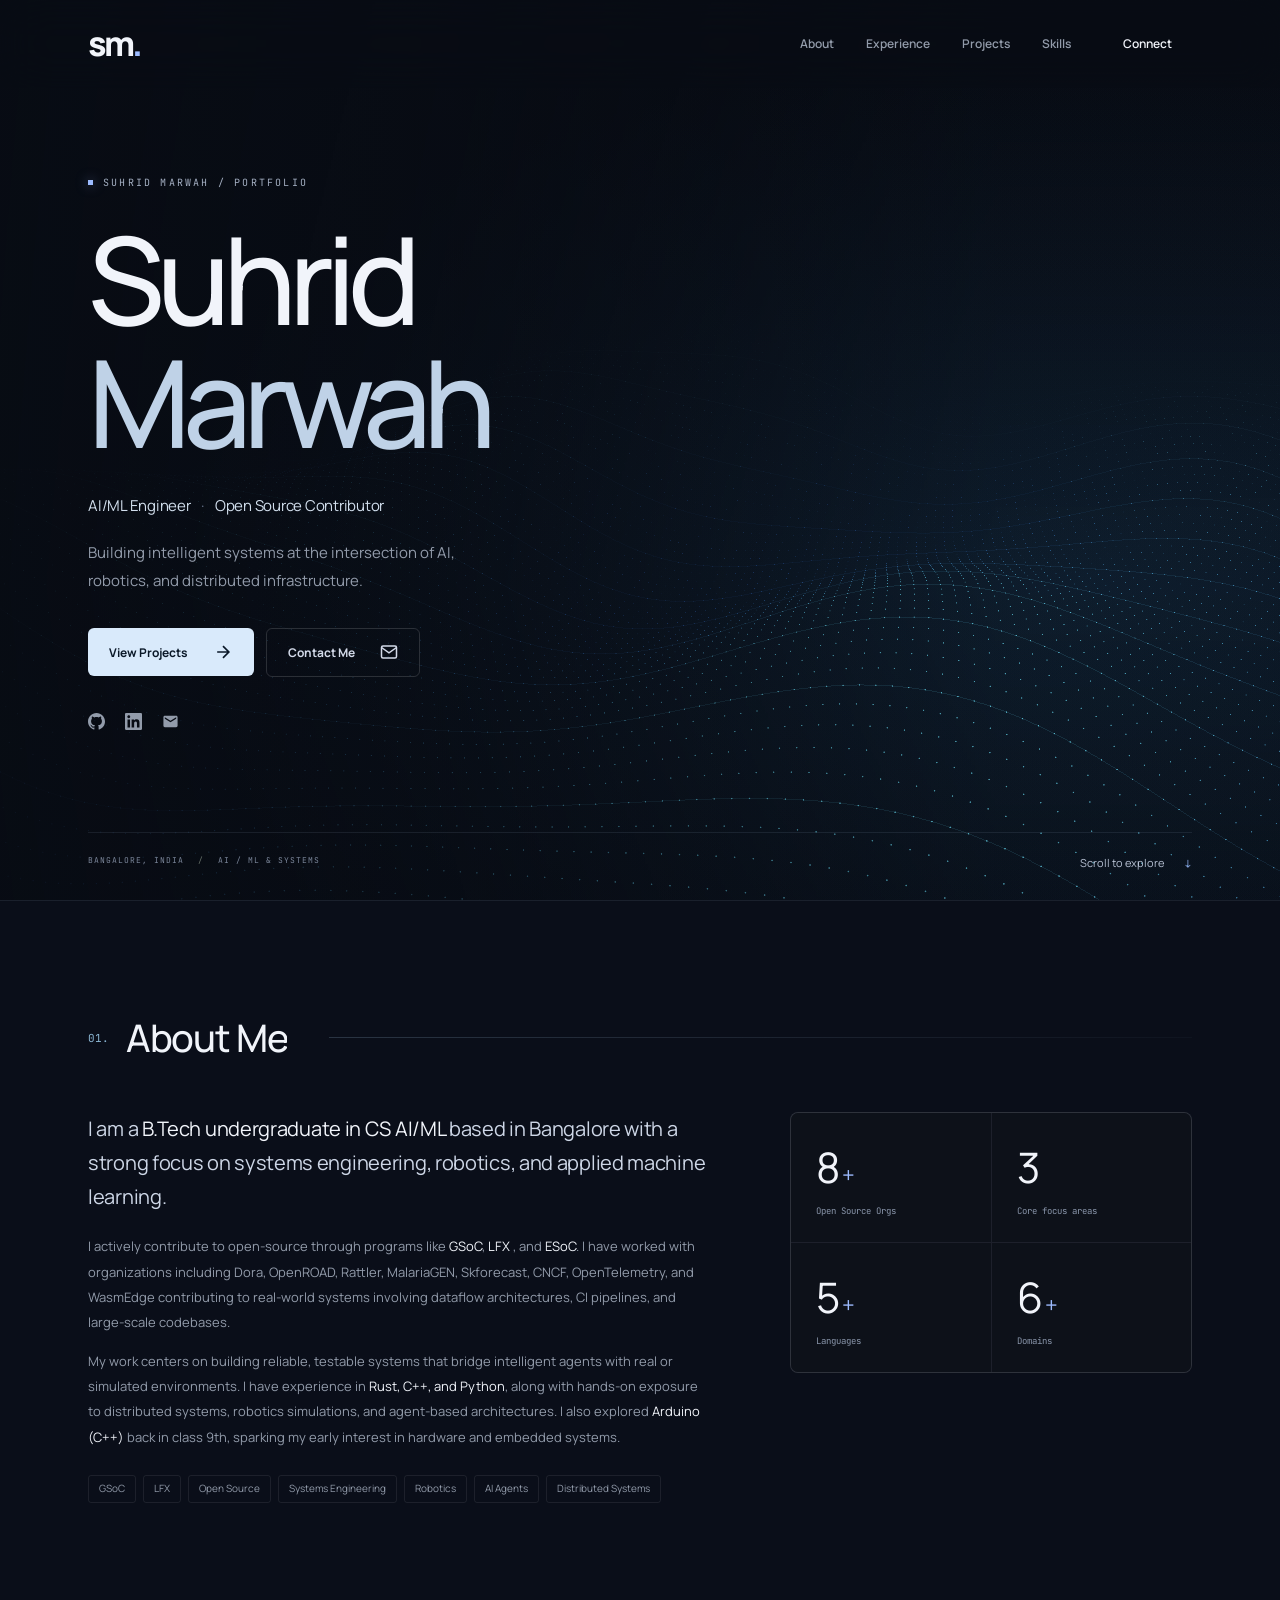
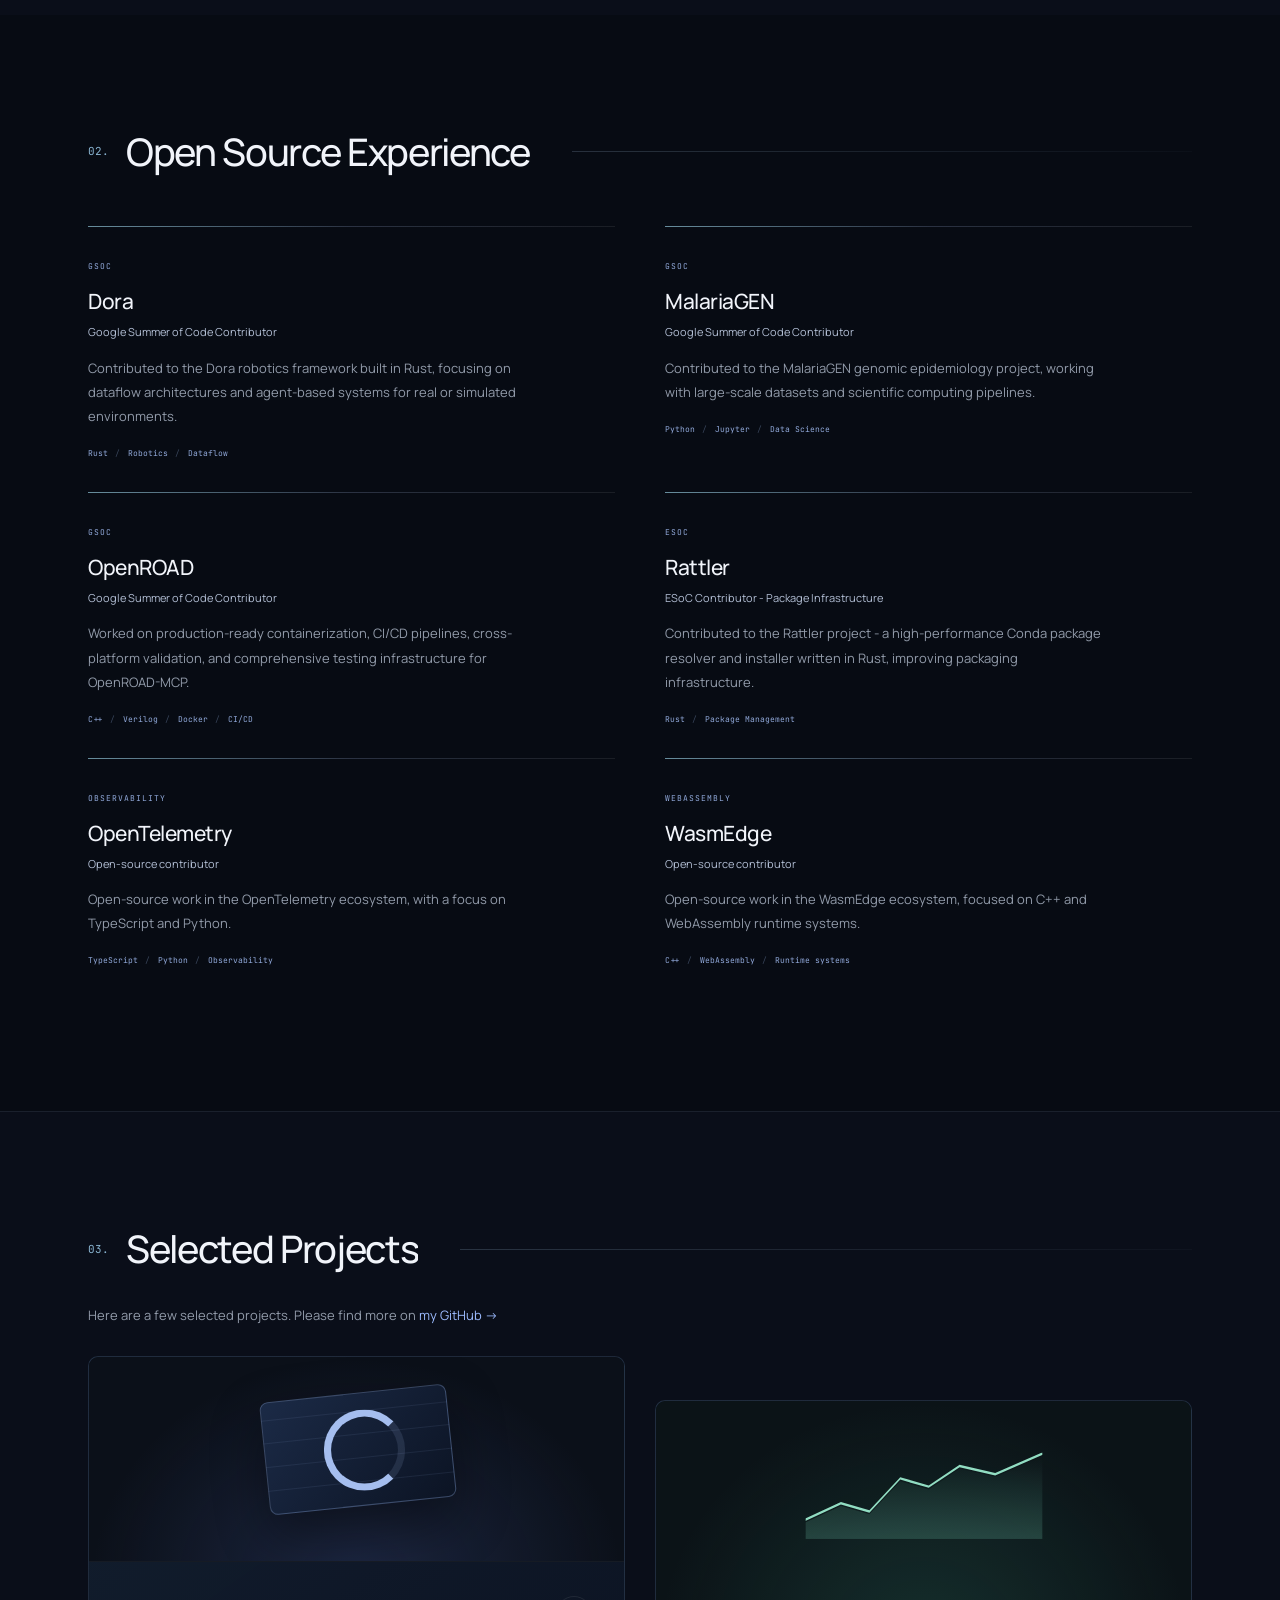
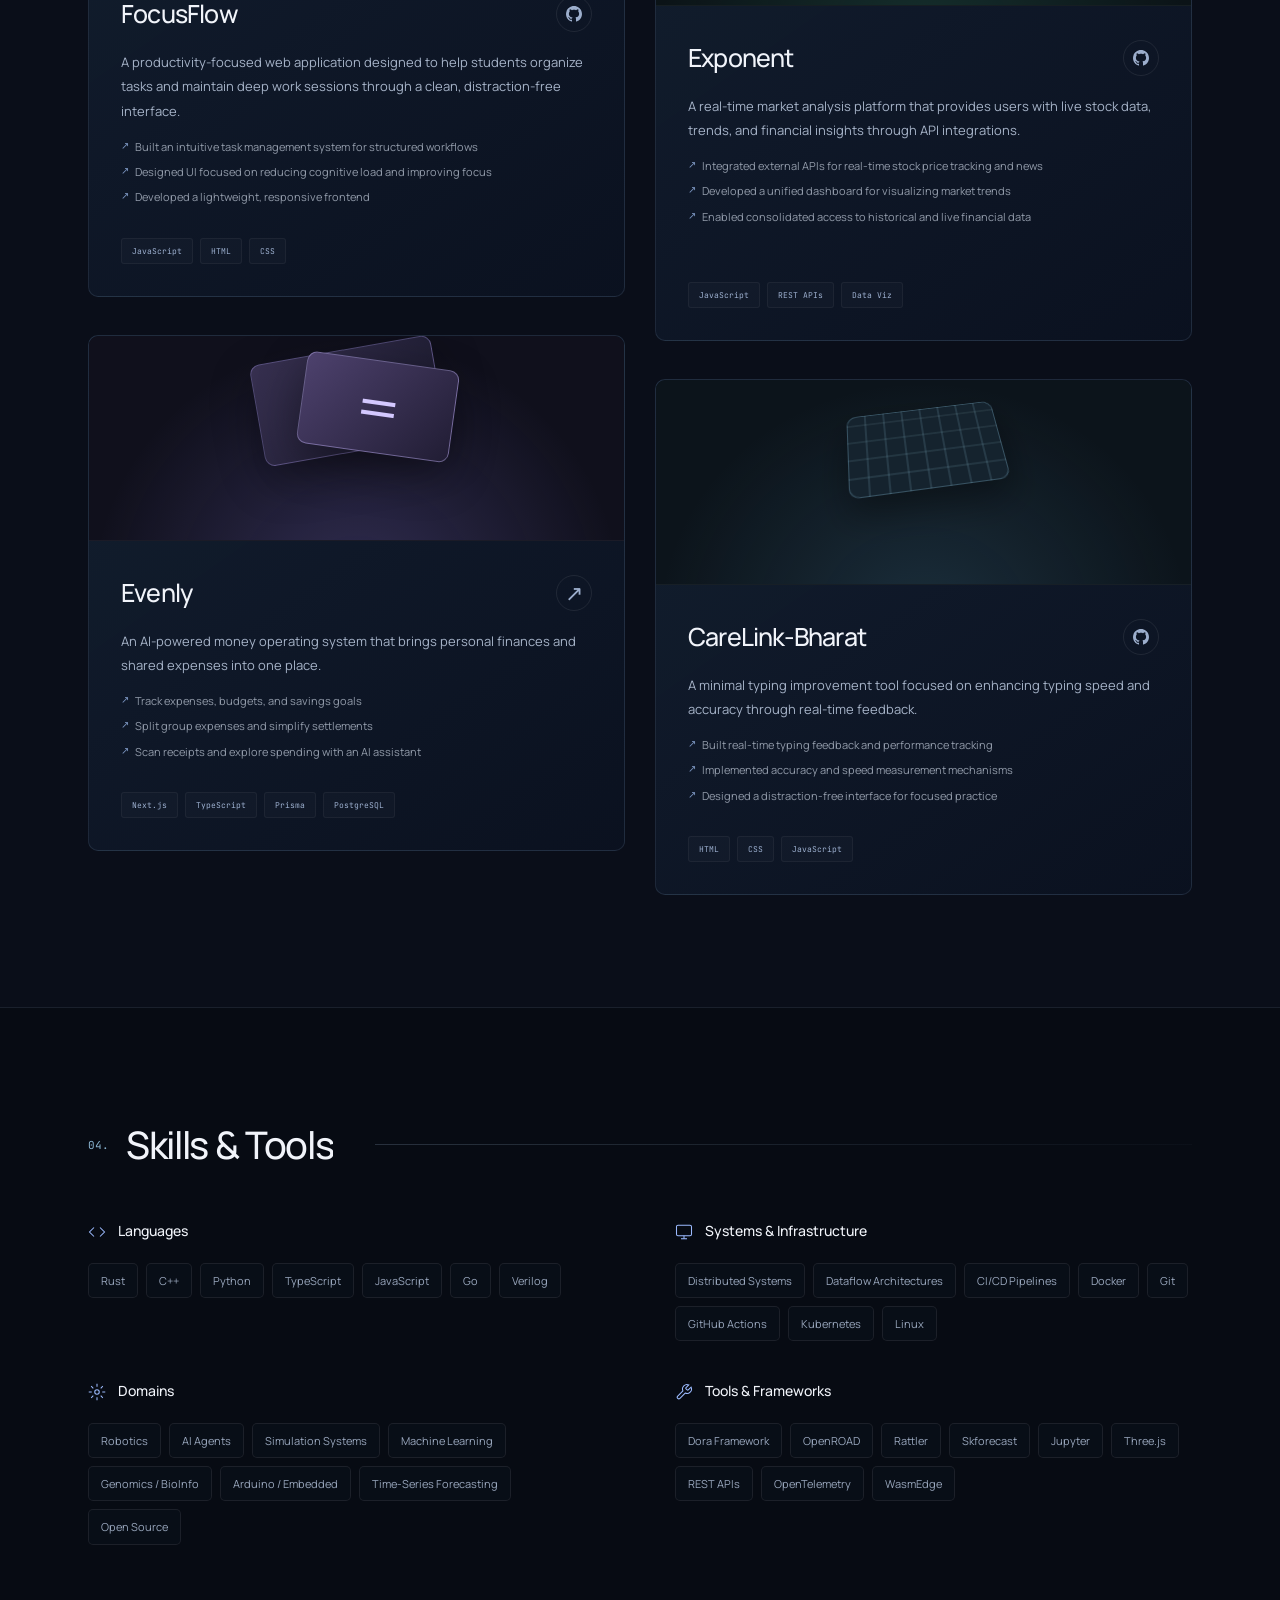
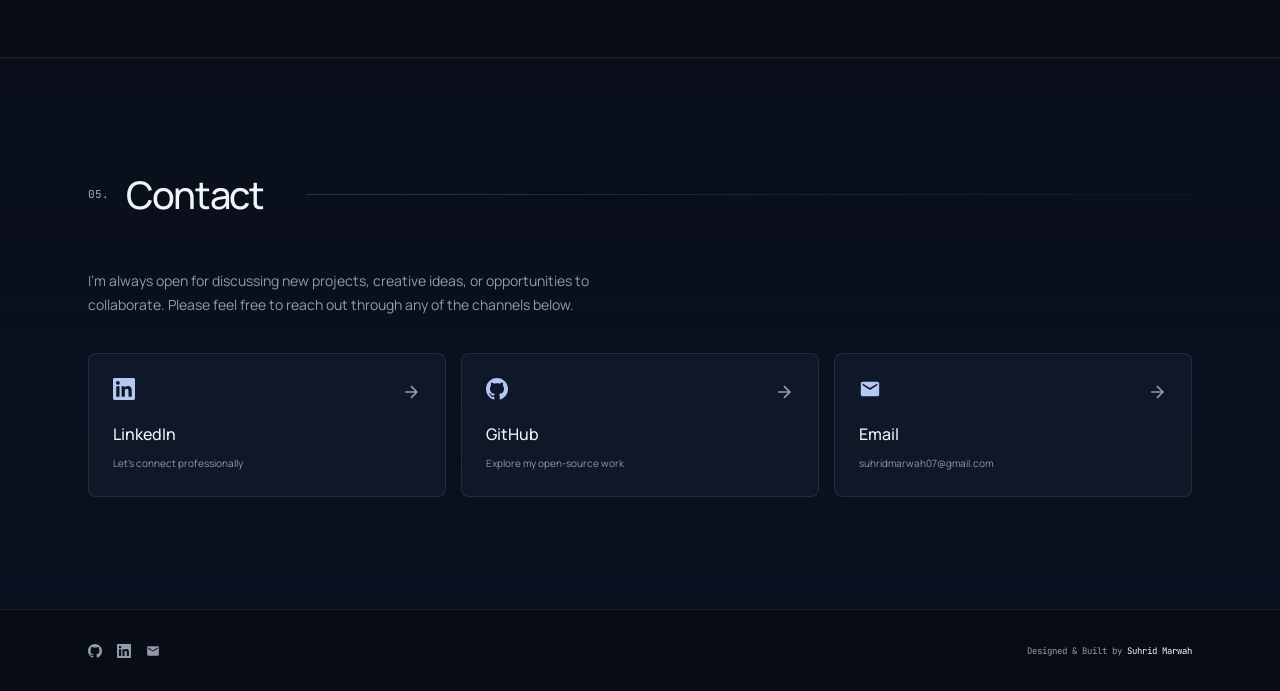
==== index.html @ 32dcccbc "Add portfolio" ====
<!DOCTYPE html>
<html lang="en">

<head>
  <meta charset="UTF-8" />
  <meta name="viewport" content="width=device-width, initial-scale=1.0" />
  <title>Suhrid Marwah - AI/ML Engineer & Systems Builder</title>
  <meta name="description"
    content="Portfolio of Suhrid Marwah - B.Tech AI/ML undergrad building intelligent systems at the intersection of AI, robotics, and distributed infrastructure." />
  <meta name="theme-color" content="#090c12" />
  <meta name="keywords" content="Suhrid Marwah, AI, ML, Robotics, Rust, C++, Portfolio, Open Source, GSoC, LFX, ESoC" />

  <!-- Fonts -->
  <link rel="preconnect" href="https://fonts.googleapis.com" />
  <link rel="preconnect" href="https://fonts.gstatic.com" crossorigin />
  <link
    href="https://fonts.googleapis.com/css2?family=Manrope:wght@400;500;600;700;800&family=JetBrains+Mono:wght@400;500;600&display=swap"
    rel="stylesheet" />

  <link rel="stylesheet" href="style.css" />
</head>

<body>
  <div class="scene-backdrop" aria-hidden="true"><canvas id="three-background"></canvas><div class="scene-shade"></div></div>
  <a class="skip-link" href="#about">Skip to content</a>
  <div class="reading-progress" aria-hidden="true"></div>
  <!-- Navigation -->
  <nav id="navbar" aria-label="Main navigation">
    <a href="#hero" class="nav-logo" aria-label="Home">sm<span class="logo-dot">.</span></a>
    <div class="nav-links">
      <span class="nav-indicator" aria-hidden="true"></span>
      <a href="#about" class="nav-link" data-section="about">About</a>
      <a href="#experience" class="nav-link" data-section="experience">Experience</a>
      <a href="#projects" class="nav-link" data-section="projects">Projects</a>
      <a href="#skills" class="nav-link" data-section="skills">Skills</a>
      <a href="#connect" class="nav-link" data-section="connect">Connect</a>
    </div>
    <button id="nav-toggle" class="nav-toggle" aria-label="Open navigation menu" aria-expanded="false" aria-controls="mobile-menu">
      <span></span><span></span><span></span>
    </button>
  </nav>

  <!-- Mobile Menu -->
  <div id="mobile-menu" class="mobile-menu" inert>
    <a href="#about" class="mobile-link">About</a>
    <a href="#experience" class="mobile-link">Experience</a>
    <a href="#projects" class="mobile-link">Projects</a>
    <a href="#skills" class="mobile-link">Skills</a>
    <a href="#connect" class="mobile-link">Connect</a>
  </div>

  <!-- ═══════════ HERO ═══════════ -->
  <main>
  <section id="hero" class="section hero-section">
    <div class="hero-content">
      <div class="hero-greeting">
        <span class="status-dot"></span><span class="greeting-text">SUHRID MARWAH / PORTFOLIO</span>
      </div>
      <h1 class="hero-name">Suhrid<br /><span class="name-accent">Marwah</span></h1>
      <p class="hero-role">AI/ML Engineer <span>&middot;</span> Open Source Contributor</p>
      <p class="hero-tagline">Building intelligent systems at the intersection of AI, robotics, and distributed infrastructure.</p>
      <div class="hero-cta">
        <a href="#projects" class="btn btn-primary" id="cta-work">
          <span>View Projects</span>
          <svg width="20" height="20" viewBox="0 0 24 24" fill="none" stroke="currentColor" stroke-width="2">
            <path d="M5 12h14M12 5l7 7-7 7" />
          </svg>
        </a>
        <a href="mailto:suhridmarwah07@gmail.com" target="_blank"
          rel="noopener noreferrer" class="btn btn-outline" id="cta-connect">
          <span>Contact Me</span>
          <svg width="18" height="18" viewBox="0 0 24 24" fill="none" stroke="currentColor" stroke-width="2">
            <path d="M4 4h16c1.1 0 2 .9 2 2v12c0 1.1-.9 2-2 2H4c-1.1 0-2-.9-2-2V6c0-1.1.9-2 2-2z" />
            <path d="M22 6l-10 7L2 6" />
          </svg>
        </a>
      </div>
      <div class="hero-socials">
        <a href="https://github.com/suhr25" target="_blank" rel="noopener noreferrer" class="social-icon"
          aria-label="GitHub">
          <svg viewBox="0 0 24 24" fill="currentColor">
            <path
              d="M12 0c-6.626 0-12 5.373-12 12 0 5.302 3.438 9.8 8.207 11.387.599.111.793-.261.793-.577v-2.234c-3.338.726-4.033-1.416-4.033-1.416-.546-1.387-1.333-1.756-1.333-1.756-1.089-.745.083-.729.083-.729 1.205.084 1.839 1.237 1.839 1.237 1.07 1.834 2.807 1.304 3.492.997.107-.775.418-1.305.762-1.604-2.665-.305-5.467-1.334-5.467-5.931 0-1.311.469-2.381 1.236-3.221-.124-.303-.535-1.524.117-3.176 0 0 1.008-.322 3.301 1.23.957-.266 1.983-.399 3.003-.404 1.02.005 2.047.138 3.006.404 2.291-1.552 3.297-1.23 3.297-1.23.653 1.653.242 2.874.118 3.176.77.84 1.235 1.911 1.235 3.221 0 4.609-2.807 5.624-5.479 5.921.43.372.823 1.102.823 2.222v3.293c0 .319.192.694.801.576 4.765-1.589 8.199-6.086 8.199-11.386 0-6.627-5.373-12-12-12z" />
          </svg>
        </a>
        <a href="https://www.linkedin.com/in/suhrid-marwah-25261109-cs/" target="_blank" rel="noopener noreferrer"
          class="social-icon" aria-label="LinkedIn">
          <svg viewBox="0 0 24 24" fill="currentColor">
            <path
              d="M20.447 20.452h-3.554v-5.569c0-1.328-.027-3.037-1.852-3.037-1.853 0-2.136 1.445-2.136 2.939v5.667H9.351V9h3.414v1.561h.046c.477-.9 1.637-1.85 3.37-1.85 3.601 0 4.267 2.37 4.267 5.455v6.286zM5.337 7.433c-1.144 0-2.063-.926-2.063-2.065 0-1.138.92-2.063 2.063-2.063 1.14 0 2.064.925 2.064 2.063 0 1.139-.925 2.065-2.064 2.065zm1.782 13.019H3.555V9h3.564v11.452zM22.225 0H1.771C.792 0 0 .774 0 1.729v20.542C0 23.227.792 24 1.771 24h20.451C23.2 24 24 23.227 24 22.271V1.729C24 .774 23.2 0 22.222 0h.003z" />
          </svg>
        </a>
        <a href="mailto:suhridmarwah07@gmail.com" target="_blank"
          rel="noopener noreferrer" class="social-icon" aria-label="Email">
          <svg viewBox="0 0 24 24" fill="currentColor">
            <path
              d="M20 4H4c-1.1 0-1.99.9-1.99 2L2 18c0 1.1.9 2 2 2h16c1.1 0 2-.9 2-2V6c0-1.1-.9-2-2-2zm0 4l-8 5-8-5V6l8 5 8-5v2z" />
          </svg>
        </a>
      </div>
    </div>
    <div class="hero-bottom"><span>BANGALORE, INDIA <span class="muted">/</span> AI / ML &amp; SYSTEMS</span><a href="#about">Scroll to explore <span>↓</span></a></div>
    <div class="scroll-indicator" aria-hidden="true">
      <span>Scroll</span>
      <div class="scroll-line"></div>
    </div>
  </section>

  <!-- ═══════════ ABOUT ═══════════ -->
  <section id="about" class="section about-section">
    <div class="container">
      <div class="section-header">
        <span class="section-number">01.</span>
        <h2 class="section-title"><span>About Me</span></h2>
        <div class="section-line"></div>
      </div>
      <div class="about-grid">
        <div class="about-text reveal-group">
          <p class="about-intro reveal-item">
            I am a <span class="highlight">B.Tech undergraduate in CS AI/ML</span> based in Bangalore with a strong
            focus
            on systems engineering, robotics, and applied machine learning.
          </p>
          <p class="reveal-item">
            I actively contribute to open-source through programs like <span class="highlight">GSoC</span>, <span
              class="highlight">LFX </span>, and <span class="highlight">ESoC</span>. I have worked with
            organizations including Dora, OpenROAD, Rattler, MalariaGEN, Skforecast, CNCF, OpenTelemetry, and WasmEdge contributing to real-world
            systems involving dataflow architectures, CI pipelines, and large-scale codebases.
          </p>
          <p class="reveal-item">
            My work centers on building reliable, testable systems that bridge intelligent agents with real or simulated
            environments. I have experience in <span class="highlight">Rust, C++, and Python</span>, along with hands-on
            exposure to distributed systems, robotics simulations, and agent-based architectures. I also explored <span
              class="highlight">Arduino (C++)</span> back in class 9th, sparking my early interest in hardware and
            embedded systems.
          </p>
          <div class="about-tags reveal-item">
            <span class="tag">GSoC</span>
            <span class="tag">LFX</span>
            <span class="tag">Open Source</span>
            <span class="tag">Systems Engineering</span>
            <span class="tag">Robotics</span>
            <span class="tag">AI Agents</span>
            <span class="tag">Distributed Systems</span>
          </div>
        </div>
        <div class="about-stats reveal-group">
          <div class="stat-card reveal-item">
            <span class="stat-number">8</span><span class="stat-plus">+</span>
            <span class="stat-label">Open Source Orgs</span>
          </div>
          <div class="stat-card reveal-item">
            <span class="stat-number">3</span><span class="stat-label">Core focus areas</span>
          </div>
          <div class="stat-card reveal-item">
            <span class="stat-number">5</span><span class="stat-plus">+</span>
            <span class="stat-label">Languages</span>
          </div>
          <div class="stat-card reveal-item">
            <span class="stat-number">6</span><span class="stat-plus">+</span>
            <span class="stat-label">Domains</span>
          </div>
        </div>
      </div>
    </div>
  </section>

  <!-- ═══════════ EXPERIENCE / OPEN SOURCE ═══════════ -->
  <section id="experience" class="section experience-section">
    <div class="container">
      <div class="section-header">
        <span class="section-number">02.</span>
        <h2 class="section-title"><span>Open Source Experience</span></h2>
        <div class="section-line"></div>
      </div>

      <div class="timeline">
        <!-- GSoC: Dora -->
        <div class="timeline-item reveal-item" data-side="left">
          <div class="timeline-dot"></div>
          <div class="timeline-card">
            <div class="timeline-badge gsoc">GSoC</div>
            <h3 class="timeline-org">Dora</h3>
            <p class="timeline-role">Google Summer of Code Contributor</p>
            <p class="timeline-desc">Contributed to the Dora robotics framework built in Rust, focusing on dataflow
              architectures and agent-based systems for real or simulated environments.</p>
            <div class="timeline-tech">
              <span>Rust</span>
              <span>Robotics</span>
              <span>Dataflow</span>
            </div>
          </div>
        </div>

        <!-- GSoC: MalariaGEN -->
        <div class="timeline-item reveal-item" data-side="right">
          <div class="timeline-dot"></div>
          <div class="timeline-card">
            <div class="timeline-badge gsoc">GSoC</div>
            <h3 class="timeline-org">MalariaGEN</h3>
            <p class="timeline-role">Google Summer of Code Contributor</p>
            <p class="timeline-desc">Contributed to the MalariaGEN genomic epidemiology project, working with
              large-scale datasets and scientific computing pipelines.</p>
            <div class="timeline-tech">
              <span>Python</span>
              <span>Jupyter</span>
              <span>Data Science</span>
            </div>
          </div>
        </div>

        <!-- GSoC: OpenROAD -->
        <div class="timeline-item reveal-item" data-side="left">
          <div class="timeline-dot"></div>
          <div class="timeline-card">
            <div class="timeline-badge gsoc">GSoC</div>
            <h3 class="timeline-org">OpenROAD</h3>
            <p class="timeline-role">Google Summer of Code Contributor</p>
            <p class="timeline-desc">Worked on production-ready containerization, CI/CD pipelines, cross-platform
              validation, and comprehensive testing infrastructure for OpenROAD-MCP.</p>
            <div class="timeline-tech">
              <span>C++</span>
              <span>Verilog</span>
              <span>Docker</span>
              <span>CI/CD</span>
            </div>
          </div>
        </div>

        <!-- ESoC: Rattler -->
        <div class="timeline-item reveal-item" data-side="left">
          <div class="timeline-dot"></div>
          <div class="timeline-card">
            <div class="timeline-badge esoc">ESoC</div>
            <h3 class="timeline-org">Rattler</h3>
            <p class="timeline-role">ESoC Contributor - Package Infrastructure</p>
            <p class="timeline-desc">Contributed to the Rattler project - a high-performance Conda package resolver and
              installer written in Rust, improving packaging infrastructure.</p>
            <div class="timeline-tech">
              <span>Rust</span>
              <span>Package Management</span>
            </div>
          </div>
        </div>

<div class="timeline-item reveal-item"><div class="timeline-dot"></div><div class="timeline-card"><div class="timeline-badge">Observability</div><h3 class="timeline-org">OpenTelemetry</h3><p class="timeline-role">Open-source contributor</p><p class="timeline-desc">Open-source work in the OpenTelemetry ecosystem, with a focus on TypeScript and Python.</p><div class="timeline-tech"><span>TypeScript</span><span>Python</span><span>Observability</span></div></div></div>
<div class="timeline-item reveal-item"><div class="timeline-dot"></div><div class="timeline-card"><div class="timeline-badge">WebAssembly</div><h3 class="timeline-org">WasmEdge</h3><p class="timeline-role">Open-source contributor</p><p class="timeline-desc">Open-source work in the WasmEdge ecosystem, focused on C++ and WebAssembly runtime systems.</p><div class="timeline-tech"><span>C++</span><span>WebAssembly</span><span>Runtime systems</span></div></div></div>
        <div class="timeline-line"></div>
      </div>
    </div>
  </section>

  <!-- ═══════════ PROJECTS ═══════════ -->
  <section id="projects" class="section projects-section">
    <div class="container">
      <div class="section-header">
        <span class="section-number">03.</span>
        <h2 class="section-title"><span>Selected Projects</span></h2>
        <div class="section-line"></div>
      </div>
      <p class="projects-note reveal-item">Here are a few selected projects. Please find more on <a
          href="https://github.com/suhr25" target="_blank" rel="noopener noreferrer">my GitHub →</a></p>

      <div class="projects-grid">
        <!-- FocusFlow -->
        <article class="project-card reveal-item" data-tilt>
          <div class="project-card-inner">
            <div class="project-icon" aria-hidden="true"></div>
            <div class="project-header">
              <h3 class="project-name">FocusFlow</h3>
              <div class="project-links">
                <a href="https://github.com/suhr25/Focusflow" target="_blank" rel="noopener noreferrer"
                  aria-label="View FocusFlow source on GitHub" class="project-link-icon">
                  <svg viewBox="0 0 24 24" fill="currentColor" width="20" height="20">
                    <path
                      d="M12 0c-6.626 0-12 5.373-12 12 0 5.302 3.438 9.8 8.207 11.387.599.111.793-.261.793-.577v-2.234c-3.338.726-4.033-1.416-4.033-1.416-.546-1.387-1.333-1.756-1.333-1.756-1.089-.745.083-.729.083-.729 1.205.084 1.839 1.237 1.839 1.237 1.07 1.834 2.807 1.304 3.492.997.107-.775.418-1.305.762-1.604-2.665-.305-5.467-1.334-5.467-5.931 0-1.311.469-2.381 1.236-3.221-.124-.303-.535-1.524.117-3.176 0 0 1.008-.322 3.301 1.23.957-.266 1.983-.399 3.003-.404 1.02.005 2.047.138 3.006.404 2.291-1.552 3.297-1.23 3.297-1.23.653 1.653.242 2.874.118 3.176.77.84 1.235 1.911 1.235 3.221 0 4.609-2.807 5.624-5.479 5.921.43.372.823 1.102.823 2.222v3.293c0 .319.192.694.801.576 4.765-1.589 8.199-6.086 8.199-11.386 0-6.627-5.373-12-12-12z" />
                  </svg>
                </a>
              </div>
            </div>
            <p class="project-desc">A productivity-focused web application designed to help students organize tasks and
              maintain deep work sessions through a clean, distraction-free interface.</p>
            <ul class="project-highlights">
              <li>Built an intuitive task management system for structured workflows</li>
              <li>Designed UI focused on reducing cognitive load and improving focus</li>
              <li>Developed a lightweight, responsive frontend</li>
            </ul>
            <div class="project-tech">
              <span>JavaScript</span>
              <span>HTML</span>
              <span>CSS</span>
            </div>
          </div>
        </article>

        <!-- Exponent -->
        <article class="project-card reveal-item" data-tilt>
          <div class="project-card-inner">
            <div class="project-icon" aria-hidden="true"></div>
            <div class="project-header">
              <h3 class="project-name">Exponent</h3>
              <div class="project-links">
                <a href="https://github.com/suhr25/Exponent" target="_blank" rel="noopener noreferrer"
                  aria-label="View Exponent source on GitHub" class="project-link-icon">
                  <svg viewBox="0 0 24 24" fill="currentColor" width="20" height="20">
                    <path
                      d="M12 0c-6.626 0-12 5.373-12 12 0 5.302 3.438 9.8 8.207 11.387.599.111.793-.261.793-.577v-2.234c-3.338.726-4.033-1.416-4.033-1.416-.546-1.387-1.333-1.756-1.333-1.756-1.089-.745.083-.729.083-.729 1.205.084 1.839 1.237 1.839 1.237 1.07 1.834 2.807 1.304 3.492.997.107-.775.418-1.305.762-1.604-2.665-.305-5.467-1.334-5.467-5.931 0-1.311.469-2.381 1.236-3.221-.124-.303-.535-1.524.117-3.176 0 0 1.008-.322 3.301 1.23.957-.266 1.983-.399 3.003-.404 1.02.005 2.047.138 3.006.404 2.291-1.552 3.297-1.23 3.297-1.23.653 1.653.242 2.874.118 3.176.77.84 1.235 1.911 1.235 3.221 0 4.609-2.807 5.624-5.479 5.921.43.372.823 1.102.823 2.222v3.293c0 .319.192.694.801.576 4.765-1.589 8.199-6.086 8.199-11.386 0-6.627-5.373-12-12-12z" />
                  </svg>
                </a>
              </div>
            </div>
            <p class="project-desc">A real-time market analysis platform that provides users with live stock data,
              trends, and financial insights through API integrations.</p>
            <ul class="project-highlights">
              <li>Integrated external APIs for real-time stock price tracking and news</li>
              <li>Developed a unified dashboard for visualizing market trends</li>
              <li>Enabled consolidated access to historical and live financial data</li>
            </ul>
            <div class="project-tech">
              <span>JavaScript</span>
              <span>REST APIs</span>
              <span>Data Viz</span>
            </div>
          </div>
        </article>

        <!-- Evenly: portfolio entry only; external repository is unchanged. -->
        <article class="project-card reveal-item project-evenly">
          <div class="project-card-inner"><div class="project-icon" aria-hidden="true"></div><div class="project-header"><h3 class="project-name">Evenly</h3><div class="project-links"><a href="https://github.com/suhr25/Evenly" target="_blank" rel="noopener noreferrer" aria-label="View Evenly source on GitHub" class="project-link-icon">↗</a></div></div>
          <p class="project-desc">An AI-powered money operating system that brings personal finances and shared expenses into one place.</p>
          <ul class="project-highlights"><li>Track expenses, budgets, and savings goals</li><li>Split group expenses and simplify settlements</li><li>Scan receipts and explore spending with an AI assistant</li></ul>
          <div class="project-tech"><span>Next.js</span><span>TypeScript</span><span>Prisma</span><span>PostgreSQL</span></div></div>
        </article>

        <!-- CareLink-Bharat -->
        <article class="project-card reveal-item" data-tilt>
          <div class="project-card-inner">
            <div class="project-icon" aria-hidden="true"></div>
            <div class="project-header">
              <h3 class="project-name">CareLink-Bharat</h3>
              <div class="project-links">
                <a href="https://github.com/suhr25/CareLink-Bharat" target="_blank" rel="noopener noreferrer"
                  aria-label="View CareLink source on GitHub" class="project-link-icon">
                  <svg viewBox="0 0 24 24" fill="currentColor" width="20" height="20">
                    <path
                      d="M12 0c-6.626 0-12 5.373-12 12 0 5.302 3.438 9.8 8.207 11.387.599.111.793-.261.793-.577v-2.234c-3.338.726-4.033-1.416-4.033-1.416-.546-1.387-1.333-1.756-1.333-1.756-1.089-.745.083-.729.083-.729 1.205.084 1.839 1.237 1.839 1.237 1.07 1.834 2.807 1.304 3.492.997.107-.775.418-1.305.762-1.604-2.665-.305-5.467-1.334-5.467-5.931 0-1.311.469-2.381 1.236-3.221-.124-.303-.535-1.524.117-3.176 0 0 1.008-.322 3.301 1.23.957-.266 1.983-.399 3.003-.404 1.02.005 2.047.138 3.006.404 2.291-1.552 3.297-1.23 3.297-1.23.653 1.653.242 2.874.118 3.176.77.84 1.235 1.911 1.235 3.221 0 4.609-2.807 5.624-5.479 5.921.43.372.823 1.102.823 2.222v3.293c0 .319.192.694.801.576 4.765-1.589 8.199-6.086 8.199-11.386 0-6.627-5.373-12-12-12z" />
                  </svg>
                </a>
              </div>
            </div>
            <p class="project-desc">A minimal typing improvement tool focused on enhancing typing speed and accuracy
              through real-time feedback.</p>
            <ul class="project-highlights">
              <li>Built real-time typing feedback and performance tracking</li>
              <li>Implemented accuracy and speed measurement mechanisms</li>
              <li>Designed a distraction-free interface for focused practice</li>
            </ul>
            <div class="project-tech">
              <span>HTML</span>
              <span>CSS</span>
              <span>JavaScript</span>
            </div>
          </div>
        </article>
      </div>
    </div>
  </section>

  <!-- ═══════════ SKILLS ═══════════ -->
  <section id="skills" class="section skills-section">
    <div class="container">
      <div class="section-header">
        <span class="section-number">04.</span>
        <h2 class="section-title"><span>Skills &amp; Tools</span></h2>
        <div class="section-line"></div>
      </div>

      <div class="skills-grid">
        <div class="skill-category reveal-item">
          <h3 class="skill-cat-title">
            <svg viewBox="0 0 24 24" fill="none" stroke="currentColor" stroke-width="2" width="22" height="22">
              <polyline points="16 18 22 12 16 6" />
              <polyline points="8 6 2 12 8 18" />
            </svg>
            Languages
          </h3>
          <div class="skill-tags-grid">
            <span class="skill-tag">Rust</span>
            <span class="skill-tag">C++</span>
            <span class="skill-tag">Python</span>
            <span class="skill-tag">TypeScript</span><span class="skill-tag">JavaScript</span>
            <span class="skill-tag">Go</span>
            <span class="skill-tag">Verilog</span>
          </div>
        </div>

        <div class="skill-category reveal-item">
          <h3 class="skill-cat-title">
            <svg viewBox="0 0 24 24" fill="none" stroke="currentColor" stroke-width="2" width="22" height="22">
              <rect x="2" y="3" width="20" height="14" rx="2" />
              <line x1="8" y1="21" x2="16" y2="21" />
              <line x1="12" y1="17" x2="12" y2="21" />
            </svg>
            Systems & Infrastructure
          </h3>
          <div class="skill-tags-grid">
            <span class="skill-tag">Distributed Systems</span>
            <span class="skill-tag">Dataflow Architectures</span>
            <span class="skill-tag">CI/CD Pipelines</span>
            <span class="skill-tag">Docker</span>
            <span class="skill-tag">Git</span>
            <span class="skill-tag">GitHub Actions</span>
            <span class="skill-tag">Kubernetes</span>
            <span class="skill-tag">Linux</span>
          </div>
        </div>

        <div class="skill-category reveal-item">
          <h3 class="skill-cat-title">
            <svg viewBox="0 0 24 24" fill="none" stroke="currentColor" stroke-width="2" width="22" height="22">
              <circle cx="12" cy="12" r="3" />
              <path
                d="M12 1v4M12 19v4M4.22 4.22l2.83 2.83M16.95 16.95l2.83 2.83M1 12h4M19 12h4M4.22 19.78l2.83-2.83M16.95 7.05l2.83-2.83" />
            </svg>
            Domains
          </h3>
          <div class="skill-tags-grid">
            <span class="skill-tag">Robotics</span>
            <span class="skill-tag">AI Agents</span>
            <span class="skill-tag">Simulation Systems</span>
            <span class="skill-tag">Machine Learning</span>
            <span class="skill-tag">Genomics / BioInfo</span>
            <span class="skill-tag">Arduino / Embedded</span>
            <span class="skill-tag">Time-Series Forecasting</span>
            <span class="skill-tag">Open Source</span>
          </div>
        </div>

        <div class="skill-category reveal-item">
          <h3 class="skill-cat-title">
            <svg viewBox="0 0 24 24" fill="none" stroke="currentColor" stroke-width="2" width="22" height="22">
              <path
                d="M14.7 6.3a1 1 0 000 1.4l1.6 1.6a1 1 0 001.4 0l3.77-3.77a6 6 0 01-7.94 7.94l-6.91 6.91a2.12 2.12 0 01-3-3l6.91-6.91a6 6 0 017.94-7.94l-3.76 3.76z" />
            </svg>
            Tools & Frameworks
          </h3>
          <div class="skill-tags-grid">
            <span class="skill-tag">Dora Framework</span>
            <span class="skill-tag">OpenROAD</span>
            <span class="skill-tag">Rattler</span>
            <span class="skill-tag">Skforecast</span>
            <span class="skill-tag">Jupyter</span>
            <span class="skill-tag">Three.js</span>
            <span class="skill-tag">REST APIs</span><span class="skill-tag">OpenTelemetry</span><span class="skill-tag">WasmEdge</span>
          </div>
        </div>
      </div>
    </div>
  </section>

  <!-- ═══════════ CONNECT ═══════════ -->
  <section id="connect" class="section connect-section">
    <div class="container">
      <div class="section-header">
        <span class="section-number">05.</span>
        <h2 class="section-title"><span>Contact</span></h2>
        <div class="section-line"></div>
      </div>

      <div class="connect-content">
        <p class="connect-intro reveal-item">I'm always open for discussing new projects, creative ideas, or
          opportunities to collaborate. Please feel free to reach out through any of the channels below.</p>

        <div class="connect-cards">
          <a href="https://www.linkedin.com/in/suhrid-marwah-25261109-cs/" target="_blank" rel="noopener noreferrer"
            class="connect-card reveal-item" id="connect-linkedin" aria-label="Connect on LinkedIn">
            <div class="connect-card-glow"></div>
            <div class="connect-card-content">
              <div class="connect-icon linkedin-icon">
                <svg viewBox="0 0 24 24" fill="currentColor">
                  <path
                    d="M20.447 20.452h-3.554v-5.569c0-1.328-.027-3.037-1.852-3.037-1.853 0-2.136 1.445-2.136 2.939v5.667H9.351V9h3.414v1.561h.046c.477-.9 1.637-1.85 3.37-1.85 3.601 0 4.267 2.37 4.267 5.455v6.286zM5.337 7.433c-1.144 0-2.063-.926-2.063-2.065 0-1.138.92-2.063 2.063-2.063 1.14 0 2.064.925 2.064 2.063 0 1.139-.925 2.065-2.064 2.065zm1.782 13.019H3.555V9h3.564v11.452zM22.225 0H1.771C.792 0 0 .774 0 1.729v20.542C0 23.227.792 24 1.771 24h20.451C23.2 24 24 23.227 24 22.271V1.729C24 .774 23.2 0 22.222 0h.003z" />
                </svg>
              </div>
              <h3>LinkedIn</h3>
              <p>Let's connect professionally</p>
              <span class="connect-arrow">
                <svg width="20" height="20" viewBox="0 0 24 24" fill="none" stroke="currentColor" stroke-width="2">
                  <path d="M5 12h14M12 5l7 7-7 7" />
                </svg>
              </span>
            </div>
          </a>

          <a href="https://github.com/suhr25" target="_blank" rel="noopener noreferrer" class="connect-card reveal-item"
            id="connect-github" aria-label="View GitHub profile">
            <div class="connect-card-glow"></div>
            <div class="connect-card-content">
              <div class="connect-icon github-icon">
                <svg viewBox="0 0 24 24" fill="currentColor">
                  <path
                    d="M12 0c-6.626 0-12 5.373-12 12 0 5.302 3.438 9.8 8.207 11.387.599.111.793-.261.793-.577v-2.234c-3.338.726-4.033-1.416-4.033-1.416-.546-1.387-1.333-1.756-1.333-1.756-1.089-.745.083-.729.083-.729 1.205.084 1.839 1.237 1.839 1.237 1.07 1.834 2.807 1.304 3.492.997.107-.775.418-1.305.762-1.604-2.665-.305-5.467-1.334-5.467-5.931 0-1.311.469-2.381 1.236-3.221-.124-.303-.535-1.524.117-3.176 0 0 1.008-.322 3.301 1.23.957-.266 1.983-.399 3.003-.404 1.02.005 2.047.138 3.006.404 2.291-1.552 3.297-1.23 3.297-1.23.653 1.653.242 2.874.118 3.176.77.84 1.235 1.911 1.235 3.221 0 4.609-2.807 5.624-5.479 5.921.43.372.823 1.102.823 2.222v3.293c0 .319.192.694.801.576 4.765-1.589 8.199-6.086 8.199-11.386 0-6.627-5.373-12-12-12z" />
                </svg>
              </div>
              <h3>GitHub</h3>
              <p>Explore my open-source work</p>
              <span class="connect-arrow">
                <svg width="20" height="20" viewBox="0 0 24 24" fill="none" stroke="currentColor" stroke-width="2">
                  <path d="M5 12h14M12 5l7 7-7 7" />
                </svg>
              </span>
            </div>
          </a>

          <a href="mailto:suhridmarwah07@gmail.com" target="_blank"
            rel="noopener noreferrer" class="connect-card reveal-item" id="connect-email" aria-label="Send an email">
            <div class="connect-card-glow"></div>
            <div class="connect-card-content">
              <div class="connect-icon email-icon">
                <svg viewBox="0 0 24 24" fill="currentColor">
                  <path
                    d="M20 4H4c-1.1 0-1.99.9-1.99 2L2 18c0 1.1.9 2 2 2h16c1.1 0 2-.9 2-2V6c0-1.1-.9-2-2-2zm0 4l-8 5-8-5V6l8 5 8-5v2z" />
                </svg>
              </div>
              <h3>Email</h3>
              <p>suhridmarwah07@gmail.com</p>
              <span class="connect-arrow">
                <svg width="20" height="20" viewBox="0 0 24 24" fill="none" stroke="currentColor" stroke-width="2">
                  <path d="M5 12h14M12 5l7 7-7 7" />
                </svg>
              </span>
            </div>
          </a>
        </div>


      </div>
    </div>
  </section>

  <!-- ═══════════ FOOTER ═══════════ -->
  </main>
  <footer id="footer" class="footer">
    <div class="container footer-inner">
      <div class="footer-socials">
        <a href="https://github.com/suhr25" target="_blank" rel="noopener noreferrer" aria-label="GitHub"
          class="footer-social-icon">
          <svg viewBox="0 0 24 24" fill="currentColor">
            <path
              d="M12 0c-6.626 0-12 5.373-12 12 0 5.302 3.438 9.8 8.207 11.387.599.111.793-.261.793-.577v-2.234c-3.338.726-4.033-1.416-4.033-1.416-.546-1.387-1.333-1.756-1.333-1.756-1.089-.745.083-.729.083-.729 1.205.084 1.839 1.237 1.839 1.237 1.07 1.834 2.807 1.304 3.492.997.107-.775.418-1.305.762-1.604-2.665-.305-5.467-1.334-5.467-5.931 0-1.311.469-2.381 1.236-3.221-.124-.303-.535-1.524.117-3.176 0 0 1.008-.322 3.301 1.23.957-.266 1.983-.399 3.003-.404 1.02.005 2.047.138 3.006.404 2.291-1.552 3.297-1.23 3.297-1.23.653 1.653.242 2.874.118 3.176.77.84 1.235 1.911 1.235 3.221 0 4.609-2.807 5.624-5.479 5.921.43.372.823 1.102.823 2.222v3.293c0 .319.192.694.801.576 4.765-1.589 8.199-6.086 8.199-11.386 0-6.627-5.373-12-12-12z" />
          </svg>
        </a>
        <a href="https://www.linkedin.com/in/suhrid-marwah-25261109-cs/" target="_blank" rel="noopener noreferrer"
          aria-label="LinkedIn" class="footer-social-icon">
          <svg viewBox="0 0 24 24" fill="currentColor">
            <path
              d="M20.447 20.452h-3.554v-5.569c0-1.328-.027-3.037-1.852-3.037-1.853 0-2.136 1.445-2.136 2.939v5.667H9.351V9h3.414v1.561h.046c.477-.9 1.637-1.85 3.37-1.85 3.601 0 4.267 2.37 4.267 5.455v6.286zM5.337 7.433c-1.144 0-2.063-.926-2.063-2.065 0-1.138.92-2.063 2.063-2.063 1.14 0 2.064.925 2.064 2.063 0 1.139-.925 2.065-2.064 2.065zm1.782 13.019H3.555V9h3.564v11.452zM22.225 0H1.771C.792 0 0 .774 0 1.729v20.542C0 23.227.792 24 1.771 24h20.451C23.2 24 24 23.227 24 22.271V1.729C24 .774 23.2 0 22.222 0h.003z" />
          </svg>
        </a>
        <a href="mailto:suhridmarwah07@gmail.com" target="_blank"
          rel="noopener noreferrer" aria-label="Email" class="footer-social-icon">
          <svg viewBox="0 0 24 24" fill="currentColor">
            <path
              d="M20 4H4c-1.1 0-1.99.9-1.99 2L2 18c0 1.1.9 2 2 2h16c1.1 0 2-.9 2-2V6c0-1.1-.9-2-2-2zm0 4l-8 5-8-5V6l8 5 8-5v2z" />
          </svg>
        </a>
      </div>
      <p class="footer-text">Designed &amp; Built by <span class="highlight">Suhrid Marwah</span></p>
    </div>
    <button id="back-to-top" class="back-to-top" aria-label="Back to top">
      <svg viewBox="0 0 24 24" fill="none" stroke="currentColor" stroke-width="2">
        <path d="M18 15l-6-6-6 6" />
      </svg>
    </button>
  </footer>

  <script src="vendor/three.min.js" defer></script>
  <script src="script.js" defer></script>
  <script src="background.js" defer></script>
  <script src="scroll-motion.js" defer></script>
</body>

</html>
---- style.css ----
:root {
  color-scheme: dark;
  --bg:#090c12;
  --surface:#10151f;
  --line:#ffffff14;
  --text:#f1f4fa;
  --muted:#929baa;
  --accent:#9cbbff;
  --warm:#aab8d0;
  --mono:'JetBrains Mono',monospace;
  --font:'Manrope','Inter',sans-serif
}
* {
  box-sizing:border-box
}
html {
  scroll-behavior:smooth;
  scroll-padding-top:105px
}
body {
  margin:0;
  background:var(--bg);
  color:var(--text);
  font:15px/1.75 var(--font);
  -webkit-font-smoothing:antialiased
}
::selection {
  background:var(--accent);
  color:var(--bg)
}
a {
  color:inherit;
  text-decoration:none
}
button {
  font:inherit
}
a,button {
  -webkit-tap-highlight-color:transparent
}
a:focus-visible,button:focus-visible {
  outline:2px solid var(--accent);
  outline-offset:6px
}
svg {
  vertical-align:middle
}
button {
  cursor:pointer
}
p,h1,h2,h3 {
  margin-top:0
}
p {
  color:var(--muted)
}
.container {
  max-width:1180px;
  margin:auto;
  padding:0 40px
}
.section {
  padding:110px 0;
  scroll-margin-top:25px
}
.skip-link {
  position:fixed;
  top:10px;
  left:20px;
  transform:translateY(-150%);
  z-index:200;
  background:var(--accent);
  color:var(--bg);
  padding:10px 20px
}
.skip-link:focus {
  transform:none
}
.reading-progress {
  position:fixed;
  top:0;
  left:0;
  height:2px;
  background:var(--accent);
  width:0;
  z-index:110
}
.muted {
  color:#69736b
}
.highlight {
  color:var(--text)
}
#navbar {
  height:88px;
  position:fixed;
  top:0;
  width:100%;
  z-index:100;
  padding:0 max(40px,calc((100% - 1100px)/2));
  display:flex;
  align-items:center;
  justify-content:space-between;
  background:#141615e8;
  border-bottom:1px solid transparent;
  backdrop-filter:blur(18px);
  transition:border-color .25s,height .25s
}
#navbar.scrolled {
  height:72px;
  border-color:var(--line)
}
.nav-logo {
  font-size:34px;
  letter-spacing:-3px;
  font-weight:800
}
.logo-dot {
  color:var(--accent)
}
.nav-links {
  display:flex;
  gap:32px;
  align-items:center
}
.nav-link {
  font-size:12px;
  font-weight:600;
  color:var(--muted);
  position:relative;
  padding:9px 0;
  transition:color .2s
}
.nav-link:hover,.nav-link.active {
  color:var(--text)
}
.nav-link.active:after {
  content:'';
  position:absolute;
  bottom:0;
  left:0;
  width:16px;
  height:2px;
  background:var(--accent)
}
.nav-links .nav-link:last-child {
  border:1px solid #5b6655;
  padding:8px 19px;
  border-radius:5px;
  color:var(--accent)
}
.nav-links .nav-link:last-child:after {
  display:none
}
.nav-toggle {
  display:none;
  background:transparent;
  border:0;
  padding:12px;
  color:var(--text)
}
.nav-toggle span {
  display:block;
  width:23px;
  height:2px;
  margin:5px;
  background:currentColor;
  transition:transform .2s
}
.mobile-menu {
  display:none
}
.hero-section {
  min-height:790px;
  max-width:1180px;
  margin:auto;
  position:relative;
  padding:175px 40px 120px;
  display:grid;
  grid-template-columns:1.08fr 1fr;
  gap:35px;
  align-items:center
}
.hero-greeting {
  display:flex;
  align-items:center;
  gap:10px;
  font:10px var(--mono);
  letter-spacing:1.5px;
  color:var(--muted);
  margin-bottom:27px
}
.hero-name {
  font-size:clamp(64px,7.2vw,98px);
  line-height:1.03;
  letter-spacing:-6px;
  font-weight:500;
  margin-bottom:24px
}
.name-accent {
  color:var(--warm)
}
.hero-role {
  font-size:19px;
  font-weight:500;
  letter-spacing:-.4px;
  margin-bottom:16px
}
.hero-tagline {
  max-width:420px;
  font-size:14px;
  line-height:1.9;
  margin-bottom:29px
}
.hero-cta {
  display:flex;
  gap:12px;
  align-items:center
}
.btn {
  min-height:46px;
  display:inline-flex;
  gap:22px;
  align-items:center;
  justify-content:center;
  padding:12px 20px;
  border-radius:4px;
  font-size:12px;
  font-weight:700;
  transition:transform .2s,background .2s,border-color .2s
}
.btn:hover {
  transform:translateY(-3px)
}
.btn-primary {
  background:var(--accent);
  color:#1b2517
}
.btn-primary:hover {
  background:#edffd0
}
.btn-outline {
  border:1px solid var(--line)
}
.btn-outline:hover {
  border-color:var(--muted);
  background:var(--surface)
}
.hero-socials {
  display:flex;
  gap:20px;
  margin-top:29px
}
.social-icon {
  color:var(--muted);
  transition:color .2s,transform .2s
}
.social-icon:hover {
  color:var(--accent);
  transform:translateY(-2px)
}
.social-icon svg {
  width:17px;
  height:17px
}
.hero-bottom {
  position:absolute;
  bottom:25px;
  left:40px;
  right:40px;
  border-top:1px solid var(--line);
  padding-top:20px;
  display:flex;
  justify-content:space-between;
  color:var(--muted);
  font:9px var(--mono);
  letter-spacing:1px
}
.hero-bottom a {
  font:11px var(--font);
  letter-spacing:0
}
.hero-bottom a span {
  margin-left:18px;
  color:var(--accent)
}
.scroll-indicator {
  display:none
}
.section-header {
  display:flex;
  align-items:center;
  gap:17px;
  margin-bottom:45px
}
.section-number {
  font:11px var(--mono);
  color:var(--accent)
}
.section-title {
  font-size:clamp(26px,3vw,36px);
  font-weight:500;
  letter-spacing:-1.3px;
  line-height:1.3;
  margin:0
}
.section-line {
  flex:1;
  height:1px;
  background:var(--line);
  margin-left:25px
}
.about-section {
  border-top:1px solid var(--line);
  background:#181b18
}
.about-grid {
  display:grid;
  grid-template-columns:1.5fr 1fr;
  gap:80px
}
.about-text p {
  font-size:13px;
  line-height:1.95
}
.about-text .about-intro {
  color:var(--text);
  font-size:19px;
  line-height:1.7;
  letter-spacing:-.3px
}
.about-tags {
  display:flex;
  gap:7px;
  flex-wrap:wrap;
  margin-top:25px
}
.tag {
  font-size:10px;
  color:var(--muted);
  border:1px solid var(--line);
  padding:4px 10px;
  border-radius:3px
}
.about-stats {
  display:grid;
  grid-template-columns:1fr 1fr;
  align-self:start;
  border-top:1px solid var(--line);
  border-left:1px solid var(--line)
}
.stat-card {
  padding:28px 20px;
  border-bottom:1px solid var(--line);
  border-right:1px solid var(--line)
}
.stat-number,.stat-plus {
  font-size:39px;
  letter-spacing:-2px;
  line-height:1.4
}
.stat-plus {
  font-size:22px;
  color:var(--accent);
  margin-left:4px
}
.stat-label {
  display:block;
  color:var(--muted);
  font:9px var(--mono);
  margin-top:8px
}
.timeline {
  display:grid;
  grid-template-columns:repeat(2,minmax(0,1fr));
  border-top:1px solid var(--line)
}
.timeline-item {
  border-bottom:1px solid var(--line);
  padding:30px 30px 30px 0
}
.timeline-item:nth-child(even) {
  padding-left:30px;
  border-left:1px solid var(--line)
}
.timeline-card {
  position:relative;
  height:100%;
  padding-top:26px;
  transition:transform .25s
}
.timeline-item:hover .timeline-card {
  transform:translateY(-3px)
}
.timeline-badge {
  position:absolute;
  top:0;
  left:0;
  font:8px var(--mono);
  letter-spacing:1px;
  color:var(--accent);
  text-transform:uppercase
}
.timeline-org {
  font-size:19px;
  font-weight:500;
  letter-spacing:-.5px;
  line-height:1.4;
  margin-bottom:6px
}
.timeline-role {
  font-size:11px;
  color:var(--warm);
  margin-bottom:14px
}
.timeline-desc {
  font-size:12px;
  line-height:1.85;
  max-width:440px;
  margin-bottom:20px
}
.timeline-tech,.project-tech {
  display:flex;
  gap:7px;
  flex-wrap:wrap;
  font:8px var(--mono);
  color:var(--muted)
}
.timeline-tech span {
  padding-right:8px;
  border-right:1px solid var(--line)
}
.timeline-tech span:last-child {
  border:0
}
.timeline-dot,.timeline-line {
  display:none
}
.projects-section {
  background:#181b18;
  border-block:1px solid var(--line)
}
.projects-note {
  font-size:12px;
  margin-top:-20px;
  margin-bottom:30px
}
.projects-note a {
  color:var(--accent)
}
.projects-grid {
  display:grid;
  grid-template-columns:1fr 1fr;
  gap:20px
}
.project-card {
  position:relative;
  border:1px solid var(--line);
  border-radius:7px;
  overflow:hidden;
  background:var(--surface);
  transition:border-color .25s,transform .25s,box-shadow .25s
}
.project-card:hover {
  border-color:#778765;
  transform:translateY(-5px);
  box-shadow:0 15px 30px #0002
}
.project-card-inner {
  padding:28px;
  height:100%;
  display:flex;
  flex-direction:column
}
.project-header {
  display:flex;
  justify-content:space-between;
  align-items:center;
  gap:20px;
  margin-bottom:14px
}
.project-name {
  font-size:24px;
  letter-spacing:-.8px;
  font-weight:500;
  margin:0
}
.project-link-icon {
  display:flex;
  align-items:center;
  justify-content:center;
  width:36px;
  height:36px;
  border:1px solid var(--line);
  border-radius:50%;
  font-size:22px;
  color:var(--muted);
  transition:background .2s,color .2s
}
.project-link-icon svg {
  width:16px;
  height:16px
}
.project-link-icon:hover {
  background:var(--accent);
  color:var(--bg)
}
.project-desc {
  font-size:12px;
  line-height:1.9
}
.project-highlights {
  list-style:none;
  padding:0;
  margin:0 0 25px;
  font-size:11px;
  color:var(--muted)
}
.project-highlights li {
  position:relative;
  padding-left:14px;
  margin-bottom:6px
}
.project-highlights li:before {
  content:'↗';
  position:absolute;
  left:0;
  color:#889a78;
  font-size:10px
}
.project-tech {
  margin-top:auto
}
.project-tech span {
  padding:5px 9px;
  background:#252c24;
  border-radius:3px;
  color:#c1ceba
}
.project-icon {
  height:125px;
  margin:-28px -28px 25px;
  position:relative;
  overflow:hidden;
  border-bottom:1px solid var(--line);
  background:radial-gradient(ellipse at 70% 80%,#52634a50,transparent 60%),repeating-linear-gradient(0deg,transparent,transparent 23px,#82937212 24px),repeating-linear-gradient(90deg,transparent,transparent 23px,#82937212 24px)
}
.project-icon:before {
  position:absolute;
  font:55px var(--mono);
  color:#a4b999;
  left:30px;
  top:20px;
  letter-spacing:-5px
}
.project-card:nth-child(1) .project-icon:before {
  content:'[ focus ]';
  font-size:36px;
  top:32px;
  letter-spacing:-2px
}
.project-card:nth-child(2) .project-icon:before {
  content:'↗';
  left:45px;
  font-size:95px;
  top:-26px
}
.project-card:nth-child(2) .project-icon {
  background-color:#222522
}
.project-evenly .project-icon:before {
  content:'evenly';
  color:#dbd9be;
  letter-spacing:-4px;
  top:10px
}
.project-evenly .project-icon {
  background-color:#2c2c24
}
.project-card:nth-child(4) .project-icon:before {
  content:'+';
  left:35px;
  top:-14px;
  font-size:95px;
  font-weight:400
}
.project-card:nth-child(4) .project-icon {
  background-color:#202b2b
}
.skills-grid {
  display:grid;
  grid-template-columns:1fr 1fr;
  gap:38px 70px
}
.skill-cat-title {
  display:flex;
  align-items:center;
  gap:12px;
  font-size:14px;
  font-weight:500;
  margin-bottom:19px
}
.skill-cat-title svg {
  color:var(--accent);
  width:18px;
  stroke-width:1.4
}
.skill-tags-grid {
  display:flex;
  flex-wrap:wrap;
  gap:8px
}
.skill-tag {
  border:1px solid var(--line);
  border-radius:4px;
  color:var(--muted);
  padding:7px 12px;
  font-size:10px;
  transition:color .2s,border-color .2s
}
.skill-tag:hover {
  color:var(--accent);
  border-color:#778765
}
.connect-section {
  border-top:1px solid var(--line);
  background:radial-gradient(ellipse at 50% 100%,#2b37244a,transparent 70%)
}
.connect-intro {
  max-width:570px;
  font-size:14px;
  margin-bottom:35px
}
.connect-cards {
  display:grid;
  grid-template-columns:repeat(3,1fr);
  gap:15px
}
.connect-card {
  display:block;
  padding:24px;
  border:1px solid var(--line);
  border-radius:6px;
  background:#1b1e1c;
  transition:transform .2s,border-color .2s
}
.connect-card:hover {
  border-color:#7b8d6a;
  transform:translateY(-4px)
}
.connect-card-content {
  position:relative
}
.connect-icon svg {
  width:22px;
  height:22px;
  color:var(--accent);
  margin-bottom:20px
}
.connect-card h3 {
  font-size:16px;
  margin-bottom:7px;
  font-weight:500
}
.connect-card p {
  font-size:10px;
  margin:0;
  overflow-wrap:anywhere
}
.connect-arrow {
  position:absolute;
  right:0;
  top:0;
  color:var(--muted)
}
.footer {
  border-top:1px solid var(--line);
  padding:27px 0;
  position:relative
}
.footer-inner {
  display:flex;
  align-items:center;
  justify-content:space-between;
  gap:15px
}
.footer-socials {
  display:flex;
  gap:15px
}
.footer-social-icon svg {
  width:14px;
  height:14px;
  color:var(--muted)
}
.footer-text,.footer-year {
  font:9px var(--mono);
  color:var(--muted);
  margin:0
}
.back-to-top {
  position:fixed;
  bottom:22px;
  right:22px;
  width:36px;
  height:36px;
  display:grid;
  place-items:center;
  color:var(--accent);
  background:#242c22;
  border:1px solid #5a6c4d;
  border-radius:5px;
  opacity:0;
  visibility:hidden;
  transform:translateY(10px);
  transition:.2s;
  z-index:50
}
.back-to-top.visible {
  opacity:1;
  visibility:visible;
  transform:none
}
.back-to-top svg {
  width:18px;
  height:18px
}
.reveal-item {
  transition:opacity .65s,transform .65s
}
.reveal-item.pending-reveal {
  opacity:0;
  transform:translateY(18px)
}
@media(min-width:1100px) {
  .project-card-inner {
    padding:32px
  }
  .project-icon {
    margin:-32px -32px 27px
  }
  
}
@media(max-width:900px) {
  .hero-section {
    gap:20px;
    padding-top:150px;
    min-height:740px
  }
  .hero-name {
    font-size:76px
  }
  .about-grid {
    gap:35px
  }
  .nav-links {
    gap:22px
  }
  .hero-greeting {
    font-size:8px;
    letter-spacing:1px
  }
  .hero-bottom {
    font-size:8px
  }
  .connect-card {
    padding:20px
  }
  .footer-year {
    font-size:8px
  }
  
}
@media(max-width:680px) {
  .container {
    padding:0 24px
  }
  .section {
    padding:70px 0
  }
  #navbar {
    padding:0 24px;
    height:72px
  }
  .nav-links {
    display:none
  }
  .nav-toggle {
    display:block
  }
  .nav-toggle.open span:first-child {
    transform:translateY(7px) rotate(45deg)
  }
  .nav-toggle.open span:nth-child(2) {
    opacity:0
  }
  .nav-toggle.open span:last-child {
    transform:translateY(-7px) rotate(-45deg)
  }
  .mobile-menu {
    display:flex;
    position:fixed;
    top:72px;
    left:0;
    right:0;
    z-index:99;
    background:#1b1e1cfb;
    backdrop-filter:blur(16px);
    padding:18px 24px 25px;
    flex-direction:column;
    gap:8px;
    border-bottom:1px solid var(--line);
    opacity:0;
    visibility:hidden;
    transform:translateY(-10px);
    transition:.2s
  }
  .mobile-menu.open {
    opacity:1;
    visibility:visible;
    transform:none
  }
  .mobile-link {
    padding:9px 4px;
    font-size:14px;
    color:var(--muted)
  }
  .hero-section {
    display:block;
    min-height:0;
    padding:130px 24px 100px
  }
  .hero-name {
    font-size:80px;
    letter-spacing:-5px
  }
  .hero-greeting {
    font-size:8px;
    margin-bottom:26px
  }
  .hero-tagline {
    max-width:440px
  }
  .hero-role {
    font-size:18px
  }
  .hero-cta {
    gap:10px
  }
  .btn {
    padding:11px 16px;
    gap:16px;
    font-size:11px
  }
  .hero-bottom {
    bottom:25px;
    left:24px;
    right:24px;
    font-size:7px;
    letter-spacing:.1px
  }
  .hero-bottom a {
    font-size:9px
  }
  .hero-bottom a span {
    margin-left:6px
  }
  .section-header {
    gap:12px;
    margin-bottom:30px
  }
  .section-line {
    margin-left:5px
  }
  .section-title {
    font-size:27px
  }
  .about-grid {
    grid-template-columns:1fr;
    gap:30px
  }
  .about-text .about-intro {
    font-size:18px
  }
  .about-stats {
    grid-template-columns:repeat(4,1fr)
  }
  .stat-card {
    padding:18px 12px
  }
  .stat-number {
    font-size:31px
  }
  .stat-plus {
    font-size:17px
  }
  .stat-label {
    font-size:7px;
    line-height:1.6
  }
  .timeline {
    grid-template-columns:1fr
  }
  .timeline-item,.timeline-item:nth-child(even) {
    padding:25px 0;
    border-left:0
  }
  .timeline-desc {
    max-width:none
  }
  .projects-grid {
    grid-template-columns:1fr
  }
  .project-card-inner {
    padding:24px
  }
  .project-icon {
    margin:-24px -24px 23px
  }
  .projects-note {
    margin-top:-8px
  }
  .skills-grid {
    grid-template-columns:1fr;
    gap:30px
  }
  .connect-cards {
    grid-template-columns:1fr
  }
  .connect-card {
    padding:20px
  }
  .connect-card-content {
    padding-left:44px
  }
  .connect-icon {
    position:absolute;
    left:0;
    top:3px
  }
  .connect-icon svg {
    width:22px;
    margin:0
  }
  .connect-card h3 {
    font-size:15px
  }
  .connect-arrow {
    top:10px
  }
  .connect-card p {
    font-size:11px
  }
  .footer-inner {
    flex-wrap:wrap;
    justify-content:center;
    gap:17px
  }
  .footer-year {
    width:100%;
    text-align:center
  }
  .footer-text {
    font-size:8px
  }
  .back-to-top {
    bottom:14px;
    right:14px
  }
  
}
@media(max-width:370px) {
  .hero-name {
    font-size:68px
  }
  .hero-bottom>span {
    max-width:170px;
    line-height:1.7
  }
  .about-stats {
    grid-template-columns:1fr 1fr
  }
  
}
@media(prefers-reduced-motion:reduce) {
  html {
    scroll-behavior:auto
  }
  *,*:before,*:after {
    animation:none!important;
    transition:none!important
  }
  .reveal-item.pending-reveal {
    opacity:1;
    transform:none
  }
  
}


/* Refined portfolio composition */
.hero-section { overflow: clip; }
body { font-size: 15px; }
.container { max-width: 1200px; padding-inline: 48px; }
.section { padding-block: 112px; }
#navbar { background: #090c12d9; padding-inline: max(48px,calc((100% - 1104px)/2)); }
.nav-links .nav-link:last-child { border-color: #ffffff30; color: var(--text); }
.hero-section { max-width: 1200px; min-height: min(900px,100svh); padding: 180px 48px 130px; grid-template-columns: 1.14fr 1fr; gap: 0; isolation: isolate; }
.hero-content { position: relative; z-index: 2; }
.hero-name { font-size: clamp(75px,8.5vw,118px); font-weight: 500; letter-spacing: -7px; line-height: 1.03; margin-bottom: 27px; }
.hero-greeting { font-size: 9px; letter-spacing: 2px; color: #a4afc2; }
.status-dot { width: 5px; height: 5px; background: var(--accent); box-shadow: 0 0 12px #9cbbff80; }
.hero-role { color: var(--text); font-size: 14px; font-weight: 400; letter-spacing: -.25px; margin-bottom: 20px; }
.hero-role span { color: #5f6c83; margin-inline: 8px; }
.hero-tagline { max-width: 400px; font-size: 15px; line-height: 1.9; margin-bottom: 32px; }
.btn { min-height: 48px; padding: 13px 21px; border-radius: 6px; gap: 25px; }
.btn-primary { background: #e5ecff; color: #121a2e; }
.btn-primary:hover { background: #fff; box-shadow: 0 5px 30px #9cbbff25; }
.btn-outline { border-color: #ffffff25; color: #d4dbea; }
.btn-outline:hover { background: #ffffff08; border-color: #ffffff50; }
.hero-socials { margin-top: 31px; }
.hero-bottom { left: 48px; right: 48px; bottom: 30px; padding-top: 22px; color: #7c879b; font-size: 8px; }
.hero-bottom .muted { margin-inline: 8px; }
.hero-bottom a { color: #b8c2d4; }
.hero-bottom a span { display: inline-block; animation: scroll-cue 3s ease-in-out infinite; }
.section-title { font-size: 32px; letter-spacing: -1px; }
.section-number { color: #8299c6; }
.about-section,.projects-section { background: #0d1119; }
.about-text .about-intro { color: #cdd6e6; font-size: 20px; }
.about-grid { grid-template-columns: 1.55fr 1fr; }
.about-stats { background: var(--line); border: 1px solid var(--line); border-radius: 8px; overflow: hidden; gap: 1px; }
.stat-card { background: #0d1119; border: 0; padding: 25px; }
.stat-number { font-size: 42px; }
.stat-label { color: #8995aa; }
.timeline { border: 0; gap: 0 50px; }
.timeline-item,.timeline-item:nth-child(even) { position: relative; border: 0; border-top: 1px solid var(--line); padding: 30px 0; }
.timeline-item::before { content: ''; position: absolute; left: 0; top: -1px; width: 0; height: 1px; background: linear-gradient(90deg,#9cbbff,transparent); transition: width .5s; }
.timeline-item:hover::before { width: 100%; }
.timeline-item:hover .timeline-card { transform: none; }
.timeline-role { color: #b3bfd5; }
.timeline-tech span { border: 0; padding: 0; }
.timeline-tech span+span::before { content: '/'; margin-right: 8px; color: #3a465c; }
.timeline-badge,.timeline-tech { color: #91a9da; }
.projects-note { font-size: 13px; }
.projects-grid { gap: 24px; }
.project-card { background: linear-gradient(145deg,#121925,#0e141e); border: 1px solid #ffffff12; border-radius: 10px; }
.project-card:hover { border-color: #9cbbff50; box-shadow: 0 20px 55px #0004; transform: translateY(-6px); }
.project-card-inner { padding: 30px; }
.project-desc { font-size: 13px; }
.project-link-icon { color: #9caecc; }
.project-link-icon:hover { background: #dae5ff; color: #101827; }
.project-tech span { background: #ffffff05; border: 1px solid #ffffff0c; color: #9cafcf; }
.project-highlights li::before { color: #7b95c0; }
/* Abstract project covers, rather than decorative placeholder text. */
.project-icon { height: 178px; margin: -30px -30px 28px; border-color: #ffffff0c; background: radial-gradient(ellipse at 50% 110%,#485fa847,transparent 70%),#0b1019; }
.project-icon::before,.project-icon::after { content: ''; position: absolute; transition: transform .8s cubic-bezier(.2,.65,.3,1); }
.project-card:nth-child(1) .project-icon::before { content: ''; width: 180px; height: 108px; left: calc(50% - 90px); top: 44px; border: 1px solid #91a9da50; border-radius: 8px; background: repeating-linear-gradient(0deg,transparent 0 22px,#91a9da1a 22px 23px),linear-gradient(135deg,#1b2a46,#0c1424); box-shadow: 0 20px 50px #0006; transform: rotate(-6deg); }
.project-card:nth-child(1) .project-icon::after { width: 65px; height: 65px; border: 7px solid #a5beef; border-right-color: #a5beef20; border-radius: 50%; top: 60px; left: calc(50% - 32px); }
.project-card:nth-child(2) .project-icon { background: radial-gradient(ellipse at 50% 120%,#3c997f35,transparent 70%),#0b1317; }
.project-card:nth-child(2) .project-icon::before { content: ''; width: 230px; height: 80px; left: calc(50% - 115px); top: 60px; background: linear-gradient(0deg,#78d6ba35,transparent); clip-path: polygon(0 80%,15% 60%,27% 70%,40% 30%,52% 40%,65% 15%,80% 25%,100% 0,100% 100%,0 100%); }
.project-card:nth-child(2) .project-icon::after { width: 230px; height: 80px; left: calc(50% - 115px); top: 56px; background: #91ddc2; clip-path: polygon(0 80%,15% 60%,27% 70%,40% 30%,52% 40%,65% 15%,80% 25%,100% 0,100% 3%,80% 28%,65% 18%,52% 43%,40% 33%,27% 73%,15% 63%,0 83%); }
.project-evenly .project-icon { background: radial-gradient(ellipse at 50% 130%,#8174d64a,transparent 70%),#10101c; }
.project-evenly .project-icon::before { content: ''; width: 180px; height: 100px; left: calc(50% - 100px); top: 43px; border-radius: 10px; border: 1px solid #b9aaff50; background: linear-gradient(135deg,#373050,#171729); transform: rotate(-10deg); box-shadow: 0 15px 45px #0005; }
.project-evenly .project-icon::after { content: '='; display: grid; place-items: center; font: 64px var(--font); color: #d4c8ff; width: 150px; height: 90px; left: calc(50% - 55px); top: 54px; border: 1px solid #cbbdff60; border-radius: 10px; background: linear-gradient(130deg,#4d416d,#211d34); transform: rotate(8deg); box-shadow: 0 15px 45px #0005; }
.project-card:nth-child(4) .project-icon { background: radial-gradient(ellipse at 50% 120%,#528fb535,transparent 70%),#0c141b; }
.project-card:nth-child(4) .project-icon::before { content: ''; width: 150px; height: 85px; left: calc(50% - 75px); top: 49px; border: 1px solid #8ec8e34a; border-radius: 10px; background: repeating-linear-gradient(90deg,transparent 0 17px,#89bcd526 17px 19px),repeating-linear-gradient(0deg,#15232e 0 17px,#8ec8e326 17px 19px); transform: perspective(300px) rotateX(25deg) rotateZ(-8deg); box-shadow: 0 15px 35px #0006; }
.project-card:hover .project-icon::before { transform: translateY(-6px) rotate(-3deg); }
.project-card:hover .project-icon::after { transform: translateY(5px) rotate(3deg); }
.skill-tag { color: #99a7bd; border-color: #ffffff14; border-radius: 5px; font-size: 11px; }
.skill-tag:hover { color: #d8e5ff; border-color: #9cbbff50; background: #9cbbff07; }
.connect-section { background: radial-gradient(ellipse at 50% 150%,#4b66902b,transparent 65%); }
.connect-card { background: #11172280; border-color: #ffffff16; border-radius: 8px; }
.connect-card:hover { background: #151e2e; border-color: #9cbbff50; }
.connect-icon svg { color: #b4c9f2; }
.back-to-top { background: #152035e6; border-color: #7896d04a; }
.hero-greeting { animation: enter 1s both; }
.hero-name { animation: enter 1s .1s both; }
.hero-role { animation: enter 1s .2s both; }
.hero-tagline { animation: enter 1s .3s both; }
.hero-cta { animation: enter 1s .4s both; }
.hero-socials { animation: enter 1s .5s both; }
.reveal-item { transition: opacity .75s,transform .75s,border-color .3s,box-shadow .3s; transition-delay: var(--reveal-delay,0ms),var(--reveal-delay,0ms),0ms,0ms; }
@keyframes enter { from { opacity: 0; transform: translateY(24px); } to { opacity: 1; transform: none; } }
@keyframes scroll-cue { 50% { transform: translateY(5px); } }
@media (max-width: 960px) {
  .hero-section { min-height: 780px; padding-top: 165px; }
  .hero-name { font-size: 89px; letter-spacing: -6px; }
  .hero-role { font-size: 12px; }
  .about-grid { gap: 40px; }
}
@media (max-width: 680px) {
  .container { padding-inline: 24px; }
  .section { padding-block: 75px; }
  #navbar { height: 74px; padding-inline: 24px; }
  .mobile-menu { top: 74px; background: #0d131ff5; }
  .hero-section { display: block; min-height: 0; padding: 132px 24px 100px; overflow: hidden; }
  .hero-name { font-size: clamp(77px,17vw,112px); letter-spacing: -5px; margin-bottom: 24px; }
  .hero-greeting { font-size: 8px; letter-spacing: 1.5px; }
  .hero-role { font-size: 12px; }
  .hero-role span { margin-inline: 5px; }
  .hero-tagline { font-size: 14px; max-width: 380px; }
  .btn { padding: 12px 17px; gap: 20px; font-size: 11px; }
  .hero-bottom { left: 24px; right: 24px; bottom: 25px; font-size: 7px; letter-spacing: .2px; }
  .hero-bottom .muted { margin-inline: 3px; }
  .hero-bottom a { font-size: 9px; }
  .hero-bottom a span { margin-left: 9px; }
  .section-title { font-size: 27px; }
  .about-grid { grid-template-columns: 1fr; gap: 32px; }
  .about-text .about-intro { font-size: 19px; }
  .stat-card { padding: 18px 12px; }
  .stat-number { font-size: 31px; }
  .timeline { gap: 0; }
  .timeline-item,.timeline-item:nth-child(even) { padding: 27px 0; }
  .project-card-inner { padding: 25px; }
  .project-icon { margin: -25px -25px 25px; height: 170px; }
}
@media (max-width: 370px) { .hero-role { font-size: 10px; } }
@media (prefers-reduced-motion: reduce) {
  *,*::before,*::after { animation: none !important; transition: none !important; }
  .reveal-item.pending-reveal { opacity: 1; transform: none; }
}

/* Atmospheric backdrop: slow light movement and scroll-responsive depth. */
body { isolation: isolate; }
.about-section,.projects-section { background: #0d1119bd; }
.skills-section,.experience-section { background: #090c121c; }
.section-header { transition: opacity .8s,transform .8s; transition-delay: var(--reveal-delay,0ms); }
.section-header.pending-reveal { opacity: 0; transform: translateY(20px); }
.section-line { transform-origin: left; transition: transform 1.1s cubic-bezier(.2,.65,.3,1); }
.pending-reveal .section-line { transform: scaleX(.15); }
.reveal-item { transition-timing-function: cubic-bezier(.2,.65,.3,1); }
.project-card,.connect-card { transition-duration: .4s; }
.project-card:focus-within { border-color: #9cbbff50; box-shadow: 0 14px 40px #0003; }
.btn svg,.project-link-icon { transition: transform .3s cubic-bezier(.2,.65,.3,1); }
.btn:hover svg { transform: translateX(3px); }
/* One shared indicator glides between navigation items. */
.nav-links { position: relative; isolation: isolate; }
.nav-link { z-index: 1; transition: color .25s; }
.nav-link.active::after { display: none; }
.nav-links .nav-link:last-child { border-color: transparent; }
.nav-indicator { position: absolute; top: 0; left: 0; height: 100%; width: 0; border: 1px solid #a9c6ff25; border-radius: 7px; background: linear-gradient(135deg,#9cbbff14,#9cbbff06); box-shadow: inset 0 1px 0 #ffffff08; opacity: 0; pointer-events: none; transition: transform .45s cubic-bezier(.22,1,.36,1),width .45s cubic-bezier(.22,1,.36,1),opacity .25s; }
.nav-indicator.shown { opacity: 1; }
#navbar { transition: height .35s,background .35s,border-color .35s,box-shadow .35s; }
#navbar.scrolled { background: #090c12e8; box-shadow: 0 8px 35px #0002; }
.mobile-link { border-radius: 5px; transition: background .25s,color .25s,padding-left .25s; }
.mobile-link:hover,.mobile-link:focus-visible { background: #9cbbff0c; color: #d4e1ff; padding-left: 12px; }
@media(max-width:680px) {
}
@media(prefers-reduced-motion:reduce) {
  .section-header.pending-reveal { opacity: 1; transform: none; }
  .pending-reveal .section-line { transform: none; }
  .nav-indicator { transition: none; }
}

/* Three.js scene and content composition */
body { background: #080c14; isolation: isolate; }
.scene-backdrop { position: fixed; inset: 0; z-index: -1; pointer-events: none; overflow: hidden; background: radial-gradient(ellipse at 85% 65%,#15314980,transparent 65%),#080c14; }
#three-background { width: 100%; height: 100%; display: block; }
.scene-shade { position: absolute; inset: 0; background: linear-gradient(90deg,#080c14e8 0%,#080c14a6 32%,#080c140a 78%),linear-gradient(0deg,#080c1430,transparent 35%,#080c1440); }
.hero-section { display: flex; align-items: center; min-height: 100svh; padding-top: 155px; padding-bottom: 145px; }
.hero-content { max-width: 660px; width: 65%; }
.hero-name { font-size: clamp(82px,9.5vw,132px); line-height: 1.01; letter-spacing: -.065em; margin-bottom: 30px; }
.name-accent { color: #bfd2e7; }
.hero-greeting { font-size: 10px; letter-spacing: 2.2px; margin-bottom: 28px; }
.hero-role { font-size: 15px; margin-bottom: 20px; color: #d2dfed; }
.hero-tagline { max-width: 430px; font-size: 15px; line-height: 1.9; }
.hero-bottom { border-top-color: #abc9e51a; }
.about-section,.projects-section { background: #0b101bdb; border-color: #b6cfe517; }
.experience-section,.skills-section { background: #080c147d; }
.connect-section { background: linear-gradient(0deg,#0b1221dc,#0b122180); }
.section-header { margin-bottom: 50px; }
.section-title { font-size: clamp(28px,3vw,38px); font-weight: 500; letter-spacing: -.035em; }
.section-number { color: #8cb7d4; font-size: 11px; }
.section-line { background: linear-gradient(90deg,#abc9e533,#abc9e508); }
.timeline-item { padding-block: 34px !important; }
.timeline-desc { font-size: 13px; }
.timeline-org { font-size: 21px; }
.project-card { background: linear-gradient(145deg,#142032eb,#0b1220f2); border-color: #b9d5fa1c; }
.project-card-inner { padding: 32px; }
.project-icon { height: 205px; margin: -32px -32px 30px; }
.project-icon::before,.project-icon::after { translate: 0 var(--cover-shift,0px); transition: transform .7s,translate .15s linear; }
.project-card:hover { border-color: #a0c3ff70; box-shadow: 0 20px 55px #0004,0 0 25px #78b4ff08; }
.project-name { font-size: 25px; }
.project-desc { color: #a6b3c8; }
.project-tech span { padding: 7px 10px; }
.btn-primary { background: #d9eafb; color: #0a1828; }
.btn-primary:hover { background: #eef7ff; box-shadow: 0 8px 28px #84c5ff26; }
.skill-tag { background: #0d15215c; }
.connect-card { background: #111c2bd1; }
.reveal-item.pending-reveal { transform: translateY(36px); }
.reveal-item { transition-duration: .85s,.85s,.3s,.3s; transition-timing-function: cubic-bezier(.16,1,.3,1); }
.section-header.pending-reveal { transform: translateY(25px); }
#navbar { background: #080c1480; backdrop-filter: blur(22px); }
#navbar.scrolled { background: #080c14e6; border-color: #b6cfe51f; }
.nav-indicator { background: linear-gradient(135deg,#85c8ed17,#9cbbff08); border-color: #8cb7d430; }
@media(min-width:1000px) {
  .projects-grid { column-gap: 30px; row-gap: 38px; }
  .project-card:nth-child(even) { top: 44px; }
  .projects-grid { padding-bottom: 44px; }
}
@media(max-width:680px) {
  .hero-section { min-height: 92svh; padding: 135px 24px 120px; }
  .hero-content { width: 100%; }
  .hero-name { font-size: clamp(76px,18vw,108px); }
  .hero-role { font-size: 12px; }
  .hero-greeting { font-size: 8px; }
  .hero-tagline { font-size: 14px; max-width: 340px; }
  .scene-shade { background: linear-gradient(90deg,#080c14c9,#080c1460),linear-gradient(0deg,transparent,#080c1480); }
  .section-header { margin-bottom: 32px; }
  .project-card-inner { padding: 25px; }
  .project-icon { height: 180px; margin: -25px -25px 25px; }
  .timeline-item { padding-block: 27px !important; }
}
@media(prefers-reduced-motion:reduce) {
  .reveal-item.pending-reveal,.section-header.pending-reveal { opacity: 1; transform: none; }
  .project-icon::before,.project-icon::after { translate: none; }
}

/* Coordinated scroll sequence: hero exit, masked titles and layered project reveals. */
.hero-content {
  translate: 0 var(--hero-travel,0px);
  scale: var(--hero-scale,1);
  opacity: var(--hero-opacity,1);
  transform-origin: left center;
}
.hero-content:focus-within { opacity: 1; }
.motion-reveal {
  opacity: 0;
  transform: translate3d(0,44px,0);
  transition: opacity .9s cubic-bezier(.16,1,.3,1),transform 1.1s cubic-bezier(.16,1,.3,1),border-color .3s,box-shadow .3s;
  transition-delay: var(--motion-delay,0ms),var(--motion-delay,0ms),0ms,0ms;
}
.motion-reveal.motion-entered,.motion-reveal:focus-within {
  opacity: 1;
  transform: translate3d(0,0,0);
}
.section-title { overflow: hidden; padding-bottom: .08em; margin-bottom: -.08em; }
.section-title > span { display: block; }
.section-header.motion-reveal { opacity: 1; transform: none; }
.section-header.motion-reveal .section-title > span {
  transform: translateY(115%);
  transition: transform 1.05s cubic-bezier(.16,1,.3,1);
}
.section-header.motion-entered .section-title > span { transform: none; }
.section-header.motion-reveal .section-number { opacity: 0; transition: opacity .6s .15s; }
.section-header.motion-entered .section-number { opacity: 1; }
.section-header.motion-reveal .section-line { transform: scaleX(0); transition: transform 1.25s cubic-bezier(.16,1,.3,1) .12s; }
.section-header.motion-entered .section-line { transform: scaleX(1); }
.project-card.motion-reveal {
  transform: perspective(1400px) translateY(64px) rotateX(4deg) scale(.975);
  transform-origin: center bottom;
}
.project-card.motion-entered,.project-card.motion-reveal:focus-within {
  transform: perspective(1400px) translateY(0) rotateX(0) scale(1);
}
.project-card.motion-entered:hover { transform: translateY(-6px); }
.project-icon::before,.project-icon::after {
  scale: var(--cover-scale,1);
  translate: 0 var(--cover-shift,0px);
  transition: transform .7s cubic-bezier(.16,1,.3,1),translate .12s linear,scale .12s linear;
}
.timeline-item::before {
  width: 100%;
  transform: scaleX(var(--entry-progress,0));
  transform-origin: left;
  background: linear-gradient(90deg,#9bd7ec99,#99b8ff22,transparent);
  transition: transform .16s linear;
}
.timeline-item:hover::before { transform: scaleX(1); }
.stat-card.motion-reveal { transform: translateY(25px) scale(.97); }
.stat-card.motion-entered { transform: none; }
.connect-card.motion-reveal { transform: translateY(35px); }
.connect-card.motion-entered { transform: none; }
.connect-card.motion-entered:hover { transform: translateY(-4px); }
@media(max-width:680px) {
  .motion-reveal { transform: translateY(26px); }
  .project-card.motion-reveal { transform: translateY(35px); }
  .project-card.motion-entered { transform: none; }
}
@media(prefers-reduced-motion:reduce) {
  .hero-content { translate: none; scale: 1; opacity: 1; }
  .motion-reveal,.project-card.motion-reveal,.stat-card.motion-reveal,.connect-card.motion-reveal { opacity: 1; transform: none; }
  .section-header.motion-reveal .section-title > span { transform: none; }
  .section-header.motion-reveal .section-number { opacity: 1; }
  .section-header.motion-reveal .section-line,.timeline-item::before { transform: none; }
  .project-icon::before,.project-icon::after { translate: none; scale: 1; }
}
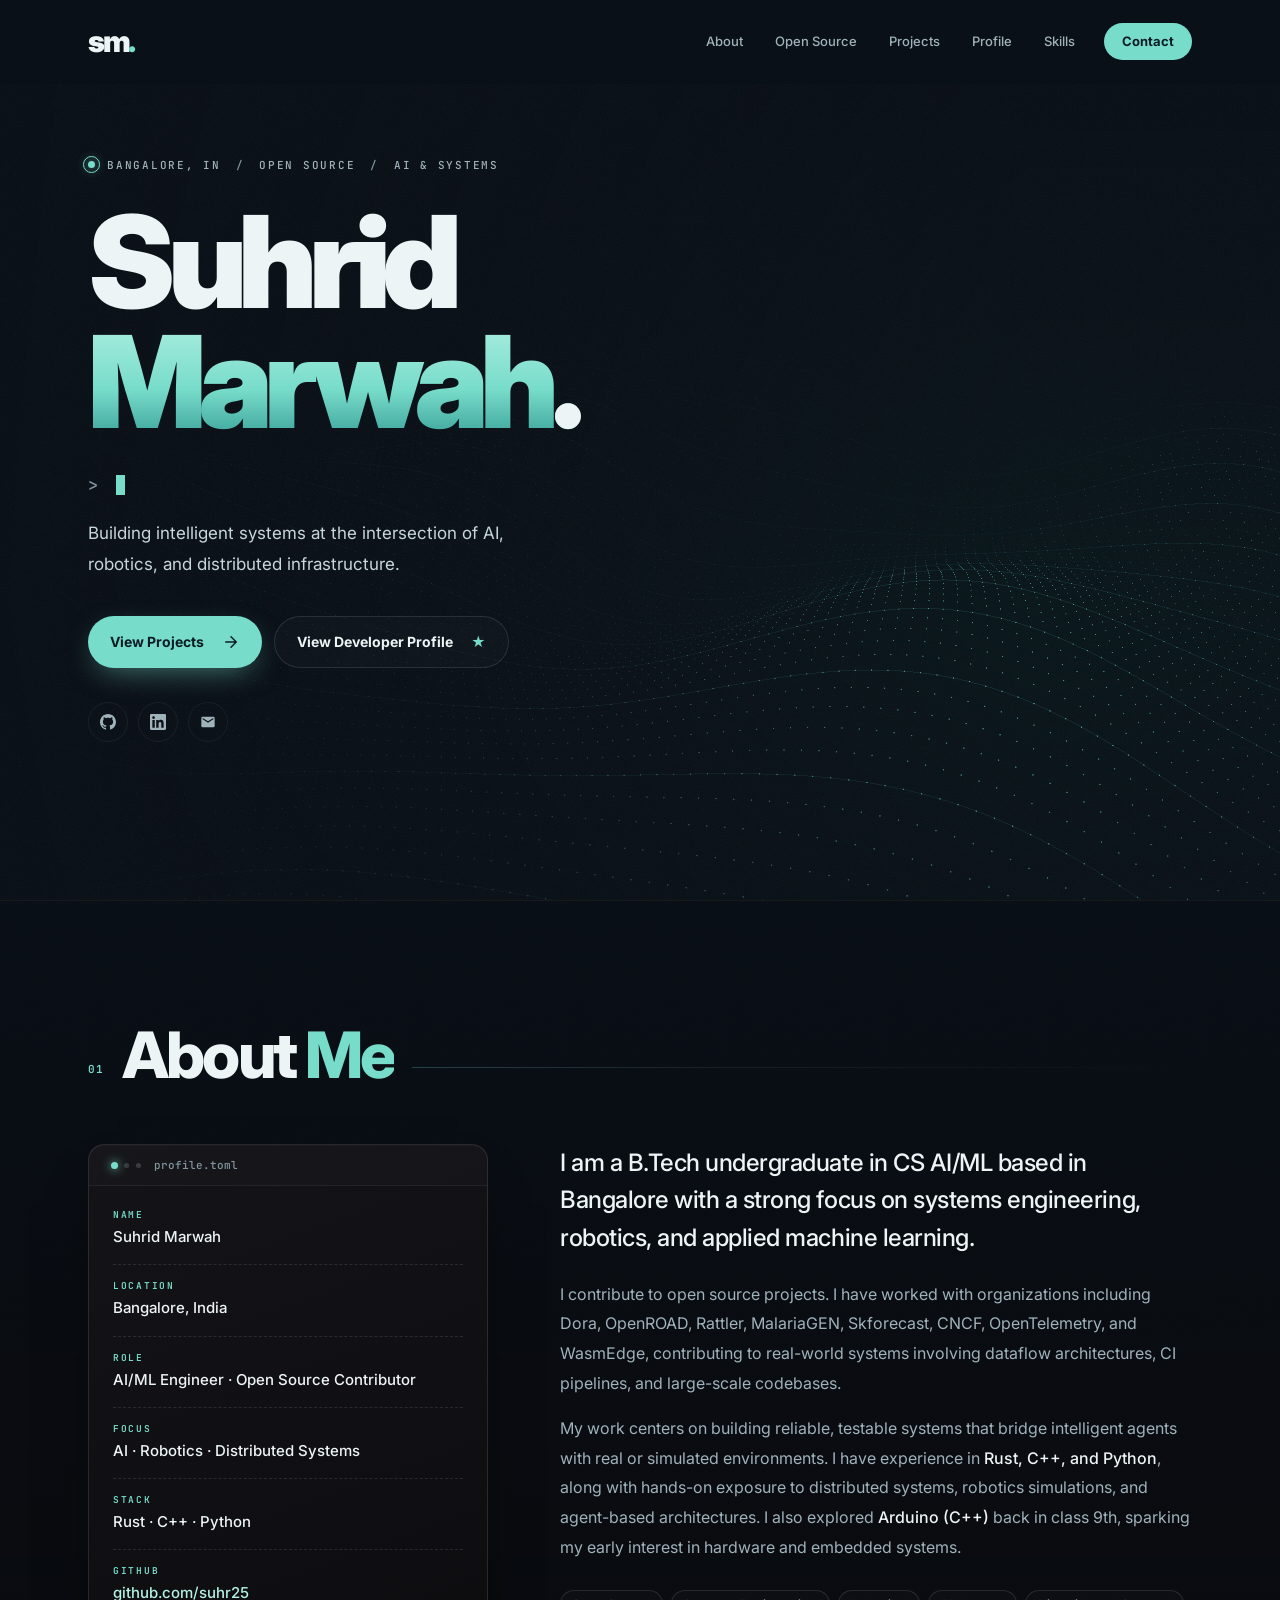
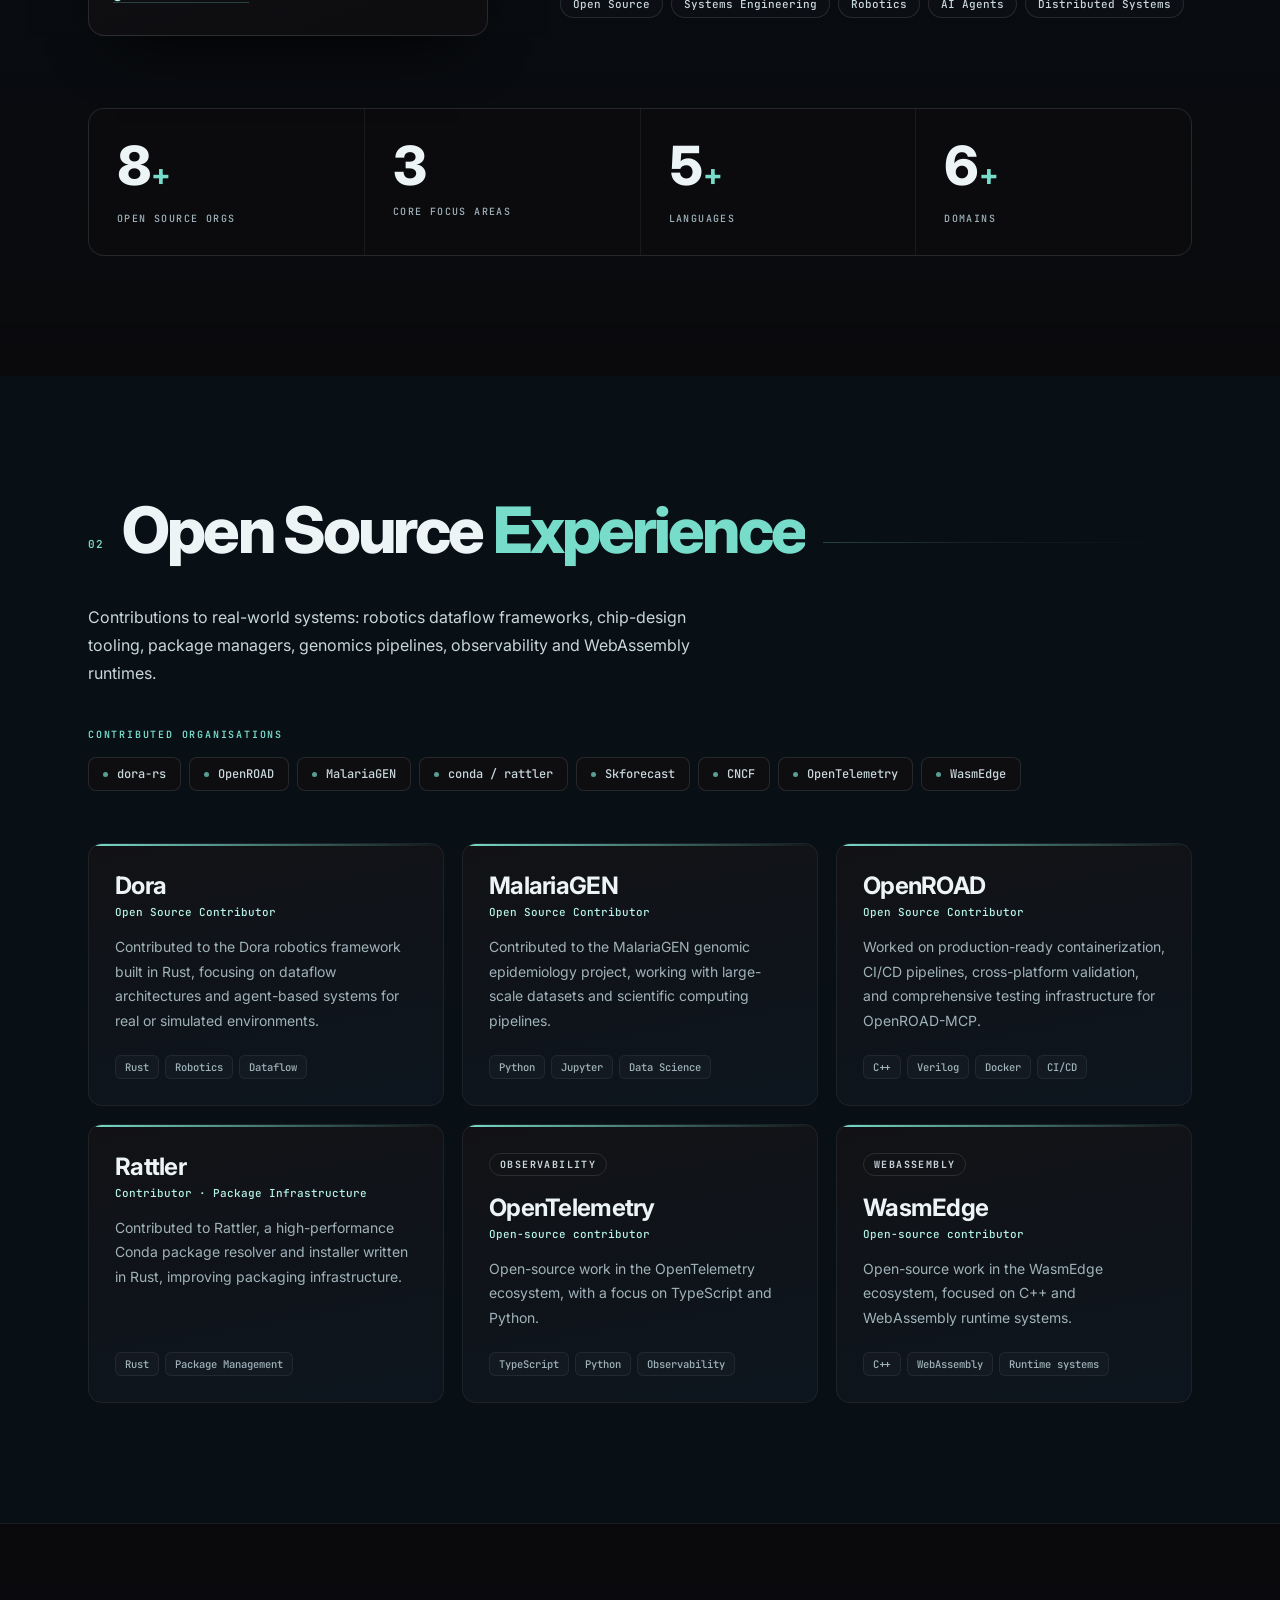
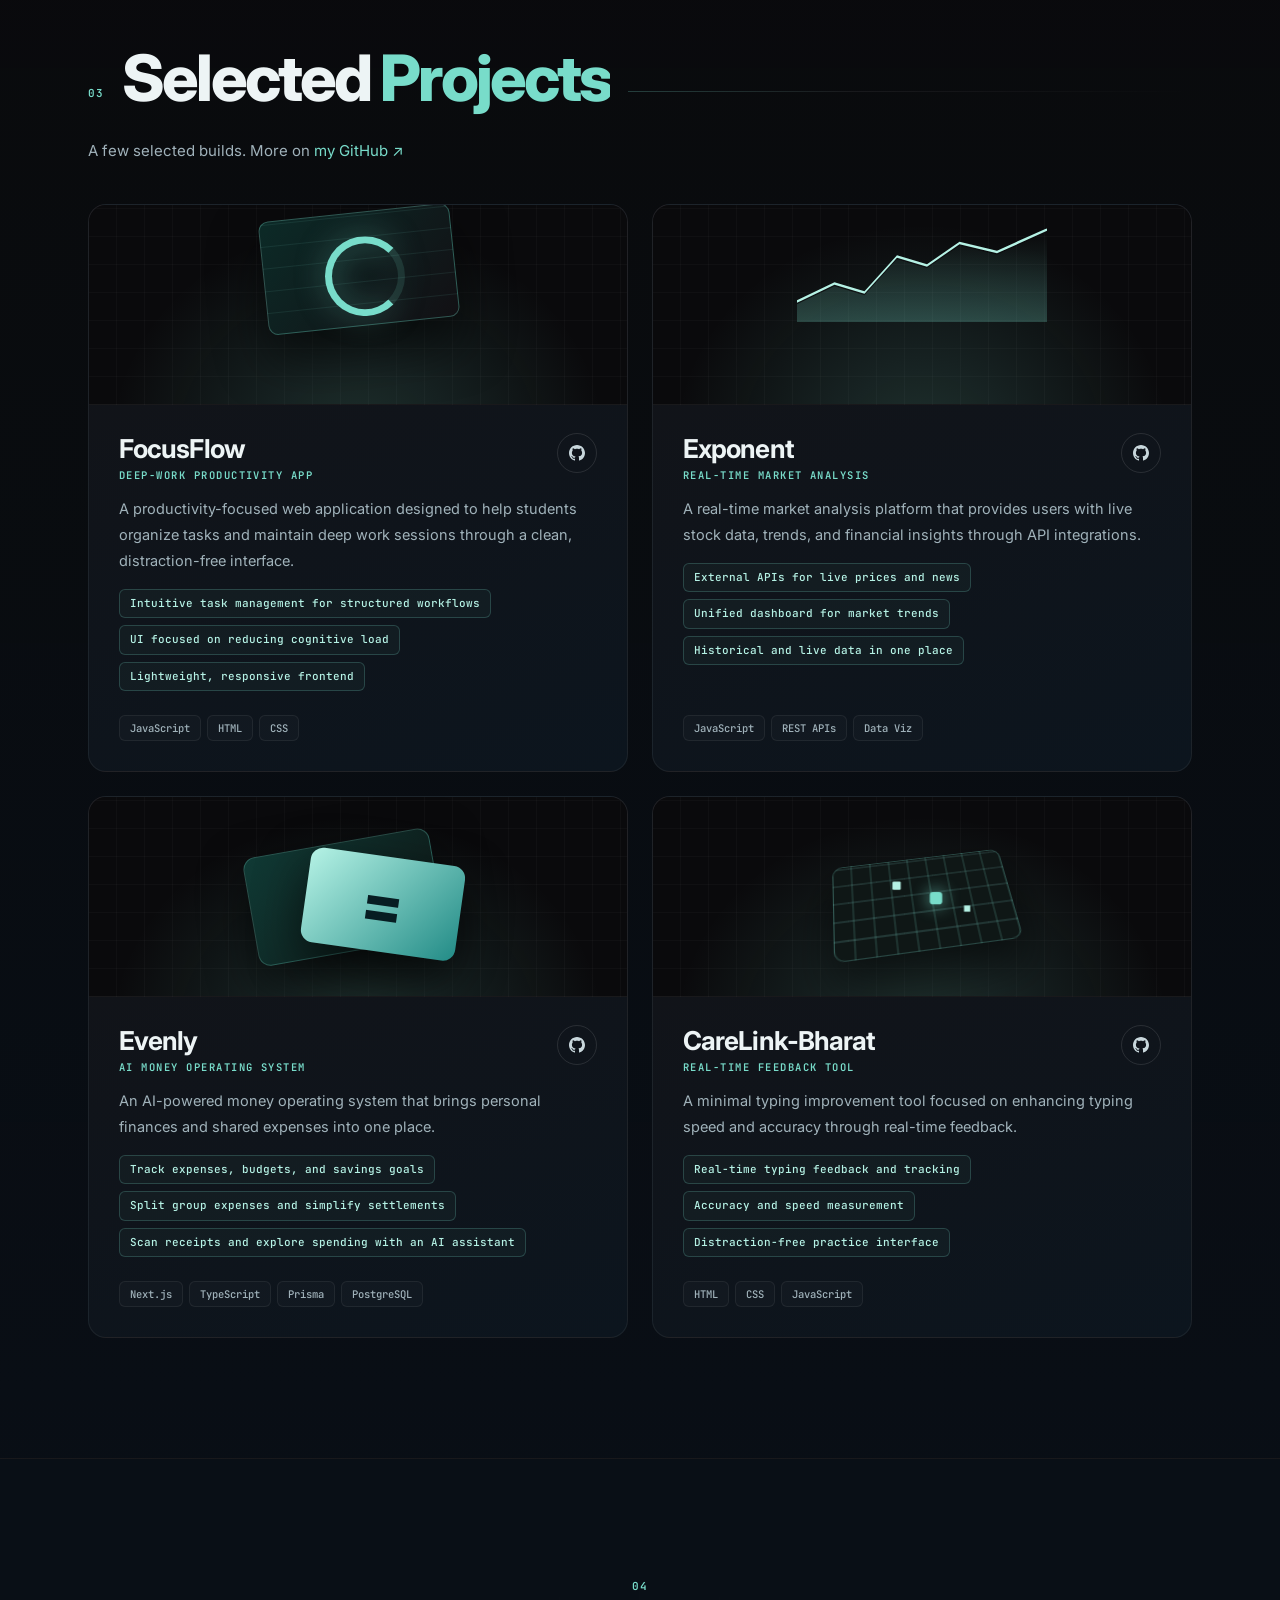
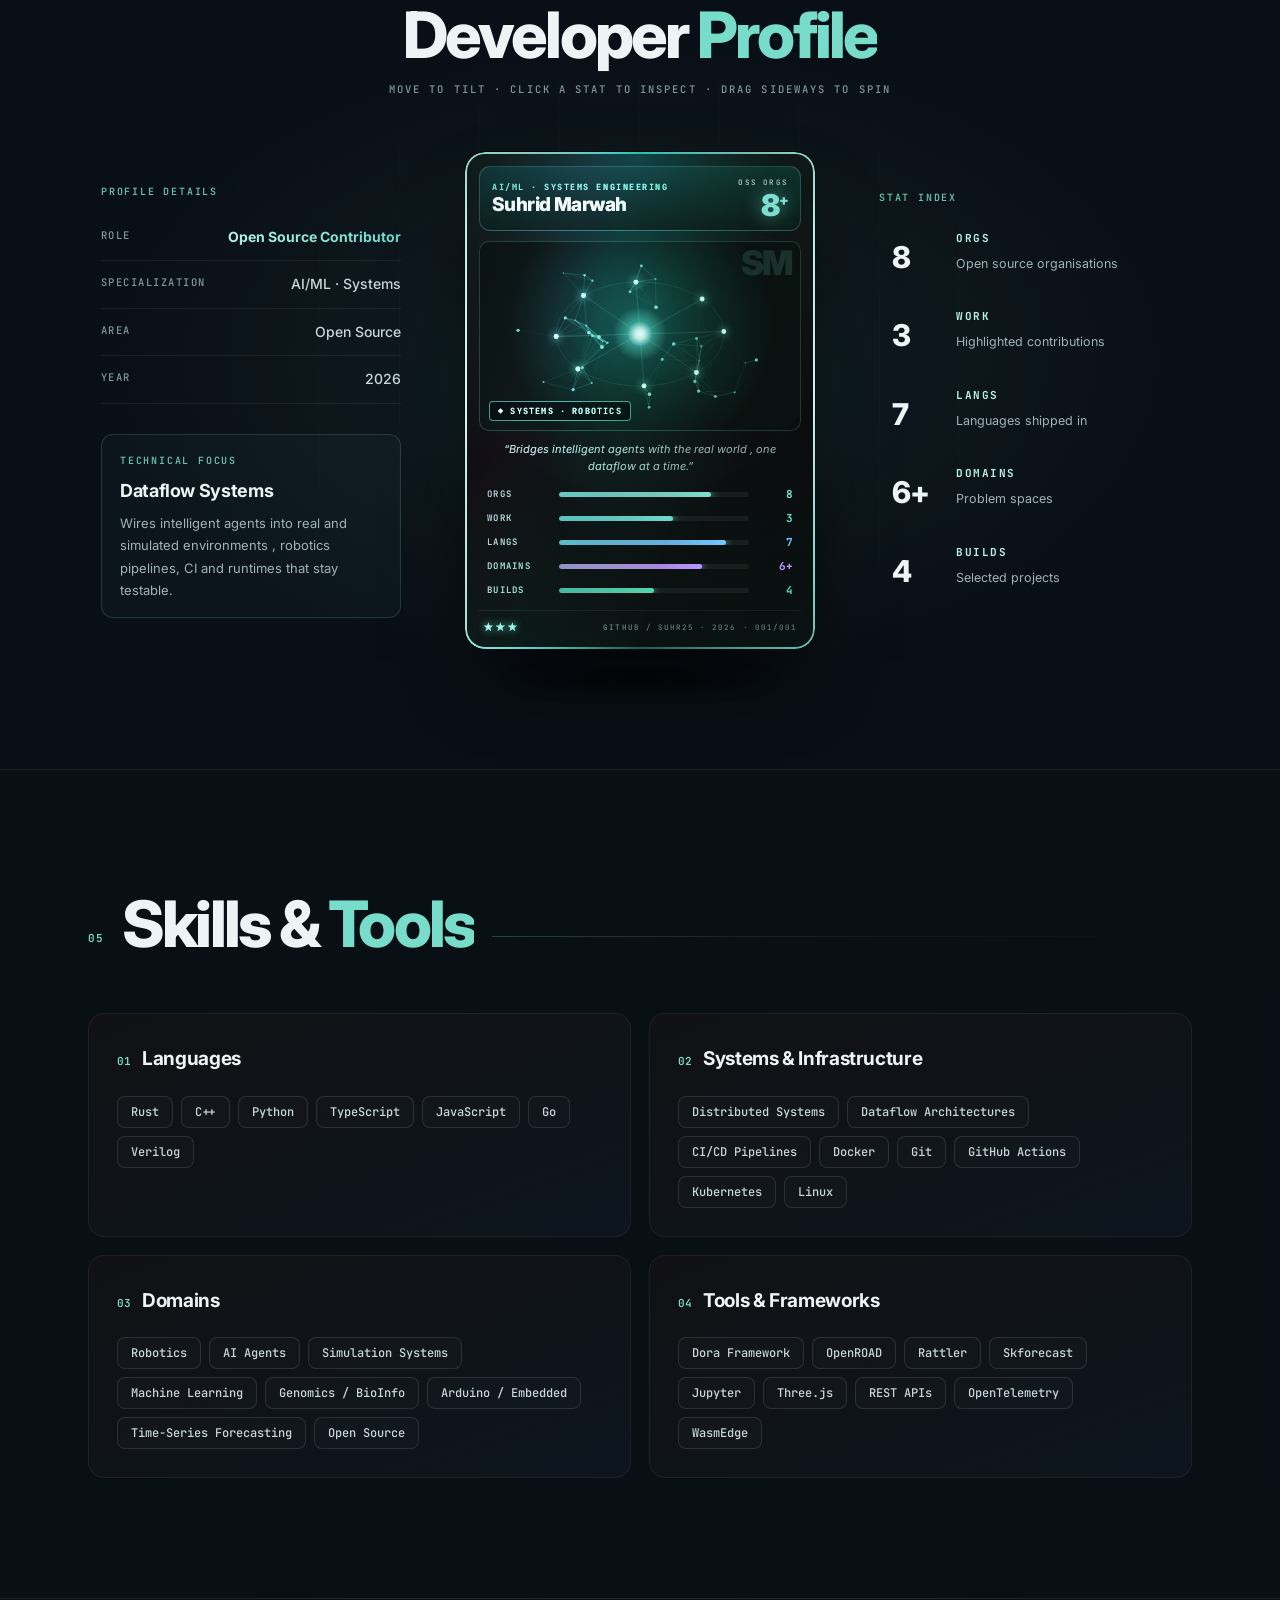
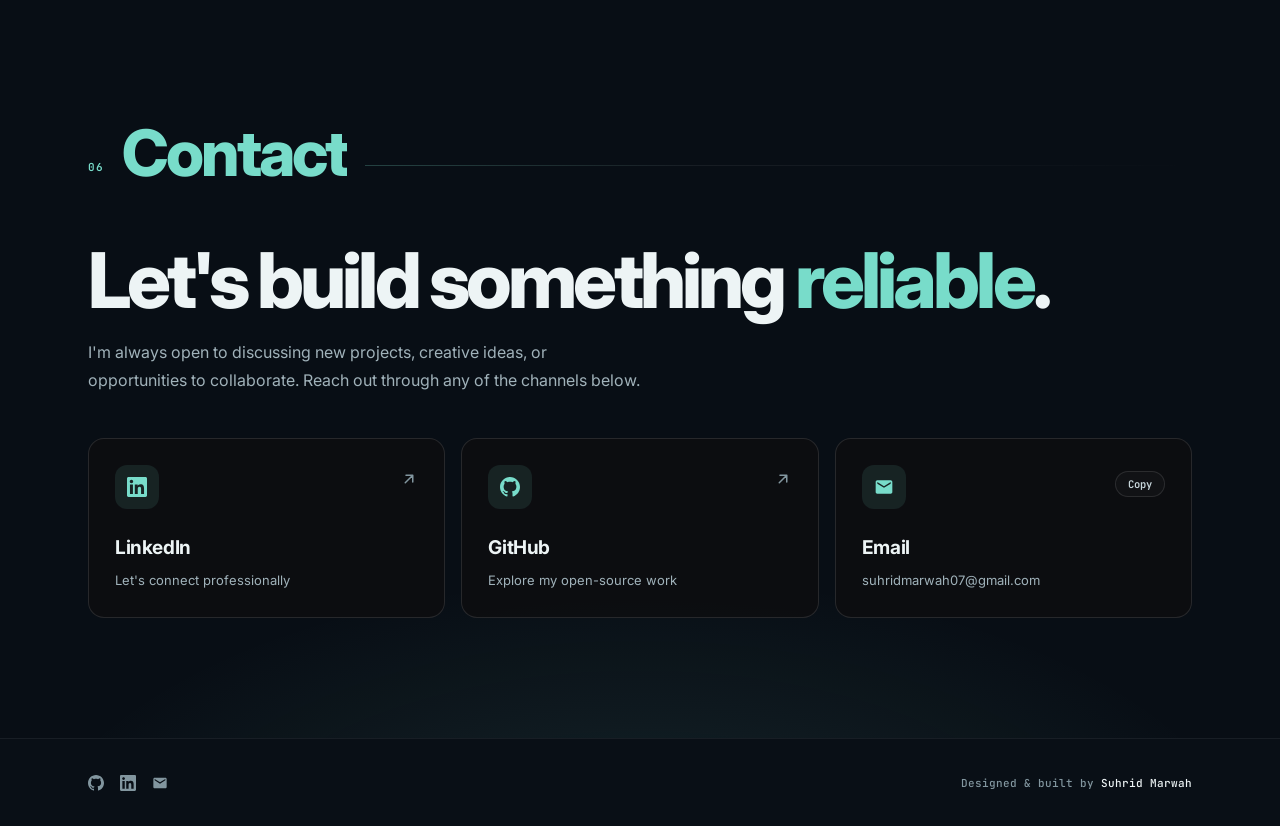
==== commit 8065a709: "Update 2" ====
--- a/index.html
+++ b/index.html
@@ -7,245 +7,212 @@
   <title>Suhrid Marwah - AI/ML Engineer & Systems Builder</title>
   <meta name="description"
     content="Portfolio of Suhrid Marwah - B.Tech AI/ML undergrad building intelligent systems at the intersection of AI, robotics, and distributed infrastructure." />
-  <meta name="theme-color" content="#090c12" />
-  <meta name="keywords" content="Suhrid Marwah, AI, ML, Robotics, Rust, C++, Portfolio, Open Source, GSoC, LFX, ESoC" />
-
-  <!-- Fonts -->
+  <meta name="theme-color" content="#090f16" />
+  <meta name="keywords" content="Suhrid Marwah, AI, ML, Robotics, Rust, C++, Portfolio, Open Source" />
+
   <link rel="preconnect" href="https://fonts.googleapis.com" />
   <link rel="preconnect" href="https://fonts.gstatic.com" crossorigin />
   <link
-    href="https://fonts.googleapis.com/css2?family=Manrope:wght@400;500;600;700;800&family=JetBrains+Mono:wght@400;500;600&display=swap"
+    href="https://fonts.googleapis.com/css2?family=Inter:wght@400;500;600;700;800;900&family=JetBrains+Mono:wght@400;500;600;700&display=swap"
     rel="stylesheet" />
 
   <link rel="stylesheet" href="style.css" />
 </head>
 
 <body>
+  <!-- Shared icons -->
+  <svg width="0" height="0" style="position:absolute" aria-hidden="true">
+    <symbol id="i-github" viewBox="0 0 24 24"><path fill="currentColor" d="M12 0c-6.626 0-12 5.373-12 12 0 5.302 3.438 9.8 8.207 11.387.599.111.793-.261.793-.577v-2.234c-3.338.726-4.033-1.416-4.033-1.416-.546-1.387-1.333-1.756-1.333-1.756-1.089-.745.083-.729.083-.729 1.205.084 1.839 1.237 1.839 1.237 1.07 1.834 2.807 1.304 3.492.997.107-.775.418-1.305.762-1.604-2.665-.305-5.467-1.334-5.467-5.931 0-1.311.469-2.381 1.236-3.221-.124-.303-.535-1.524.117-3.176 0 0 1.008-.322 3.301 1.23.957-.266 1.983-.399 3.003-.404 1.02.005 2.047.138 3.006.404 2.291-1.552 3.297-1.23 3.297-1.23.653 1.653.242 2.874.118 3.176.77.84 1.235 1.911 1.235 3.221 0 4.609-2.807 5.624-5.479 5.921.43.372.823 1.102.823 2.222v3.293c0 .319.192.694.801.576 4.765-1.589 8.199-6.086 8.199-11.386 0-6.627-5.373-12-12-12z"/></symbol>
+    <symbol id="i-linkedin" viewBox="0 0 24 24"><path fill="currentColor" d="M20.447 20.452h-3.554v-5.569c0-1.328-.027-3.037-1.852-3.037-1.853 0-2.136 1.445-2.136 2.939v5.667H9.351V9h3.414v1.561h.046c.477-.9 1.637-1.85 3.37-1.85 3.601 0 4.267 2.37 4.267 5.455v6.286zM5.337 7.433c-1.144 0-2.063-.926-2.063-2.065 0-1.138.92-2.063 2.063-2.063 1.14 0 2.064.925 2.064 2.063 0 1.139-.925 2.065-2.064 2.065zm1.782 13.019H3.555V9h3.564v11.452zM22.225 0H1.771C.792 0 0 .774 0 1.729v20.542C0 23.227.792 24 1.771 24h20.451C23.2 24 24 23.227 24 22.271V1.729C24 .774 23.2 0 22.222 0h.003z"/></symbol>
+    <symbol id="i-mail" viewBox="0 0 24 24"><path fill="currentColor" d="M20 4H4c-1.1 0-1.99.9-1.99 2L2 18c0 1.1.9 2 2 2h16c1.1 0 2-.9 2-2V6c0-1.1-.9-2-2-2zm0 4l-8 5-8-5V6l8 5 8-5v2z"/></symbol>
+    <symbol id="i-arrow" viewBox="0 0 24 24"><path fill="none" stroke="currentColor" stroke-width="2" stroke-linecap="round" stroke-linejoin="round" d="M5 12h14M12 5l7 7-7 7"/></symbol>
+    <symbol id="i-out" viewBox="0 0 24 24"><path fill="none" stroke="currentColor" stroke-width="2" stroke-linecap="round" stroke-linejoin="round" d="M7 17L17 7M8 7h9v9"/></symbol>
+  </svg>
+
   <div class="scene-backdrop" aria-hidden="true"><canvas id="three-background"></canvas><div class="scene-shade"></div></div>
+  <div class="grain" aria-hidden="true"></div>
+  <div class="cursor-ring" aria-hidden="true"><span></span></div>
   <a class="skip-link" href="#about">Skip to content</a>
   <div class="reading-progress" aria-hidden="true"></div>
+
   <!-- Navigation -->
   <nav id="navbar" aria-label="Main navigation">
     <a href="#hero" class="nav-logo" aria-label="Home">sm<span class="logo-dot">.</span></a>
     <div class="nav-links">
       <span class="nav-indicator" aria-hidden="true"></span>
       <a href="#about" class="nav-link" data-section="about">About</a>
-      <a href="#experience" class="nav-link" data-section="experience">Experience</a>
+      <a href="#experience" class="nav-link" data-section="experience">Open Source</a>
       <a href="#projects" class="nav-link" data-section="projects">Projects</a>
+      <a href="#card" class="nav-link" data-section="card">Profile</a>
       <a href="#skills" class="nav-link" data-section="skills">Skills</a>
-      <a href="#connect" class="nav-link" data-section="connect">Connect</a>
+      <a href="#connect" class="nav-link" data-section="connect">Contact</a>
     </div>
     <button id="nav-toggle" class="nav-toggle" aria-label="Open navigation menu" aria-expanded="false" aria-controls="mobile-menu">
       <span></span><span></span><span></span>
     </button>
   </nav>
 
-  <!-- Mobile Menu -->
   <div id="mobile-menu" class="mobile-menu" inert>
-    <a href="#about" class="mobile-link">About</a>
-    <a href="#experience" class="mobile-link">Experience</a>
-    <a href="#projects" class="mobile-link">Projects</a>
-    <a href="#skills" class="mobile-link">Skills</a>
-    <a href="#connect" class="mobile-link">Connect</a>
+    <a href="#about" class="mobile-link"><span>01</span>About</a>
+    <a href="#experience" class="mobile-link"><span>02</span>Open Source</a>
+    <a href="#projects" class="mobile-link"><span>03</span>Projects</a>
+    <a href="#card" class="mobile-link"><span>04</span>Developer Profile</a>
+    <a href="#skills" class="mobile-link"><span>05</span>Skills</a>
+    <a href="#connect" class="mobile-link"><span>06</span>Contact</a>
   </div>
 
+  <main>
   <!-- ═══════════ HERO ═══════════ -->
-  <main>
   <section id="hero" class="section hero-section">
     <div class="hero-content">
       <div class="hero-greeting">
-        <span class="status-dot"></span><span class="greeting-text">SUHRID MARWAH / PORTFOLIO</span>
-      </div>
-      <h1 class="hero-name">Suhrid<br /><span class="name-accent">Marwah</span></h1>
-      <p class="hero-role">AI/ML Engineer <span>&middot;</span> Open Source Contributor</p>
+        <span class="status-dot"></span><span class="greeting-text">BANGALORE, IN <span class="sep">/</span> OPEN SOURCE <span class="sep">/</span> AI &amp; SYSTEMS</span>
+      </div>
+      <h1 class="hero-name">Suhrid<br /><span class="name-accent">Marwah<span class="name-dot">.</span></span></h1>
+      <p class="hero-terminal" aria-label="AI/ML Engineer and Open Source Contributor">
+        <span class="prompt" aria-hidden="true">&gt;</span>
+        <span class="typed" data-words="AI/ML Engineer|Open Source Contributor|Rust · C++ · Python|Robotics &amp; Dataflow Systems" aria-hidden="true">AI/ML Engineer</span><span class="caret" aria-hidden="true"></span>
+      </p>
       <p class="hero-tagline">Building intelligent systems at the intersection of AI, robotics, and distributed infrastructure.</p>
       <div class="hero-cta">
         <a href="#projects" class="btn btn-primary" id="cta-work">
-          <span>View Projects</span>
-          <svg width="20" height="20" viewBox="0 0 24 24" fill="none" stroke="currentColor" stroke-width="2">
-            <path d="M5 12h14M12 5l7 7-7 7" />
-          </svg>
+          <span>View Projects</span><svg width="18" height="18"><use href="#i-arrow"/></svg>
         </a>
-        <a href="mailto:suhridmarwah07@gmail.com" target="_blank"
-          rel="noopener noreferrer" class="btn btn-outline" id="cta-connect">
-          <span>Contact Me</span>
-          <svg width="18" height="18" viewBox="0 0 24 24" fill="none" stroke="currentColor" stroke-width="2">
-            <path d="M4 4h16c1.1 0 2 .9 2 2v12c0 1.1-.9 2-2 2H4c-1.1 0-2-.9-2-2V6c0-1.1.9-2 2-2z" />
-            <path d="M22 6l-10 7L2 6" />
-          </svg>
+        <a href="#card" class="btn btn-outline" id="cta-card">
+          <span>View Developer Profile</span><span class="btn-kbd" aria-hidden="true">★</span>
         </a>
       </div>
       <div class="hero-socials">
-        <a href="https://github.com/suhr25" target="_blank" rel="noopener noreferrer" class="social-icon"
-          aria-label="GitHub">
-          <svg viewBox="0 0 24 24" fill="currentColor">
-            <path
-              d="M12 0c-6.626 0-12 5.373-12 12 0 5.302 3.438 9.8 8.207 11.387.599.111.793-.261.793-.577v-2.234c-3.338.726-4.033-1.416-4.033-1.416-.546-1.387-1.333-1.756-1.333-1.756-1.089-.745.083-.729.083-.729 1.205.084 1.839 1.237 1.839 1.237 1.07 1.834 2.807 1.304 3.492.997.107-.775.418-1.305.762-1.604-2.665-.305-5.467-1.334-5.467-5.931 0-1.311.469-2.381 1.236-3.221-.124-.303-.535-1.524.117-3.176 0 0 1.008-.322 3.301 1.23.957-.266 1.983-.399 3.003-.404 1.02.005 2.047.138 3.006.404 2.291-1.552 3.297-1.23 3.297-1.23.653 1.653.242 2.874.118 3.176.77.84 1.235 1.911 1.235 3.221 0 4.609-2.807 5.624-5.479 5.921.43.372.823 1.102.823 2.222v3.293c0 .319.192.694.801.576 4.765-1.589 8.199-6.086 8.199-11.386 0-6.627-5.373-12-12-12z" />
-          </svg>
-        </a>
-        <a href="https://www.linkedin.com/in/suhrid-marwah-25261109-cs/" target="_blank" rel="noopener noreferrer"
-          class="social-icon" aria-label="LinkedIn">
-          <svg viewBox="0 0 24 24" fill="currentColor">
-            <path
-              d="M20.447 20.452h-3.554v-5.569c0-1.328-.027-3.037-1.852-3.037-1.853 0-2.136 1.445-2.136 2.939v5.667H9.351V9h3.414v1.561h.046c.477-.9 1.637-1.85 3.37-1.85 3.601 0 4.267 2.37 4.267 5.455v6.286zM5.337 7.433c-1.144 0-2.063-.926-2.063-2.065 0-1.138.92-2.063 2.063-2.063 1.14 0 2.064.925 2.064 2.063 0 1.139-.925 2.065-2.064 2.065zm1.782 13.019H3.555V9h3.564v11.452zM22.225 0H1.771C.792 0 0 .774 0 1.729v20.542C0 23.227.792 24 1.771 24h20.451C23.2 24 24 23.227 24 22.271V1.729C24 .774 23.2 0 22.222 0h.003z" />
-          </svg>
-        </a>
-        <a href="mailto:suhridmarwah07@gmail.com" target="_blank"
-          rel="noopener noreferrer" class="social-icon" aria-label="Email">
-          <svg viewBox="0 0 24 24" fill="currentColor">
-            <path
-              d="M20 4H4c-1.1 0-1.99.9-1.99 2L2 18c0 1.1.9 2 2 2h16c1.1 0 2-.9 2-2V6c0-1.1-.9-2-2-2zm0 4l-8 5-8-5V6l8 5 8-5v2z" />
-          </svg>
-        </a>
-      </div>
-    </div>
-    <div class="hero-bottom"><span>BANGALORE, INDIA <span class="muted">/</span> AI / ML &amp; SYSTEMS</span><a href="#about">Scroll to explore <span>↓</span></a></div>
-    <div class="scroll-indicator" aria-hidden="true">
-      <span>Scroll</span>
-      <div class="scroll-line"></div>
-    </div>
+        <a href="https://github.com/suhr25" target="_blank" rel="noopener noreferrer" class="social-icon" aria-label="GitHub"><svg><use href="#i-github"/></svg></a>
+        <a href="https://www.linkedin.com/in/suhrid-marwah-25261109-cs/" target="_blank" rel="noopener noreferrer" class="social-icon" aria-label="LinkedIn"><svg><use href="#i-linkedin"/></svg></a>
+        <a href="mailto:suhridmarwah07@gmail.com" class="social-icon" aria-label="Email"><svg><use href="#i-mail"/></svg></a>
+      </div>
+    </div>
+
   </section>
 
   <!-- ═══════════ ABOUT ═══════════ -->
   <section id="about" class="section about-section">
     <div class="container">
       <div class="section-header">
-        <span class="section-number">01.</span>
-        <h2 class="section-title"><span>About Me</span></h2>
+        <span class="section-number">01</span>
+        <h2 class="section-title"><span>About <em>Me</em></span></h2>
         <div class="section-line"></div>
       </div>
       <div class="about-grid">
+        <aside class="spec-card reveal-item" aria-label="Profile summary">
+          <div class="spec-card-top"><span class="spec-led"></span><span>profile.toml</span></div>
+          <dl class="spec-list">
+            <div><dt>Name</dt><dd>Suhrid Marwah</dd></div>
+            <div><dt>Location</dt><dd>Bangalore, India</dd></div>
+            <div><dt>Role</dt><dd>AI/ML Engineer · Open Source Contributor</dd></div>
+            <div><dt>Focus</dt><dd>AI · Robotics · Distributed Systems</dd></div>
+            <div><dt>Stack</dt><dd>Rust · C++ · Python</dd></div>
+            <div><dt>GitHub</dt><dd><a href="https://github.com/suhr25" target="_blank" rel="noopener noreferrer">github.com/suhr25</a></dd></div>
+          </dl>
+        </aside>
         <div class="about-text reveal-group">
           <p class="about-intro reveal-item">
-            I am a <span class="highlight">B.Tech undergraduate in CS AI/ML</span> based in Bangalore with a strong
-            focus
+            I am a <span class="highlight">B.Tech undergraduate in CS AI/ML</span> based in Bangalore with a strong focus
             on systems engineering, robotics, and applied machine learning.
           </p>
           <p class="reveal-item">
-            I actively contribute to open-source through programs like <span class="highlight">GSoC</span>, <span
-              class="highlight">LFX </span>, and <span class="highlight">ESoC</span>. I have worked with
-            organizations including Dora, OpenROAD, Rattler, MalariaGEN, Skforecast, CNCF, OpenTelemetry, and WasmEdge contributing to real-world
-            systems involving dataflow architectures, CI pipelines, and large-scale codebases.
+            I contribute to open source projects. I have worked with organizations
+            including Dora, OpenROAD, Rattler, MalariaGEN, Skforecast, CNCF, OpenTelemetry, and WasmEdge, contributing to
+            real-world systems involving dataflow architectures, CI pipelines, and large-scale codebases.
           </p>
           <p class="reveal-item">
             My work centers on building reliable, testable systems that bridge intelligent agents with real or simulated
             environments. I have experience in <span class="highlight">Rust, C++, and Python</span>, along with hands-on
-            exposure to distributed systems, robotics simulations, and agent-based architectures. I also explored <span
-              class="highlight">Arduino (C++)</span> back in class 9th, sparking my early interest in hardware and
+            exposure to distributed systems, robotics simulations, and agent-based architectures. I also explored
+            <span class="highlight">Arduino (C++)</span> back in class 9th, sparking my early interest in hardware and
             embedded systems.
           </p>
           <div class="about-tags reveal-item">
-            <span class="tag">GSoC</span>
-            <span class="tag">LFX</span>
             <span class="tag">Open Source</span>
-            <span class="tag">Systems Engineering</span>
-            <span class="tag">Robotics</span>
-            <span class="tag">AI Agents</span>
+            <span class="tag">Systems Engineering</span><span class="tag">Robotics</span><span class="tag">AI Agents</span>
             <span class="tag">Distributed Systems</span>
           </div>
         </div>
-        <div class="about-stats reveal-group">
-          <div class="stat-card reveal-item">
-            <span class="stat-number">8</span><span class="stat-plus">+</span>
-            <span class="stat-label">Open Source Orgs</span>
-          </div>
-          <div class="stat-card reveal-item">
-            <span class="stat-number">3</span><span class="stat-label">Core focus areas</span>
-          </div>
-          <div class="stat-card reveal-item">
-            <span class="stat-number">5</span><span class="stat-plus">+</span>
-            <span class="stat-label">Languages</span>
-          </div>
-          <div class="stat-card reveal-item">
-            <span class="stat-number">6</span><span class="stat-plus">+</span>
-            <span class="stat-label">Domains</span>
-          </div>
-        </div>
-      </div>
-    </div>
-  </section>
-
-  <!-- ═══════════ EXPERIENCE / OPEN SOURCE ═══════════ -->
+      </div>
+      <div class="about-stats reveal-group">
+        <div class="stat-card reveal-item"><span class="stat-number" data-count="8">8</span><span class="stat-plus">+</span><span class="stat-label">Open source orgs</span></div>
+        <div class="stat-card reveal-item"><span class="stat-number" data-count="3">3</span><span class="stat-label">Core focus areas</span></div>
+        <div class="stat-card reveal-item"><span class="stat-number" data-count="5">5</span><span class="stat-plus">+</span><span class="stat-label">Languages</span></div>
+        <div class="stat-card reveal-item"><span class="stat-number" data-count="6">6</span><span class="stat-plus">+</span><span class="stat-label">Domains</span></div>
+      </div>
+    </div>
+  </section>
+
+  <!-- ═══════════ OPEN SOURCE ═══════════ -->
   <section id="experience" class="section experience-section">
     <div class="container">
       <div class="section-header">
-        <span class="section-number">02.</span>
-        <h2 class="section-title"><span>Open Source Experience</span></h2>
+        <span class="section-number">02</span>
+        <h2 class="section-title"><span>Open Source <em>Experience</em></span></h2>
         <div class="section-line"></div>
       </div>
+      <p class="section-lede reveal-item">Contributions to real-world systems: robotics dataflow frameworks, chip-design tooling, package managers, genomics pipelines, observability and WebAssembly runtimes.</p>
+      <p class="mono-label reveal-item">Contributed organisations</p>
+      <div class="org-chips reveal-item">
+        <span>dora-rs</span><span>OpenROAD</span><span>MalariaGEN</span><span>conda / rattler</span><span>Skforecast</span><span>CNCF</span><span>OpenTelemetry</span><span>WasmEdge</span>
+      </div>
 
       <div class="timeline">
-        <!-- GSoC: Dora -->
-        <div class="timeline-item reveal-item" data-side="left">
-          <div class="timeline-dot"></div>
+        <div class="timeline-item reveal-item">
           <div class="timeline-card">
-            <div class="timeline-badge gsoc">GSoC</div>
+            
             <h3 class="timeline-org">Dora</h3>
-            <p class="timeline-role">Google Summer of Code Contributor</p>
-            <p class="timeline-desc">Contributed to the Dora robotics framework built in Rust, focusing on dataflow
-              architectures and agent-based systems for real or simulated environments.</p>
-            <div class="timeline-tech">
-              <span>Rust</span>
-              <span>Robotics</span>
-              <span>Dataflow</span>
-            </div>
-          </div>
-        </div>
-
-        <!-- GSoC: MalariaGEN -->
-        <div class="timeline-item reveal-item" data-side="right">
-          <div class="timeline-dot"></div>
+            <p class="timeline-role">Open Source Contributor</p>
+            <p class="timeline-desc">Contributed to the Dora robotics framework built in Rust, focusing on dataflow architectures and agent-based systems for real or simulated environments.</p>
+            <div class="timeline-tech"><span>Rust</span><span>Robotics</span><span>Dataflow</span></div>
+          </div>
+        </div>
+        <div class="timeline-item reveal-item">
           <div class="timeline-card">
-            <div class="timeline-badge gsoc">GSoC</div>
+            
             <h3 class="timeline-org">MalariaGEN</h3>
-            <p class="timeline-role">Google Summer of Code Contributor</p>
-            <p class="timeline-desc">Contributed to the MalariaGEN genomic epidemiology project, working with
-              large-scale datasets and scientific computing pipelines.</p>
-            <div class="timeline-tech">
-              <span>Python</span>
-              <span>Jupyter</span>
-              <span>Data Science</span>
-            </div>
-          </div>
-        </div>
-
-        <!-- GSoC: OpenROAD -->
-        <div class="timeline-item reveal-item" data-side="left">
-          <div class="timeline-dot"></div>
+            <p class="timeline-role">Open Source Contributor</p>
+            <p class="timeline-desc">Contributed to the MalariaGEN genomic epidemiology project, working with large-scale datasets and scientific computing pipelines.</p>
+            <div class="timeline-tech"><span>Python</span><span>Jupyter</span><span>Data Science</span></div>
+          </div>
+        </div>
+        <div class="timeline-item reveal-item">
           <div class="timeline-card">
-            <div class="timeline-badge gsoc">GSoC</div>
+            
             <h3 class="timeline-org">OpenROAD</h3>
-            <p class="timeline-role">Google Summer of Code Contributor</p>
-            <p class="timeline-desc">Worked on production-ready containerization, CI/CD pipelines, cross-platform
-              validation, and comprehensive testing infrastructure for OpenROAD-MCP.</p>
-            <div class="timeline-tech">
-              <span>C++</span>
-              <span>Verilog</span>
-              <span>Docker</span>
-              <span>CI/CD</span>
-            </div>
-          </div>
-        </div>
-
-        <!-- ESoC: Rattler -->
-        <div class="timeline-item reveal-item" data-side="left">
-          <div class="timeline-dot"></div>
+            <p class="timeline-role">Open Source Contributor</p>
+            <p class="timeline-desc">Worked on production-ready containerization, CI/CD pipelines, cross-platform validation, and comprehensive testing infrastructure for OpenROAD-MCP.</p>
+            <div class="timeline-tech"><span>C++</span><span>Verilog</span><span>Docker</span><span>CI/CD</span></div>
+          </div>
+        </div>
+        <div class="timeline-item reveal-item">
           <div class="timeline-card">
-            <div class="timeline-badge esoc">ESoC</div>
+            
             <h3 class="timeline-org">Rattler</h3>
-            <p class="timeline-role">ESoC Contributor - Package Infrastructure</p>
-            <p class="timeline-desc">Contributed to the Rattler project - a high-performance Conda package resolver and
-              installer written in Rust, improving packaging infrastructure.</p>
-            <div class="timeline-tech">
-              <span>Rust</span>
-              <span>Package Management</span>
-            </div>
-          </div>
-        </div>
-
-<div class="timeline-item reveal-item"><div class="timeline-dot"></div><div class="timeline-card"><div class="timeline-badge">Observability</div><h3 class="timeline-org">OpenTelemetry</h3><p class="timeline-role">Open-source contributor</p><p class="timeline-desc">Open-source work in the OpenTelemetry ecosystem, with a focus on TypeScript and Python.</p><div class="timeline-tech"><span>TypeScript</span><span>Python</span><span>Observability</span></div></div></div>
-<div class="timeline-item reveal-item"><div class="timeline-dot"></div><div class="timeline-card"><div class="timeline-badge">WebAssembly</div><h3 class="timeline-org">WasmEdge</h3><p class="timeline-role">Open-source contributor</p><p class="timeline-desc">Open-source work in the WasmEdge ecosystem, focused on C++ and WebAssembly runtime systems.</p><div class="timeline-tech"><span>C++</span><span>WebAssembly</span><span>Runtime systems</span></div></div></div>
-        <div class="timeline-line"></div>
+            <p class="timeline-role">Contributor · Package Infrastructure</p>
+            <p class="timeline-desc">Contributed to Rattler, a high-performance Conda package resolver and installer written in Rust, improving packaging infrastructure.</p>
+            <div class="timeline-tech"><span>Rust</span><span>Package Management</span></div>
+          </div>
+        </div>
+        <div class="timeline-item reveal-item">
+          <div class="timeline-card">
+            <div class="timeline-badge">Observability</div>
+            <h3 class="timeline-org">OpenTelemetry</h3>
+            <p class="timeline-role">Open-source contributor</p>
+            <p class="timeline-desc">Open-source work in the OpenTelemetry ecosystem, with a focus on TypeScript and Python.</p>
+            <div class="timeline-tech"><span>TypeScript</span><span>Python</span><span>Observability</span></div>
+          </div>
+        </div>
+        <div class="timeline-item reveal-item">
+          <div class="timeline-card">
+            <div class="timeline-badge">WebAssembly</div>
+            <h3 class="timeline-org">WasmEdge</h3>
+            <p class="timeline-role">Open-source contributor</p>
+            <p class="timeline-desc">Open-source work in the WasmEdge ecosystem, focused on C++ and WebAssembly runtime systems.</p>
+            <div class="timeline-tech"><span>C++</span><span>WebAssembly</span><span>Runtime systems</span></div>
+          </div>
+        </div>
       </div>
     </div>
   </section>
@@ -254,114 +221,242 @@
   <section id="projects" class="section projects-section">
     <div class="container">
       <div class="section-header">
-        <span class="section-number">03.</span>
-        <h2 class="section-title"><span>Selected Projects</span></h2>
+        <span class="section-number">03</span>
+        <h2 class="section-title"><span>Selected <em>Projects</em></span></h2>
         <div class="section-line"></div>
       </div>
-      <p class="projects-note reveal-item">Here are a few selected projects. Please find more on <a
-          href="https://github.com/suhr25" target="_blank" rel="noopener noreferrer">my GitHub →</a></p>
+      <p class="projects-note reveal-item">A few selected builds. More on <a href="https://github.com/suhr25" target="_blank" rel="noopener noreferrer">my GitHub ↗</a></p>
 
       <div class="projects-grid">
-        <!-- FocusFlow -->
-        <article class="project-card reveal-item" data-tilt>
+        <article class="project-card reveal-item">
           <div class="project-card-inner">
             <div class="project-icon" aria-hidden="true"></div>
             <div class="project-header">
-              <h3 class="project-name">FocusFlow</h3>
-              <div class="project-links">
-                <a href="https://github.com/suhr25/Focusflow" target="_blank" rel="noopener noreferrer"
-                  aria-label="View FocusFlow source on GitHub" class="project-link-icon">
-                  <svg viewBox="0 0 24 24" fill="currentColor" width="20" height="20">
-                    <path
-                      d="M12 0c-6.626 0-12 5.373-12 12 0 5.302 3.438 9.8 8.207 11.387.599.111.793-.261.793-.577v-2.234c-3.338.726-4.033-1.416-4.033-1.416-.546-1.387-1.333-1.756-1.333-1.756-1.089-.745.083-.729.083-.729 1.205.084 1.839 1.237 1.839 1.237 1.07 1.834 2.807 1.304 3.492.997.107-.775.418-1.305.762-1.604-2.665-.305-5.467-1.334-5.467-5.931 0-1.311.469-2.381 1.236-3.221-.124-.303-.535-1.524.117-3.176 0 0 1.008-.322 3.301 1.23.957-.266 1.983-.399 3.003-.404 1.02.005 2.047.138 3.006.404 2.291-1.552 3.297-1.23 3.297-1.23.653 1.653.242 2.874.118 3.176.77.84 1.235 1.911 1.235 3.221 0 4.609-2.807 5.624-5.479 5.921.43.372.823 1.102.823 2.222v3.293c0 .319.192.694.801.576 4.765-1.589 8.199-6.086 8.199-11.386 0-6.627-5.373-12-12-12z" />
-                  </svg>
-                </a>
-              </div>
-            </div>
-            <p class="project-desc">A productivity-focused web application designed to help students organize tasks and
-              maintain deep work sessions through a clean, distraction-free interface.</p>
+              <div><h3 class="project-name">FocusFlow</h3><p class="project-kicker">Deep-work productivity app</p></div>
+              <a href="https://github.com/suhr25/Focusflow" target="_blank" rel="noopener noreferrer" aria-label="View FocusFlow source on GitHub" class="project-link-icon"><svg width="16" height="16"><use href="#i-github"/></svg></a>
+            </div>
+            <p class="project-desc">A productivity-focused web application designed to help students organize tasks and maintain deep work sessions through a clean, distraction-free interface.</p>
             <ul class="project-highlights">
-              <li>Built an intuitive task management system for structured workflows</li>
-              <li>Designed UI focused on reducing cognitive load and improving focus</li>
-              <li>Developed a lightweight, responsive frontend</li>
+              <li>Intuitive task management for structured workflows</li>
+              <li>UI focused on reducing cognitive load</li>
+              <li>Lightweight, responsive frontend</li>
             </ul>
-            <div class="project-tech">
-              <span>JavaScript</span>
-              <span>HTML</span>
-              <span>CSS</span>
-            </div>
+            <div class="project-tech"><span>JavaScript</span><span>HTML</span><span>CSS</span></div>
           </div>
         </article>
 
-        <!-- Exponent -->
-        <article class="project-card reveal-item" data-tilt>
+        <article class="project-card reveal-item">
           <div class="project-card-inner">
             <div class="project-icon" aria-hidden="true"></div>
             <div class="project-header">
-              <h3 class="project-name">Exponent</h3>
-              <div class="project-links">
-                <a href="https://github.com/suhr25/Exponent" target="_blank" rel="noopener noreferrer"
-                  aria-label="View Exponent source on GitHub" class="project-link-icon">
-                  <svg viewBox="0 0 24 24" fill="currentColor" width="20" height="20">
-                    <path
-                      d="M12 0c-6.626 0-12 5.373-12 12 0 5.302 3.438 9.8 8.207 11.387.599.111.793-.261.793-.577v-2.234c-3.338.726-4.033-1.416-4.033-1.416-.546-1.387-1.333-1.756-1.333-1.756-1.089-.745.083-.729.083-.729 1.205.084 1.839 1.237 1.839 1.237 1.07 1.834 2.807 1.304 3.492.997.107-.775.418-1.305.762-1.604-2.665-.305-5.467-1.334-5.467-5.931 0-1.311.469-2.381 1.236-3.221-.124-.303-.535-1.524.117-3.176 0 0 1.008-.322 3.301 1.23.957-.266 1.983-.399 3.003-.404 1.02.005 2.047.138 3.006.404 2.291-1.552 3.297-1.23 3.297-1.23.653 1.653.242 2.874.118 3.176.77.84 1.235 1.911 1.235 3.221 0 4.609-2.807 5.624-5.479 5.921.43.372.823 1.102.823 2.222v3.293c0 .319.192.694.801.576 4.765-1.589 8.199-6.086 8.199-11.386 0-6.627-5.373-12-12-12z" />
-                  </svg>
-                </a>
-              </div>
-            </div>
-            <p class="project-desc">A real-time market analysis platform that provides users with live stock data,
-              trends, and financial insights through API integrations.</p>
+              <div><h3 class="project-name">Exponent</h3><p class="project-kicker">Real-time market analysis</p></div>
+              <a href="https://github.com/suhr25/Exponent" target="_blank" rel="noopener noreferrer" aria-label="View Exponent source on GitHub" class="project-link-icon"><svg width="16" height="16"><use href="#i-github"/></svg></a>
+            </div>
+            <p class="project-desc">A real-time market analysis platform that provides users with live stock data, trends, and financial insights through API integrations.</p>
             <ul class="project-highlights">
-              <li>Integrated external APIs for real-time stock price tracking and news</li>
-              <li>Developed a unified dashboard for visualizing market trends</li>
-              <li>Enabled consolidated access to historical and live financial data</li>
+              <li>External APIs for live prices and news</li>
+              <li>Unified dashboard for market trends</li>
+              <li>Historical and live data in one place</li>
             </ul>
-            <div class="project-tech">
-              <span>JavaScript</span>
-              <span>REST APIs</span>
-              <span>Data Viz</span>
-            </div>
+            <div class="project-tech"><span>JavaScript</span><span>REST APIs</span><span>Data Viz</span></div>
           </div>
         </article>
 
-        <!-- Evenly: portfolio entry only; external repository is unchanged. -->
         <article class="project-card reveal-item project-evenly">
-          <div class="project-card-inner"><div class="project-icon" aria-hidden="true"></div><div class="project-header"><h3 class="project-name">Evenly</h3><div class="project-links"><a href="https://github.com/suhr25/Evenly" target="_blank" rel="noopener noreferrer" aria-label="View Evenly source on GitHub" class="project-link-icon">↗</a></div></div>
-          <p class="project-desc">An AI-powered money operating system that brings personal finances and shared expenses into one place.</p>
-          <ul class="project-highlights"><li>Track expenses, budgets, and savings goals</li><li>Split group expenses and simplify settlements</li><li>Scan receipts and explore spending with an AI assistant</li></ul>
-          <div class="project-tech"><span>Next.js</span><span>TypeScript</span><span>Prisma</span><span>PostgreSQL</span></div></div>
-        </article>
-
-        <!-- CareLink-Bharat -->
-        <article class="project-card reveal-item" data-tilt>
           <div class="project-card-inner">
             <div class="project-icon" aria-hidden="true"></div>
             <div class="project-header">
-              <h3 class="project-name">CareLink-Bharat</h3>
-              <div class="project-links">
-                <a href="https://github.com/suhr25/CareLink-Bharat" target="_blank" rel="noopener noreferrer"
-                  aria-label="View CareLink source on GitHub" class="project-link-icon">
-                  <svg viewBox="0 0 24 24" fill="currentColor" width="20" height="20">
-                    <path
-                      d="M12 0c-6.626 0-12 5.373-12 12 0 5.302 3.438 9.8 8.207 11.387.599.111.793-.261.793-.577v-2.234c-3.338.726-4.033-1.416-4.033-1.416-.546-1.387-1.333-1.756-1.333-1.756-1.089-.745.083-.729.083-.729 1.205.084 1.839 1.237 1.839 1.237 1.07 1.834 2.807 1.304 3.492.997.107-.775.418-1.305.762-1.604-2.665-.305-5.467-1.334-5.467-5.931 0-1.311.469-2.381 1.236-3.221-.124-.303-.535-1.524.117-3.176 0 0 1.008-.322 3.301 1.23.957-.266 1.983-.399 3.003-.404 1.02.005 2.047.138 3.006.404 2.291-1.552 3.297-1.23 3.297-1.23.653 1.653.242 2.874.118 3.176.77.84 1.235 1.911 1.235 3.221 0 4.609-2.807 5.624-5.479 5.921.43.372.823 1.102.823 2.222v3.293c0 .319.192.694.801.576 4.765-1.589 8.199-6.086 8.199-11.386 0-6.627-5.373-12-12-12z" />
-                  </svg>
-                </a>
+              <div><h3 class="project-name">Evenly</h3><p class="project-kicker">AI money operating system</p></div>
+              <a href="https://github.com/suhr25/Evenly" target="_blank" rel="noopener noreferrer" aria-label="View Evenly source on GitHub" class="project-link-icon"><svg width="16" height="16"><use href="#i-github"/></svg></a>
+            </div>
+            <p class="project-desc">An AI-powered money operating system that brings personal finances and shared expenses into one place.</p>
+            <ul class="project-highlights">
+              <li>Track expenses, budgets, and savings goals</li>
+              <li>Split group expenses and simplify settlements</li>
+              <li>Scan receipts and explore spending with an AI assistant</li>
+            </ul>
+            <div class="project-tech"><span>Next.js</span><span>TypeScript</span><span>Prisma</span><span>PostgreSQL</span></div>
+          </div>
+        </article>
+
+        <article class="project-card reveal-item">
+          <div class="project-card-inner">
+            <div class="project-icon" aria-hidden="true"></div>
+            <div class="project-header">
+              <div><h3 class="project-name">CareLink-Bharat</h3><p class="project-kicker">Real-time feedback tool</p></div>
+              <a href="https://github.com/suhr25/CareLink-Bharat" target="_blank" rel="noopener noreferrer" aria-label="View CareLink source on GitHub" class="project-link-icon"><svg width="16" height="16"><use href="#i-github"/></svg></a>
+            </div>
+            <p class="project-desc">A minimal typing improvement tool focused on enhancing typing speed and accuracy through real-time feedback.</p>
+            <ul class="project-highlights">
+              <li>Real-time typing feedback and tracking</li>
+              <li>Accuracy and speed measurement</li>
+              <li>Distraction-free practice interface</li>
+            </ul>
+            <div class="project-tech"><span>HTML</span><span>CSS</span><span>JavaScript</span></div>
+          </div>
+        </article>
+      </div>
+    </div>
+  </section>
+
+  <!-- ═══════════ DEVELOPER CARD ═══════════ -->
+  <section id="card" class="section devcard-section" aria-labelledby="devcard-title">
+    <div class="container">
+      <div class="section-header section-header--center">
+        <span class="section-number">04</span>
+        <h2 class="section-title" id="devcard-title"><span>Developer <em>Profile</em></span></h2>
+      </div>
+      <p class="devcard-hint"><span class="hint-fine">Move to tilt</span><span class="hint-touch">Drag to tilt</span> · Click a stat to inspect · Drag sideways to spin</p>
+
+      <div class="devcard-stage">
+        <!-- Left: card metadata -->
+        <div class="devcard-aside devcard-aside--meta">
+          <p class="mono-label">Profile Details</p>
+          <dl class="meta-list">
+            <div><dt>Role</dt><dd class="rarity-text">Open Source Contributor</dd></div>
+            <div><dt>Specialization</dt><dd>AI/ML · Systems</dd></div>
+            <div><dt>Area</dt><dd>Open Source</dd></div>
+            <div><dt>Year</dt><dd>2026</dd></div>
+          </dl>
+          <div class="ability">
+            <p class="mono-label">Technical Focus</p>
+            <p class="ability-name">Dataflow Systems</p>
+            <p class="ability-text">Wires intelligent agents into real and simulated environments , robotics pipelines, CI and runtimes that stay testable.</p>
+          </div>
+        </div>
+
+        <!-- Center: the card -->
+        <div class="devcard-wrap">
+          <div class="devcard-glow" aria-hidden="true"></div>
+          <div class="devcard" id="devcard" data-face="front">
+            <div class="devcard-spinner">
+              <!-- FRONT -->
+              <div class="devcard-face devcard-front">
+                <div class="devcard-border" aria-hidden="true"></div>
+                <div class="devcard-inner">
+                  <header class="dc-head">
+                    <div>
+                      <p class="dc-rarity">AI/ML · Systems Engineering</p>
+                      <h3 class="dc-name">Suhrid Marwah</h3>
+                    </div>
+                    <div class="dc-hp"><span>OSS ORGS</span><strong>8<sup>+</sup></strong></div>
+                  </header>
+                  <div class="dc-art">
+                    <canvas class="dc-canvas" aria-hidden="true"></canvas>
+                    <span class="dc-type">◆ Systems · Robotics</span>
+                    <span class="dc-monogram" aria-hidden="true">SM</span>
+                  </div>
+                  <p class="dc-quote">“Bridges intelligent agents with the real world , one dataflow at a time.”</p>
+                  <ul class="dc-stats" aria-label="Card stats. Select one to view details">
+                    <li><button type="button" class="dc-stat" data-stat="0" style="--v:.8;--c:#78dcca"><span class="k">Orgs</span><span class="bar"><i></i></span><span class="v">8</span></button></li>
+                    <li><button type="button" class="dc-stat" data-stat="1" style="--v:.6;--c:#64d8cb"><span class="k">Work</span><span class="bar"><i></i></span><span class="v">3</span></button></li>
+                    <li><button type="button" class="dc-stat" data-stat="2" style="--v:.88;--c:#6cc3ff"><span class="k">Langs</span><span class="bar"><i></i></span><span class="v">7</span></button></li>
+                    <li><button type="button" class="dc-stat" data-stat="3" style="--v:.75;--c:#b58cff"><span class="k">Domains</span><span class="bar"><i></i></span><span class="v">6+</span></button></li>
+                    <li><button type="button" class="dc-stat" data-stat="4" style="--v:.5;--c:#4fd6a4"><span class="k">Builds</span><span class="bar"><i></i></span><span class="v">4</span></button></li>
+                  </ul>
+                  <footer class="dc-foot"><span class="stars" aria-label="3 stars">★★★</span><span>github / suhr25 · 2026 · 001/001</span></footer>
+                </div>
+                <div class="devcard-holo" aria-hidden="true"></div>
+                <div class="devcard-glare" aria-hidden="true"></div>
               </div>
-            </div>
-            <p class="project-desc">A minimal typing improvement tool focused on enhancing typing speed and accuracy
-              through real-time feedback.</p>
-            <ul class="project-highlights">
-              <li>Built real-time typing feedback and performance tracking</li>
-              <li>Implemented accuracy and speed measurement mechanisms</li>
-              <li>Designed a distraction-free interface for focused practice</li>
-            </ul>
-            <div class="project-tech">
-              <span>HTML</span>
-              <span>CSS</span>
-              <span>JavaScript</span>
-            </div>
-          </div>
-        </article>
+              <!-- BACK -->
+              <div class="devcard-face devcard-back" aria-live="polite">
+                <div class="devcard-border" aria-hidden="true"></div>
+                <div class="devcard-inner">
+                  <div class="dcb-top">
+                    <button type="button" class="dcb-back">← Front</button>
+                    <span class="dcb-count"><span class="dcb-index">1</span> / 5</span>
+                  </div>
+                  <div class="dcb-tabs" role="tablist" aria-label="Stats">
+                    <button type="button" role="tab" id="card-tab-0" aria-controls="card-stat-panel" data-stat="0">Orgs</button>
+                    <button type="button" role="tab" id="card-tab-1" aria-controls="card-stat-panel" data-stat="1">Work</button>
+                    <button type="button" role="tab" id="card-tab-2" aria-controls="card-stat-panel" data-stat="2">Langs</button>
+                    <button type="button" role="tab" id="card-tab-3" aria-controls="card-stat-panel" data-stat="3">Domains</button>
+                    <button type="button" role="tab" id="card-tab-4" aria-controls="card-stat-panel" data-stat="4">Builds</button>
+                  </div>
+                  <div class="dcb-panel" id="card-stat-panel" role="tabpanel" tabindex="0"></div>
+                  <div class="dcb-nav">
+                    <button type="button" class="dcb-prev" aria-label="Previous stat">‹</button>
+                    <span class="dcb-dots" aria-hidden="true"></span>
+                    <button type="button" class="dcb-next" aria-label="Next stat">›</button>
+                  </div>
+                </div>
+                <div class="devcard-glare" aria-hidden="true"></div>
+              </div>
+            </div>
+          </div>
+          <div class="devcard-floor" aria-hidden="true"></div>
+        </div>
+
+        <!-- Right: stat index -->
+        <div class="devcard-aside devcard-aside--index">
+          <p class="mono-label">Stat index</p>
+          <ol class="stat-index">
+            <li><button type="button" data-stat="0"><span class="si-n">8</span><span class="si-k">Orgs</span><span class="si-d">Open source organisations</span></button></li>
+            <li><button type="button" data-stat="1"><span class="si-n">3</span><span class="si-k">Work</span><span class="si-d">Highlighted contributions</span></button></li>
+            <li><button type="button" data-stat="2"><span class="si-n">7</span><span class="si-k">Langs</span><span class="si-d">Languages shipped in</span></button></li>
+            <li><button type="button" data-stat="3"><span class="si-n">6+</span><span class="si-k">Domains</span><span class="si-d">Problem spaces</span></button></li>
+            <li><button type="button" data-stat="4"><span class="si-n">4</span><span class="si-k">Builds</span><span class="si-d">Selected projects</span></button></li>
+          </ol>
+        </div>
+      </div>
+
+      <!-- Stat detail content (read by devcard.js, readable without JS) -->
+      <div class="dc-details" hidden>
+        <template data-stat="0">
+          <p class="dcb-kicker">Stat analysis · Orgs</p>
+          <h4 class="dcb-title"><strong>8</strong> Open source orgs</h4>
+          <ul class="dcb-list">
+            <li><b>Dora</b><span>· Rust robotics dataflow</span></li>
+            <li><b>OpenROAD</b><span>· Chip-design tooling, CI/CD</span></li>
+            <li><b>MalariaGEN</b><span>· Genomic pipelines</span></li>
+            <li><b>Rattler</b><span>· Conda resolver in Rust</span></li>
+            <li><b>Skforecast</b><span>Time-series forecasting</span></li>
+            <li><b>CNCF</b><span>Cloud-native ecosystem</span></li>
+            <li><b>OpenTelemetry</b><span>Observability · TS / Python</span></li>
+            <li><b>WasmEdge</b><span>WebAssembly runtime · C++</span></li>
+          </ul>
+        </template>
+        <template data-stat="1">
+          <p class="dcb-kicker">Stat analysis · Work</p>
+          <h4 class="dcb-title"><strong>3</strong> Highlighted contributions</h4>
+          <ul class="dcb-list dcb-list--rich">
+            <li><b>Dora</b><span>Dataflow architectures and agent-based systems for real or simulated environments, in Rust.</span></li>
+            <li><b>OpenROAD</b><span>Containerization, CI/CD, cross-platform validation and test infrastructure for OpenROAD-MCP.</span></li>
+            <li><b>MalariaGEN</b><span>Large-scale genomic datasets and scientific computing pipelines.</span></li>
+          </ul>
+          <p class="dcb-why"><span>Also</span> with Rattler · programme</p>
+        </template>
+        <template data-stat="2">
+          <p class="dcb-kicker">Stat analysis · Langs</p>
+          <h4 class="dcb-title"><strong>7</strong> Languages</h4>
+          <div class="dcb-meters">
+            <div style="--m:.95"><b>Rust</b><i></i><span>core</span></div>
+            <div style="--m:.9"><b>C++</b><i></i><span>core</span></div>
+            <div style="--m:.9"><b>Python</b><i></i><span>core</span></div>
+            <div style="--m:.7"><b>TypeScript</b><i></i><span>web</span></div>
+            <div style="--m:.7"><b>JavaScript</b><i></i><span>web</span></div>
+            <div style="--m:.5"><b>Go</b><i></i><span>infra</span></div>
+            <div style="--m:.45"><b>Verilog</b><i></i><span>hw</span></div>
+          </div>
+        </template>
+        <template data-stat="3">
+          <p class="dcb-kicker">Stat analysis · Domains</p>
+          <h4 class="dcb-title"><strong>6+</strong> Technical Domains</h4>
+          <div class="dcb-chips"><span>Robotics</span><span>AI Agents</span><span>Simulation</span><span>Machine Learning</span><span>Genomics</span><span>Embedded</span><span>Forecasting</span></div>
+          <p class="dcb-why"><span>Origin</span> Arduino (C++) in class 9 sparked the hardware + systems path.</p>
+        </template>
+        <template data-stat="4">
+          <p class="dcb-kicker">Stat analysis · Builds</p>
+          <h4 class="dcb-title"><strong>4</strong> Selected Projects</h4>
+          <ul class="dcb-list">
+            <li><b>Evenly</b><span>AI money OS · Next.js, Prisma</span></li>
+            <li><b>Exponent</b><span>Live market analysis · APIs</span></li>
+            <li><b>FocusFlow</b><span>Deep-work productivity</span></li>
+            <li><b>CareLink-Bharat</b><span>Real-time typing feedback</span></li>
+          </ul>
+          <a class="dcb-link" href="https://github.com/suhr25" target="_blank" rel="noopener noreferrer">All repositories ↗</a>
+        </template>
       </div>
     </div>
   </section>
@@ -370,87 +465,42 @@
   <section id="skills" class="section skills-section">
     <div class="container">
       <div class="section-header">
-        <span class="section-number">04.</span>
-        <h2 class="section-title"><span>Skills &amp; Tools</span></h2>
+        <span class="section-number">05</span>
+        <h2 class="section-title"><span>Skills &amp; <em>Tools</em></span></h2>
         <div class="section-line"></div>
       </div>
 
       <div class="skills-grid">
         <div class="skill-category reveal-item">
-          <h3 class="skill-cat-title">
-            <svg viewBox="0 0 24 24" fill="none" stroke="currentColor" stroke-width="2" width="22" height="22">
-              <polyline points="16 18 22 12 16 6" />
-              <polyline points="8 6 2 12 8 18" />
-            </svg>
-            Languages
-          </h3>
+          <h3 class="skill-cat-title"><span class="cat-idx">01</span>Languages</h3>
           <div class="skill-tags-grid">
-            <span class="skill-tag">Rust</span>
-            <span class="skill-tag">C++</span>
-            <span class="skill-tag">Python</span>
-            <span class="skill-tag">TypeScript</span><span class="skill-tag">JavaScript</span>
-            <span class="skill-tag">Go</span>
+            <span class="skill-tag">Rust</span><span class="skill-tag">C++</span><span class="skill-tag">Python</span>
+            <span class="skill-tag">TypeScript</span><span class="skill-tag">JavaScript</span><span class="skill-tag">Go</span>
             <span class="skill-tag">Verilog</span>
           </div>
         </div>
-
         <div class="skill-category reveal-item">
-          <h3 class="skill-cat-title">
-            <svg viewBox="0 0 24 24" fill="none" stroke="currentColor" stroke-width="2" width="22" height="22">
-              <rect x="2" y="3" width="20" height="14" rx="2" />
-              <line x1="8" y1="21" x2="16" y2="21" />
-              <line x1="12" y1="17" x2="12" y2="21" />
-            </svg>
-            Systems & Infrastructure
-          </h3>
+          <h3 class="skill-cat-title"><span class="cat-idx">02</span>Systems &amp; Infrastructure</h3>
           <div class="skill-tags-grid">
-            <span class="skill-tag">Distributed Systems</span>
-            <span class="skill-tag">Dataflow Architectures</span>
-            <span class="skill-tag">CI/CD Pipelines</span>
-            <span class="skill-tag">Docker</span>
-            <span class="skill-tag">Git</span>
-            <span class="skill-tag">GitHub Actions</span>
-            <span class="skill-tag">Kubernetes</span>
-            <span class="skill-tag">Linux</span>
-          </div>
-        </div>
-
+            <span class="skill-tag">Distributed Systems</span><span class="skill-tag">Dataflow Architectures</span>
+            <span class="skill-tag">CI/CD Pipelines</span><span class="skill-tag">Docker</span><span class="skill-tag">Git</span>
+            <span class="skill-tag">GitHub Actions</span><span class="skill-tag">Kubernetes</span><span class="skill-tag">Linux</span>
+          </div>
+        </div>
         <div class="skill-category reveal-item">
-          <h3 class="skill-cat-title">
-            <svg viewBox="0 0 24 24" fill="none" stroke="currentColor" stroke-width="2" width="22" height="22">
-              <circle cx="12" cy="12" r="3" />
-              <path
-                d="M12 1v4M12 19v4M4.22 4.22l2.83 2.83M16.95 16.95l2.83 2.83M1 12h4M19 12h4M4.22 19.78l2.83-2.83M16.95 7.05l2.83-2.83" />
-            </svg>
-            Domains
-          </h3>
+          <h3 class="skill-cat-title"><span class="cat-idx">03</span>Domains</h3>
           <div class="skill-tags-grid">
-            <span class="skill-tag">Robotics</span>
-            <span class="skill-tag">AI Agents</span>
-            <span class="skill-tag">Simulation Systems</span>
-            <span class="skill-tag">Machine Learning</span>
-            <span class="skill-tag">Genomics / BioInfo</span>
-            <span class="skill-tag">Arduino / Embedded</span>
-            <span class="skill-tag">Time-Series Forecasting</span>
+            <span class="skill-tag">Robotics</span><span class="skill-tag">AI Agents</span><span class="skill-tag">Simulation Systems</span>
+            <span class="skill-tag">Machine Learning</span><span class="skill-tag">Genomics / BioInfo</span>
+            <span class="skill-tag">Arduino / Embedded</span><span class="skill-tag">Time-Series Forecasting</span>
             <span class="skill-tag">Open Source</span>
           </div>
         </div>
-
         <div class="skill-category reveal-item">
-          <h3 class="skill-cat-title">
-            <svg viewBox="0 0 24 24" fill="none" stroke="currentColor" stroke-width="2" width="22" height="22">
-              <path
-                d="M14.7 6.3a1 1 0 000 1.4l1.6 1.6a1 1 0 001.4 0l3.77-3.77a6 6 0 01-7.94 7.94l-6.91 6.91a2.12 2.12 0 01-3-3l6.91-6.91a6 6 0 017.94-7.94l-3.76 3.76z" />
-            </svg>
-            Tools & Frameworks
-          </h3>
+          <h3 class="skill-cat-title"><span class="cat-idx">04</span>Tools &amp; Frameworks</h3>
           <div class="skill-tags-grid">
-            <span class="skill-tag">Dora Framework</span>
-            <span class="skill-tag">OpenROAD</span>
-            <span class="skill-tag">Rattler</span>
-            <span class="skill-tag">Skforecast</span>
-            <span class="skill-tag">Jupyter</span>
-            <span class="skill-tag">Three.js</span>
+            <span class="skill-tag">Dora Framework</span><span class="skill-tag">OpenROAD</span><span class="skill-tag">Rattler</span>
+            <span class="skill-tag">Skforecast</span><span class="skill-tag">Jupyter</span><span class="skill-tag">Three.js</span>
             <span class="skill-tag">REST APIs</span><span class="skill-tag">OpenTelemetry</span><span class="skill-tag">WasmEdge</span>
           </div>
         </div>
@@ -462,115 +512,55 @@
   <section id="connect" class="section connect-section">
     <div class="container">
       <div class="section-header">
-        <span class="section-number">05.</span>
-        <h2 class="section-title"><span>Contact</span></h2>
+        <span class="section-number">06</span>
+        <h2 class="section-title"><span><em>Contact</em></span></h2>
         <div class="section-line"></div>
       </div>
 
       <div class="connect-content">
-        <p class="connect-intro reveal-item">I'm always open for discussing new projects, creative ideas, or
-          opportunities to collaborate. Please feel free to reach out through any of the channels below.</p>
+        <p class="connect-big reveal-item">Let's build something <em>reliable</em>.</p>
+        <p class="connect-intro reveal-item">I'm always open to discussing new projects, creative ideas, or opportunities to collaborate. Reach out through any of the channels below.</p>
 
         <div class="connect-cards">
-          <a href="https://www.linkedin.com/in/suhrid-marwah-25261109-cs/" target="_blank" rel="noopener noreferrer"
-            class="connect-card reveal-item" id="connect-linkedin" aria-label="Connect on LinkedIn">
-            <div class="connect-card-glow"></div>
+          <a href="https://www.linkedin.com/in/suhrid-marwah-25261109-cs/" target="_blank" rel="noopener noreferrer" class="connect-card reveal-item" id="connect-linkedin">
             <div class="connect-card-content">
-              <div class="connect-icon linkedin-icon">
-                <svg viewBox="0 0 24 24" fill="currentColor">
-                  <path
-                    d="M20.447 20.452h-3.554v-5.569c0-1.328-.027-3.037-1.852-3.037-1.853 0-2.136 1.445-2.136 2.939v5.667H9.351V9h3.414v1.561h.046c.477-.9 1.637-1.85 3.37-1.85 3.601 0 4.267 2.37 4.267 5.455v6.286zM5.337 7.433c-1.144 0-2.063-.926-2.063-2.065 0-1.138.92-2.063 2.063-2.063 1.14 0 2.064.925 2.064 2.063 0 1.139-.925 2.065-2.064 2.065zm1.782 13.019H3.555V9h3.564v11.452zM22.225 0H1.771C.792 0 0 .774 0 1.729v20.542C0 23.227.792 24 1.771 24h20.451C23.2 24 24 23.227 24 22.271V1.729C24 .774 23.2 0 22.222 0h.003z" />
-                </svg>
-              </div>
-              <h3>LinkedIn</h3>
-              <p>Let's connect professionally</p>
-              <span class="connect-arrow">
-                <svg width="20" height="20" viewBox="0 0 24 24" fill="none" stroke="currentColor" stroke-width="2">
-                  <path d="M5 12h14M12 5l7 7-7 7" />
-                </svg>
-              </span>
+              <div class="connect-icon"><svg><use href="#i-linkedin"/></svg></div>
+              <h3>LinkedIn</h3><p>Let's connect professionally</p>
+              <span class="connect-arrow"><svg width="18" height="18"><use href="#i-out"/></svg></span>
             </div>
           </a>
-
-          <a href="https://github.com/suhr25" target="_blank" rel="noopener noreferrer" class="connect-card reveal-item"
-            id="connect-github" aria-label="View GitHub profile">
-            <div class="connect-card-glow"></div>
+          <a href="https://github.com/suhr25" target="_blank" rel="noopener noreferrer" class="connect-card reveal-item" id="connect-github">
             <div class="connect-card-content">
-              <div class="connect-icon github-icon">
-                <svg viewBox="0 0 24 24" fill="currentColor">
-                  <path
-                    d="M12 0c-6.626 0-12 5.373-12 12 0 5.302 3.438 9.8 8.207 11.387.599.111.793-.261.793-.577v-2.234c-3.338.726-4.033-1.416-4.033-1.416-.546-1.387-1.333-1.756-1.333-1.756-1.089-.745.083-.729.083-.729 1.205.084 1.839 1.237 1.839 1.237 1.07 1.834 2.807 1.304 3.492.997.107-.775.418-1.305.762-1.604-2.665-.305-5.467-1.334-5.467-5.931 0-1.311.469-2.381 1.236-3.221-.124-.303-.535-1.524.117-3.176 0 0 1.008-.322 3.301 1.23.957-.266 1.983-.399 3.003-.404 1.02.005 2.047.138 3.006.404 2.291-1.552 3.297-1.23 3.297-1.23.653 1.653.242 2.874.118 3.176.77.84 1.235 1.911 1.235 3.221 0 4.609-2.807 5.624-5.479 5.921.43.372.823 1.102.823 2.222v3.293c0 .319.192.694.801.576 4.765-1.589 8.199-6.086 8.199-11.386 0-6.627-5.373-12-12-12z" />
-                </svg>
-              </div>
-              <h3>GitHub</h3>
-              <p>Explore my open-source work</p>
-              <span class="connect-arrow">
-                <svg width="20" height="20" viewBox="0 0 24 24" fill="none" stroke="currentColor" stroke-width="2">
-                  <path d="M5 12h14M12 5l7 7-7 7" />
-                </svg>
-              </span>
+              <div class="connect-icon"><svg><use href="#i-github"/></svg></div>
+              <h3>GitHub</h3><p>Explore my open-source work</p>
+              <span class="connect-arrow"><svg width="18" height="18"><use href="#i-out"/></svg></span>
             </div>
           </a>
-
-          <a href="mailto:suhridmarwah07@gmail.com" target="_blank"
-            rel="noopener noreferrer" class="connect-card reveal-item" id="connect-email" aria-label="Send an email">
-            <div class="connect-card-glow"></div>
+          <div class="connect-card connect-card--email reveal-item" id="connect-email">
             <div class="connect-card-content">
-              <div class="connect-icon email-icon">
-                <svg viewBox="0 0 24 24" fill="currentColor">
-                  <path
-                    d="M20 4H4c-1.1 0-1.99.9-1.99 2L2 18c0 1.1.9 2 2 2h16c1.1 0 2-.9 2-2V6c0-1.1-.9-2-2-2zm0 4l-8 5-8-5V6l8 5 8-5v2z" />
-                </svg>
-              </div>
-              <h3>Email</h3>
+              <div class="connect-icon"><svg><use href="#i-mail"/></svg></div>
+              <h3><a href="mailto:suhridmarwah07@gmail.com">Email</a></h3>
               <p>suhridmarwah07@gmail.com</p>
-              <span class="connect-arrow">
-                <svg width="20" height="20" viewBox="0 0 24 24" fill="none" stroke="currentColor" stroke-width="2">
-                  <path d="M5 12h14M12 5l7 7-7 7" />
-                </svg>
-              </span>
-            </div>
-          </a>
-        </div>
-
-
-      </div>
-    </div>
-  </section>
-
-  <!-- ═══════════ FOOTER ═══════════ -->
+              <button type="button" class="copy-email" data-email="suhridmarwah07@gmail.com"><span>Copy</span></button>
+            </div>
+          </div>
+        </div>
+      </div>
+    </div>
+  </section>
   </main>
+
   <footer id="footer" class="footer">
     <div class="container footer-inner">
       <div class="footer-socials">
-        <a href="https://github.com/suhr25" target="_blank" rel="noopener noreferrer" aria-label="GitHub"
-          class="footer-social-icon">
-          <svg viewBox="0 0 24 24" fill="currentColor">
-            <path
-              d="M12 0c-6.626 0-12 5.373-12 12 0 5.302 3.438 9.8 8.207 11.387.599.111.793-.261.793-.577v-2.234c-3.338.726-4.033-1.416-4.033-1.416-.546-1.387-1.333-1.756-1.333-1.756-1.089-.745.083-.729.083-.729 1.205.084 1.839 1.237 1.839 1.237 1.07 1.834 2.807 1.304 3.492.997.107-.775.418-1.305.762-1.604-2.665-.305-5.467-1.334-5.467-5.931 0-1.311.469-2.381 1.236-3.221-.124-.303-.535-1.524.117-3.176 0 0 1.008-.322 3.301 1.23.957-.266 1.983-.399 3.003-.404 1.02.005 2.047.138 3.006.404 2.291-1.552 3.297-1.23 3.297-1.23.653 1.653.242 2.874.118 3.176.77.84 1.235 1.911 1.235 3.221 0 4.609-2.807 5.624-5.479 5.921.43.372.823 1.102.823 2.222v3.293c0 .319.192.694.801.576 4.765-1.589 8.199-6.086 8.199-11.386 0-6.627-5.373-12-12-12z" />
-          </svg>
-        </a>
-        <a href="https://www.linkedin.com/in/suhrid-marwah-25261109-cs/" target="_blank" rel="noopener noreferrer"
-          aria-label="LinkedIn" class="footer-social-icon">
-          <svg viewBox="0 0 24 24" fill="currentColor">
-            <path
-              d="M20.447 20.452h-3.554v-5.569c0-1.328-.027-3.037-1.852-3.037-1.853 0-2.136 1.445-2.136 2.939v5.667H9.351V9h3.414v1.561h.046c.477-.9 1.637-1.85 3.37-1.85 3.601 0 4.267 2.37 4.267 5.455v6.286zM5.337 7.433c-1.144 0-2.063-.926-2.063-2.065 0-1.138.92-2.063 2.063-2.063 1.14 0 2.064.925 2.064 2.063 0 1.139-.925 2.065-2.064 2.065zm1.782 13.019H3.555V9h3.564v11.452zM22.225 0H1.771C.792 0 0 .774 0 1.729v20.542C0 23.227.792 24 1.771 24h20.451C23.2 24 24 23.227 24 22.271V1.729C24 .774 23.2 0 22.222 0h.003z" />
-          </svg>
-        </a>
-        <a href="mailto:suhridmarwah07@gmail.com" target="_blank"
-          rel="noopener noreferrer" aria-label="Email" class="footer-social-icon">
-          <svg viewBox="0 0 24 24" fill="currentColor">
-            <path
-              d="M20 4H4c-1.1 0-1.99.9-1.99 2L2 18c0 1.1.9 2 2 2h16c1.1 0 2-.9 2-2V6c0-1.1-.9-2-2-2zm0 4l-8 5-8-5V6l8 5 8-5v2z" />
-          </svg>
-        </a>
-      </div>
-      <p class="footer-text">Designed &amp; Built by <span class="highlight">Suhrid Marwah</span></p>
+        <a href="https://github.com/suhr25" target="_blank" rel="noopener noreferrer" aria-label="GitHub" class="footer-social-icon"><svg><use href="#i-github"/></svg></a>
+        <a href="https://www.linkedin.com/in/suhrid-marwah-25261109-cs/" target="_blank" rel="noopener noreferrer" aria-label="LinkedIn" class="footer-social-icon"><svg><use href="#i-linkedin"/></svg></a>
+        <a href="mailto:suhridmarwah07@gmail.com" aria-label="Email" class="footer-social-icon"><svg><use href="#i-mail"/></svg></a>
+      </div>
+      <p class="footer-text">Designed &amp; built by <span class="highlight">Suhrid Marwah</span></p>
     </div>
     <button id="back-to-top" class="back-to-top" aria-label="Back to top">
-      <svg viewBox="0 0 24 24" fill="none" stroke="currentColor" stroke-width="2">
-        <path d="M18 15l-6-6-6 6" />
-      </svg>
+      <svg viewBox="0 0 24 24" fill="none" stroke="currentColor" stroke-width="2"><path d="M18 15l-6-6-6 6" /></svg>
     </button>
   </footer>
 
@@ -578,6 +568,7 @@
   <script src="script.js" defer></script>
   <script src="background.js" defer></script>
   <script src="scroll-motion.js" defer></script>
+  <script src="devcard.js" defer></script>
 </body>
 
 </html>
--- a/style.css
+++ b/style.css
@@ -1,1287 +1,495 @@
+/* ==========================================================================
+   Suhrid Marwah — portfolio
+   Midnight navy + teal system. Inter for display/body, JetBrains Mono for labels.
+   ========================================================================== */
+
+@property --angle { syntax: '<angle>'; inherits: false; initial-value: 0deg; }
+
 :root {
   color-scheme: dark;
-  --bg:#090c12;
-  --surface:#10151f;
-  --line:#ffffff14;
-  --text:#f1f4fa;
-  --muted:#929baa;
-  --accent:#9cbbff;
-  --warm:#aab8d0;
-  --mono:'JetBrains Mono',monospace;
-  --font:'Manrope','Inter',sans-serif
-}
-* {
-  box-sizing:border-box
-}
-html {
-  scroll-behavior:smooth;
-  scroll-padding-top:105px
-}
+  --bg: #090f16;
+  --bg-2: #0c151e;
+  --surface: #101c27;
+  --surface-2: #162430;
+  --line: #ffffff10;
+  --line-2: #ffffff1c;
+  --text: #edf4f5;
+  --soft: #c8d7dc;
+  --muted: #a0b2ba;
+  --dim: #82969f;
+  --accent: #78dcca;
+  --accent-2: #b5f2e5;
+  --accent-deep: #238c87;
+  --accent-soft: #78dcca1a;
+  --font: 'Inter', system-ui, -apple-system, 'Segoe UI', sans-serif;
+  --mono: 'JetBrains Mono', ui-monospace, monospace;
+  --ease: cubic-bezier(.16, 1, .3, 1);
+  --gutter: 48px;
+}
+
+* { box-sizing: border-box; }
+html { scroll-behavior: smooth; scroll-padding-top: 90px; }
 body {
-  margin:0;
-  background:var(--bg);
-  color:var(--text);
-  font:15px/1.75 var(--font);
-  -webkit-font-smoothing:antialiased
-}
-::selection {
-  background:var(--accent);
-  color:var(--bg)
-}
-a {
-  color:inherit;
-  text-decoration:none
-}
-button {
-  font:inherit
-}
-a,button {
-  -webkit-tap-highlight-color:transparent
-}
-a:focus-visible,button:focus-visible {
-  outline:2px solid var(--accent);
-  outline-offset:6px
-}
-svg {
-  vertical-align:middle
-}
-button {
-  cursor:pointer
-}
-p,h1,h2,h3 {
-  margin-top:0
-}
-p {
-  color:var(--muted)
-}
-.container {
-  max-width:1180px;
-  margin:auto;
-  padding:0 40px
-}
-.section {
-  padding:110px 0;
-  scroll-margin-top:25px
-}
-.skip-link {
-  position:fixed;
-  top:10px;
-  left:20px;
-  transform:translateY(-150%);
-  z-index:200;
-  background:var(--accent);
-  color:var(--bg);
-  padding:10px 20px
-}
-.skip-link:focus {
-  transform:none
-}
-.reading-progress {
-  position:fixed;
-  top:0;
-  left:0;
-  height:2px;
-  background:var(--accent);
-  width:0;
-  z-index:110
-}
-.muted {
-  color:#69736b
-}
-.highlight {
-  color:var(--text)
-}
-#navbar {
-  height:88px;
-  position:fixed;
-  top:0;
-  width:100%;
-  z-index:100;
-  padding:0 max(40px,calc((100% - 1100px)/2));
-  display:flex;
-  align-items:center;
-  justify-content:space-between;
-  background:#141615e8;
-  border-bottom:1px solid transparent;
-  backdrop-filter:blur(18px);
-  transition:border-color .25s,height .25s
-}
-#navbar.scrolled {
-  height:72px;
-  border-color:var(--line)
-}
-.nav-logo {
-  font-size:34px;
-  letter-spacing:-3px;
-  font-weight:800
-}
-.logo-dot {
-  color:var(--accent)
-}
-.nav-links {
-  display:flex;
-  gap:32px;
-  align-items:center
-}
-.nav-link {
-  font-size:12px;
-  font-weight:600;
-  color:var(--muted);
-  position:relative;
-  padding:9px 0;
-  transition:color .2s
-}
-.nav-link:hover,.nav-link.active {
-  color:var(--text)
-}
-.nav-link.active:after {
-  content:'';
-  position:absolute;
-  bottom:0;
-  left:0;
-  width:16px;
-  height:2px;
-  background:var(--accent)
-}
-.nav-links .nav-link:last-child {
-  border:1px solid #5b6655;
-  padding:8px 19px;
-  border-radius:5px;
-  color:var(--accent)
-}
-.nav-links .nav-link:last-child:after {
-  display:none
-}
-.nav-toggle {
-  display:none;
-  background:transparent;
-  border:0;
-  padding:12px;
-  color:var(--text)
-}
-.nav-toggle span {
-  display:block;
-  width:23px;
-  height:2px;
-  margin:5px;
-  background:currentColor;
-  transition:transform .2s
-}
-.mobile-menu {
-  display:none
-}
-.hero-section {
-  min-height:790px;
-  max-width:1180px;
-  margin:auto;
-  position:relative;
-  padding:175px 40px 120px;
-  display:grid;
-  grid-template-columns:1.08fr 1fr;
-  gap:35px;
-  align-items:center
-}
-.hero-greeting {
-  display:flex;
-  align-items:center;
-  gap:10px;
-  font:10px var(--mono);
-  letter-spacing:1.5px;
-  color:var(--muted);
-  margin-bottom:27px
-}
-.hero-name {
-  font-size:clamp(64px,7.2vw,98px);
-  line-height:1.03;
-  letter-spacing:-6px;
-  font-weight:500;
-  margin-bottom:24px
-}
-.name-accent {
-  color:var(--warm)
-}
-.hero-role {
-  font-size:19px;
-  font-weight:500;
-  letter-spacing:-.4px;
-  margin-bottom:16px
-}
-.hero-tagline {
-  max-width:420px;
-  font-size:14px;
-  line-height:1.9;
-  margin-bottom:29px
-}
-.hero-cta {
-  display:flex;
-  gap:12px;
-  align-items:center
-}
-.btn {
-  min-height:46px;
-  display:inline-flex;
-  gap:22px;
-  align-items:center;
-  justify-content:center;
-  padding:12px 20px;
-  border-radius:4px;
-  font-size:12px;
-  font-weight:700;
-  transition:transform .2s,background .2s,border-color .2s
-}
-.btn:hover {
-  transform:translateY(-3px)
-}
-.btn-primary {
-  background:var(--accent);
-  color:#1b2517
-}
-.btn-primary:hover {
-  background:#edffd0
-}
-.btn-outline {
-  border:1px solid var(--line)
-}
-.btn-outline:hover {
-  border-color:var(--muted);
-  background:var(--surface)
-}
-.hero-socials {
-  display:flex;
-  gap:20px;
-  margin-top:29px
-}
-.social-icon {
-  color:var(--muted);
-  transition:color .2s,transform .2s
-}
-.social-icon:hover {
-  color:var(--accent);
-  transform:translateY(-2px)
-}
-.social-icon svg {
-  width:17px;
-  height:17px
-}
-.hero-bottom {
-  position:absolute;
-  bottom:25px;
-  left:40px;
-  right:40px;
-  border-top:1px solid var(--line);
-  padding-top:20px;
-  display:flex;
-  justify-content:space-between;
-  color:var(--muted);
-  font:9px var(--mono);
-  letter-spacing:1px
-}
-.hero-bottom a {
-  font:11px var(--font);
-  letter-spacing:0
-}
-.hero-bottom a span {
-  margin-left:18px;
-  color:var(--accent)
-}
-.scroll-indicator {
-  display:none
-}
-.section-header {
-  display:flex;
-  align-items:center;
-  gap:17px;
-  margin-bottom:45px
-}
-.section-number {
-  font:11px var(--mono);
-  color:var(--accent)
-}
-.section-title {
-  font-size:clamp(26px,3vw,36px);
-  font-weight:500;
-  letter-spacing:-1.3px;
-  line-height:1.3;
-  margin:0
-}
-.section-line {
-  flex:1;
-  height:1px;
-  background:var(--line);
-  margin-left:25px
-}
-.about-section {
-  border-top:1px solid var(--line);
-  background:#181b18
-}
-.about-grid {
-  display:grid;
-  grid-template-columns:1.5fr 1fr;
-  gap:80px
-}
-.about-text p {
-  font-size:13px;
-  line-height:1.95
-}
-.about-text .about-intro {
-  color:var(--text);
-  font-size:19px;
-  line-height:1.7;
-  letter-spacing:-.3px
-}
-.about-tags {
-  display:flex;
-  gap:7px;
-  flex-wrap:wrap;
-  margin-top:25px
-}
-.tag {
-  font-size:10px;
-  color:var(--muted);
-  border:1px solid var(--line);
-  padding:4px 10px;
-  border-radius:3px
-}
-.about-stats {
-  display:grid;
-  grid-template-columns:1fr 1fr;
-  align-self:start;
-  border-top:1px solid var(--line);
-  border-left:1px solid var(--line)
-}
-.stat-card {
-  padding:28px 20px;
-  border-bottom:1px solid var(--line);
-  border-right:1px solid var(--line)
-}
-.stat-number,.stat-plus {
-  font-size:39px;
-  letter-spacing:-2px;
-  line-height:1.4
-}
-.stat-plus {
-  font-size:22px;
-  color:var(--accent);
-  margin-left:4px
-}
-.stat-label {
-  display:block;
-  color:var(--muted);
-  font:9px var(--mono);
-  margin-top:8px
-}
-.timeline {
-  display:grid;
-  grid-template-columns:repeat(2,minmax(0,1fr));
-  border-top:1px solid var(--line)
-}
-.timeline-item {
-  border-bottom:1px solid var(--line);
-  padding:30px 30px 30px 0
-}
-.timeline-item:nth-child(even) {
-  padding-left:30px;
-  border-left:1px solid var(--line)
-}
-.timeline-card {
-  position:relative;
-  height:100%;
-  padding-top:26px;
-  transition:transform .25s
-}
-.timeline-item:hover .timeline-card {
-  transform:translateY(-3px)
-}
-.timeline-badge {
-  position:absolute;
-  top:0;
-  left:0;
-  font:8px var(--mono);
-  letter-spacing:1px;
-  color:var(--accent);
-  text-transform:uppercase
-}
-.timeline-org {
-  font-size:19px;
-  font-weight:500;
-  letter-spacing:-.5px;
-  line-height:1.4;
-  margin-bottom:6px
-}
-.timeline-role {
-  font-size:11px;
-  color:var(--warm);
-  margin-bottom:14px
-}
-.timeline-desc {
-  font-size:12px;
-  line-height:1.85;
-  max-width:440px;
-  margin-bottom:20px
-}
-.timeline-tech,.project-tech {
-  display:flex;
-  gap:7px;
-  flex-wrap:wrap;
-  font:8px var(--mono);
-  color:var(--muted)
-}
-.timeline-tech span {
-  padding-right:8px;
-  border-right:1px solid var(--line)
-}
-.timeline-tech span:last-child {
-  border:0
-}
-.timeline-dot,.timeline-line {
-  display:none
-}
-.projects-section {
-  background:#181b18;
-  border-block:1px solid var(--line)
-}
-.projects-note {
-  font-size:12px;
-  margin-top:-20px;
-  margin-bottom:30px
-}
-.projects-note a {
-  color:var(--accent)
-}
-.projects-grid {
-  display:grid;
-  grid-template-columns:1fr 1fr;
-  gap:20px
-}
-.project-card {
-  position:relative;
-  border:1px solid var(--line);
-  border-radius:7px;
-  overflow:hidden;
-  background:var(--surface);
-  transition:border-color .25s,transform .25s,box-shadow .25s
-}
-.project-card:hover {
-  border-color:#778765;
-  transform:translateY(-5px);
-  box-shadow:0 15px 30px #0002
-}
-.project-card-inner {
-  padding:28px;
-  height:100%;
-  display:flex;
-  flex-direction:column
-}
-.project-header {
-  display:flex;
-  justify-content:space-between;
-  align-items:center;
-  gap:20px;
-  margin-bottom:14px
-}
-.project-name {
-  font-size:24px;
-  letter-spacing:-.8px;
-  font-weight:500;
-  margin:0
-}
-.project-link-icon {
-  display:flex;
-  align-items:center;
-  justify-content:center;
-  width:36px;
-  height:36px;
-  border:1px solid var(--line);
-  border-radius:50%;
-  font-size:22px;
-  color:var(--muted);
-  transition:background .2s,color .2s
-}
-.project-link-icon svg {
-  width:16px;
-  height:16px
-}
-.project-link-icon:hover {
-  background:var(--accent);
-  color:var(--bg)
-}
-.project-desc {
-  font-size:12px;
-  line-height:1.9
-}
-.project-highlights {
-  list-style:none;
-  padding:0;
-  margin:0 0 25px;
-  font-size:11px;
-  color:var(--muted)
-}
-.project-highlights li {
-  position:relative;
-  padding-left:14px;
-  margin-bottom:6px
-}
-.project-highlights li:before {
-  content:'↗';
-  position:absolute;
-  left:0;
-  color:#889a78;
-  font-size:10px
-}
-.project-tech {
-  margin-top:auto
-}
-.project-tech span {
-  padding:5px 9px;
-  background:#252c24;
-  border-radius:3px;
-  color:#c1ceba
-}
-.project-icon {
-  height:125px;
-  margin:-28px -28px 25px;
-  position:relative;
-  overflow:hidden;
-  border-bottom:1px solid var(--line);
-  background:radial-gradient(ellipse at 70% 80%,#52634a50,transparent 60%),repeating-linear-gradient(0deg,transparent,transparent 23px,#82937212 24px),repeating-linear-gradient(90deg,transparent,transparent 23px,#82937212 24px)
-}
-.project-icon:before {
-  position:absolute;
-  font:55px var(--mono);
-  color:#a4b999;
-  left:30px;
-  top:20px;
-  letter-spacing:-5px
-}
-.project-card:nth-child(1) .project-icon:before {
-  content:'[ focus ]';
-  font-size:36px;
-  top:32px;
-  letter-spacing:-2px
-}
-.project-card:nth-child(2) .project-icon:before {
-  content:'↗';
-  left:45px;
-  font-size:95px;
-  top:-26px
-}
-.project-card:nth-child(2) .project-icon {
-  background-color:#222522
-}
-.project-evenly .project-icon:before {
-  content:'evenly';
-  color:#dbd9be;
-  letter-spacing:-4px;
-  top:10px
-}
-.project-evenly .project-icon {
-  background-color:#2c2c24
-}
-.project-card:nth-child(4) .project-icon:before {
-  content:'+';
-  left:35px;
-  top:-14px;
-  font-size:95px;
-  font-weight:400
-}
-.project-card:nth-child(4) .project-icon {
-  background-color:#202b2b
-}
-.skills-grid {
-  display:grid;
-  grid-template-columns:1fr 1fr;
-  gap:38px 70px
-}
-.skill-cat-title {
-  display:flex;
-  align-items:center;
-  gap:12px;
-  font-size:14px;
-  font-weight:500;
-  margin-bottom:19px
-}
-.skill-cat-title svg {
-  color:var(--accent);
-  width:18px;
-  stroke-width:1.4
-}
-.skill-tags-grid {
-  display:flex;
-  flex-wrap:wrap;
-  gap:8px
-}
-.skill-tag {
-  border:1px solid var(--line);
-  border-radius:4px;
-  color:var(--muted);
-  padding:7px 12px;
-  font-size:10px;
-  transition:color .2s,border-color .2s
-}
-.skill-tag:hover {
-  color:var(--accent);
-  border-color:#778765
-}
-.connect-section {
-  border-top:1px solid var(--line);
-  background:radial-gradient(ellipse at 50% 100%,#2b37244a,transparent 70%)
-}
-.connect-intro {
-  max-width:570px;
-  font-size:14px;
-  margin-bottom:35px
-}
-.connect-cards {
-  display:grid;
-  grid-template-columns:repeat(3,1fr);
-  gap:15px
-}
-.connect-card {
-  display:block;
-  padding:24px;
-  border:1px solid var(--line);
-  border-radius:6px;
-  background:#1b1e1c;
-  transition:transform .2s,border-color .2s
-}
-.connect-card:hover {
-  border-color:#7b8d6a;
-  transform:translateY(-4px)
-}
-.connect-card-content {
-  position:relative
-}
-.connect-icon svg {
-  width:22px;
-  height:22px;
-  color:var(--accent);
-  margin-bottom:20px
-}
-.connect-card h3 {
-  font-size:16px;
-  margin-bottom:7px;
-  font-weight:500
-}
-.connect-card p {
-  font-size:10px;
-  margin:0;
-  overflow-wrap:anywhere
-}
-.connect-arrow {
-  position:absolute;
-  right:0;
-  top:0;
-  color:var(--muted)
-}
-.footer {
-  border-top:1px solid var(--line);
-  padding:27px 0;
-  position:relative
-}
-.footer-inner {
-  display:flex;
-  align-items:center;
-  justify-content:space-between;
-  gap:15px
-}
-.footer-socials {
-  display:flex;
-  gap:15px
-}
-.footer-social-icon svg {
-  width:14px;
-  height:14px;
-  color:var(--muted)
-}
-.footer-text,.footer-year {
-  font:9px var(--mono);
-  color:var(--muted);
-  margin:0
-}
-.back-to-top {
-  position:fixed;
-  bottom:22px;
-  right:22px;
-  width:36px;
-  height:36px;
-  display:grid;
-  place-items:center;
-  color:var(--accent);
-  background:#242c22;
-  border:1px solid #5a6c4d;
-  border-radius:5px;
-  opacity:0;
-  visibility:hidden;
-  transform:translateY(10px);
-  transition:.2s;
-  z-index:50
-}
-.back-to-top.visible {
-  opacity:1;
-  visibility:visible;
-  transform:none
-}
-.back-to-top svg {
-  width:18px;
-  height:18px
-}
-.reveal-item {
-  transition:opacity .65s,transform .65s
-}
-.reveal-item.pending-reveal {
-  opacity:0;
-  transform:translateY(18px)
-}
-@media(min-width:1100px) {
-  .project-card-inner {
-    padding:32px
-  }
-  .project-icon {
-    margin:-32px -32px 27px
-  }
-  
-}
-@media(max-width:900px) {
-  .hero-section {
-    gap:20px;
-    padding-top:150px;
-    min-height:740px
-  }
-  .hero-name {
-    font-size:76px
-  }
-  .about-grid {
-    gap:35px
-  }
-  .nav-links {
-    gap:22px
-  }
-  .hero-greeting {
-    font-size:8px;
-    letter-spacing:1px
-  }
-  .hero-bottom {
-    font-size:8px
-  }
-  .connect-card {
-    padding:20px
-  }
-  .footer-year {
-    font-size:8px
-  }
-  
-}
-@media(max-width:680px) {
-  .container {
-    padding:0 24px
-  }
-  .section {
-    padding:70px 0
-  }
-  #navbar {
-    padding:0 24px;
-    height:72px
-  }
-  .nav-links {
-    display:none
-  }
-  .nav-toggle {
-    display:block
-  }
-  .nav-toggle.open span:first-child {
-    transform:translateY(7px) rotate(45deg)
-  }
-  .nav-toggle.open span:nth-child(2) {
-    opacity:0
-  }
-  .nav-toggle.open span:last-child {
-    transform:translateY(-7px) rotate(-45deg)
-  }
-  .mobile-menu {
-    display:flex;
-    position:fixed;
-    top:72px;
-    left:0;
-    right:0;
-    z-index:99;
-    background:#1b1e1cfb;
-    backdrop-filter:blur(16px);
-    padding:18px 24px 25px;
-    flex-direction:column;
-    gap:8px;
-    border-bottom:1px solid var(--line);
-    opacity:0;
-    visibility:hidden;
-    transform:translateY(-10px);
-    transition:.2s
-  }
-  .mobile-menu.open {
-    opacity:1;
-    visibility:visible;
-    transform:none
-  }
-  .mobile-link {
-    padding:9px 4px;
-    font-size:14px;
-    color:var(--muted)
-  }
-  .hero-section {
-    display:block;
-    min-height:0;
-    padding:130px 24px 100px
-  }
-  .hero-name {
-    font-size:80px;
-    letter-spacing:-5px
-  }
-  .hero-greeting {
-    font-size:8px;
-    margin-bottom:26px
-  }
-  .hero-tagline {
-    max-width:440px
-  }
-  .hero-role {
-    font-size:18px
-  }
-  .hero-cta {
-    gap:10px
-  }
-  .btn {
-    padding:11px 16px;
-    gap:16px;
-    font-size:11px
-  }
-  .hero-bottom {
-    bottom:25px;
-    left:24px;
-    right:24px;
-    font-size:7px;
-    letter-spacing:.1px
-  }
-  .hero-bottom a {
-    font-size:9px
-  }
-  .hero-bottom a span {
-    margin-left:6px
-  }
-  .section-header {
-    gap:12px;
-    margin-bottom:30px
-  }
-  .section-line {
-    margin-left:5px
-  }
-  .section-title {
-    font-size:27px
-  }
-  .about-grid {
-    grid-template-columns:1fr;
-    gap:30px
-  }
-  .about-text .about-intro {
-    font-size:18px
-  }
-  .about-stats {
-    grid-template-columns:repeat(4,1fr)
-  }
-  .stat-card {
-    padding:18px 12px
-  }
-  .stat-number {
-    font-size:31px
-  }
-  .stat-plus {
-    font-size:17px
-  }
-  .stat-label {
-    font-size:7px;
-    line-height:1.6
-  }
-  .timeline {
-    grid-template-columns:1fr
-  }
-  .timeline-item,.timeline-item:nth-child(even) {
-    padding:25px 0;
-    border-left:0
-  }
-  .timeline-desc {
-    max-width:none
-  }
-  .projects-grid {
-    grid-template-columns:1fr
-  }
-  .project-card-inner {
-    padding:24px
-  }
-  .project-icon {
-    margin:-24px -24px 23px
-  }
-  .projects-note {
-    margin-top:-8px
-  }
-  .skills-grid {
-    grid-template-columns:1fr;
-    gap:30px
-  }
-  .connect-cards {
-    grid-template-columns:1fr
-  }
-  .connect-card {
-    padding:20px
-  }
-  .connect-card-content {
-    padding-left:44px
-  }
-  .connect-icon {
-    position:absolute;
-    left:0;
-    top:3px
-  }
-  .connect-icon svg {
-    width:22px;
-    margin:0
-  }
-  .connect-card h3 {
-    font-size:15px
-  }
-  .connect-arrow {
-    top:10px
-  }
-  .connect-card p {
-    font-size:11px
-  }
-  .footer-inner {
-    flex-wrap:wrap;
-    justify-content:center;
-    gap:17px
-  }
-  .footer-year {
-    width:100%;
-    text-align:center
-  }
-  .footer-text {
-    font-size:8px
-  }
-  .back-to-top {
-    bottom:14px;
-    right:14px
-  }
-  
-}
-@media(max-width:370px) {
-  .hero-name {
-    font-size:68px
-  }
-  .hero-bottom>span {
-    max-width:170px;
-    line-height:1.7
-  }
-  .about-stats {
-    grid-template-columns:1fr 1fr
-  }
-  
-}
-@media(prefers-reduced-motion:reduce) {
-  html {
-    scroll-behavior:auto
-  }
-  *,*:before,*:after {
-    animation:none!important;
-    transition:none!important
-  }
-  .reveal-item.pending-reveal {
-    opacity:1;
-    transform:none
-  }
-  
-}
-
-
-/* Refined portfolio composition */
-.hero-section { overflow: clip; }
-body { font-size: 15px; }
-.container { max-width: 1200px; padding-inline: 48px; }
-.section { padding-block: 112px; }
-#navbar { background: #090c12d9; padding-inline: max(48px,calc((100% - 1104px)/2)); }
-.nav-links .nav-link:last-child { border-color: #ffffff30; color: var(--text); }
-.hero-section { max-width: 1200px; min-height: min(900px,100svh); padding: 180px 48px 130px; grid-template-columns: 1.14fr 1fr; gap: 0; isolation: isolate; }
-.hero-content { position: relative; z-index: 2; }
-.hero-name { font-size: clamp(75px,8.5vw,118px); font-weight: 500; letter-spacing: -7px; line-height: 1.03; margin-bottom: 27px; }
-.hero-greeting { font-size: 9px; letter-spacing: 2px; color: #a4afc2; }
-.status-dot { width: 5px; height: 5px; background: var(--accent); box-shadow: 0 0 12px #9cbbff80; }
-.hero-role { color: var(--text); font-size: 14px; font-weight: 400; letter-spacing: -.25px; margin-bottom: 20px; }
-.hero-role span { color: #5f6c83; margin-inline: 8px; }
-.hero-tagline { max-width: 400px; font-size: 15px; line-height: 1.9; margin-bottom: 32px; }
-.btn { min-height: 48px; padding: 13px 21px; border-radius: 6px; gap: 25px; }
-.btn-primary { background: #e5ecff; color: #121a2e; }
-.btn-primary:hover { background: #fff; box-shadow: 0 5px 30px #9cbbff25; }
-.btn-outline { border-color: #ffffff25; color: #d4dbea; }
-.btn-outline:hover { background: #ffffff08; border-color: #ffffff50; }
-.hero-socials { margin-top: 31px; }
-.hero-bottom { left: 48px; right: 48px; bottom: 30px; padding-top: 22px; color: #7c879b; font-size: 8px; }
-.hero-bottom .muted { margin-inline: 8px; }
-.hero-bottom a { color: #b8c2d4; }
-.hero-bottom a span { display: inline-block; animation: scroll-cue 3s ease-in-out infinite; }
-.section-title { font-size: 32px; letter-spacing: -1px; }
-.section-number { color: #8299c6; }
-.about-section,.projects-section { background: #0d1119; }
-.about-text .about-intro { color: #cdd6e6; font-size: 20px; }
-.about-grid { grid-template-columns: 1.55fr 1fr; }
-.about-stats { background: var(--line); border: 1px solid var(--line); border-radius: 8px; overflow: hidden; gap: 1px; }
-.stat-card { background: #0d1119; border: 0; padding: 25px; }
-.stat-number { font-size: 42px; }
-.stat-label { color: #8995aa; }
-.timeline { border: 0; gap: 0 50px; }
-.timeline-item,.timeline-item:nth-child(even) { position: relative; border: 0; border-top: 1px solid var(--line); padding: 30px 0; }
-.timeline-item::before { content: ''; position: absolute; left: 0; top: -1px; width: 0; height: 1px; background: linear-gradient(90deg,#9cbbff,transparent); transition: width .5s; }
-.timeline-item:hover::before { width: 100%; }
-.timeline-item:hover .timeline-card { transform: none; }
-.timeline-role { color: #b3bfd5; }
-.timeline-tech span { border: 0; padding: 0; }
-.timeline-tech span+span::before { content: '/'; margin-right: 8px; color: #3a465c; }
-.timeline-badge,.timeline-tech { color: #91a9da; }
-.projects-note { font-size: 13px; }
-.projects-grid { gap: 24px; }
-.project-card { background: linear-gradient(145deg,#121925,#0e141e); border: 1px solid #ffffff12; border-radius: 10px; }
-.project-card:hover { border-color: #9cbbff50; box-shadow: 0 20px 55px #0004; transform: translateY(-6px); }
-.project-card-inner { padding: 30px; }
-.project-desc { font-size: 13px; }
-.project-link-icon { color: #9caecc; }
-.project-link-icon:hover { background: #dae5ff; color: #101827; }
-.project-tech span { background: #ffffff05; border: 1px solid #ffffff0c; color: #9cafcf; }
-.project-highlights li::before { color: #7b95c0; }
-/* Abstract project covers, rather than decorative placeholder text. */
-.project-icon { height: 178px; margin: -30px -30px 28px; border-color: #ffffff0c; background: radial-gradient(ellipse at 50% 110%,#485fa847,transparent 70%),#0b1019; }
-.project-icon::before,.project-icon::after { content: ''; position: absolute; transition: transform .8s cubic-bezier(.2,.65,.3,1); }
-.project-card:nth-child(1) .project-icon::before { content: ''; width: 180px; height: 108px; left: calc(50% - 90px); top: 44px; border: 1px solid #91a9da50; border-radius: 8px; background: repeating-linear-gradient(0deg,transparent 0 22px,#91a9da1a 22px 23px),linear-gradient(135deg,#1b2a46,#0c1424); box-shadow: 0 20px 50px #0006; transform: rotate(-6deg); }
-.project-card:nth-child(1) .project-icon::after { width: 65px; height: 65px; border: 7px solid #a5beef; border-right-color: #a5beef20; border-radius: 50%; top: 60px; left: calc(50% - 32px); }
-.project-card:nth-child(2) .project-icon { background: radial-gradient(ellipse at 50% 120%,#3c997f35,transparent 70%),#0b1317; }
-.project-card:nth-child(2) .project-icon::before { content: ''; width: 230px; height: 80px; left: calc(50% - 115px); top: 60px; background: linear-gradient(0deg,#78d6ba35,transparent); clip-path: polygon(0 80%,15% 60%,27% 70%,40% 30%,52% 40%,65% 15%,80% 25%,100% 0,100% 100%,0 100%); }
-.project-card:nth-child(2) .project-icon::after { width: 230px; height: 80px; left: calc(50% - 115px); top: 56px; background: #91ddc2; clip-path: polygon(0 80%,15% 60%,27% 70%,40% 30%,52% 40%,65% 15%,80% 25%,100% 0,100% 3%,80% 28%,65% 18%,52% 43%,40% 33%,27% 73%,15% 63%,0 83%); }
-.project-evenly .project-icon { background: radial-gradient(ellipse at 50% 130%,#8174d64a,transparent 70%),#10101c; }
-.project-evenly .project-icon::before { content: ''; width: 180px; height: 100px; left: calc(50% - 100px); top: 43px; border-radius: 10px; border: 1px solid #b9aaff50; background: linear-gradient(135deg,#373050,#171729); transform: rotate(-10deg); box-shadow: 0 15px 45px #0005; }
-.project-evenly .project-icon::after { content: '='; display: grid; place-items: center; font: 64px var(--font); color: #d4c8ff; width: 150px; height: 90px; left: calc(50% - 55px); top: 54px; border: 1px solid #cbbdff60; border-radius: 10px; background: linear-gradient(130deg,#4d416d,#211d34); transform: rotate(8deg); box-shadow: 0 15px 45px #0005; }
-.project-card:nth-child(4) .project-icon { background: radial-gradient(ellipse at 50% 120%,#528fb535,transparent 70%),#0c141b; }
-.project-card:nth-child(4) .project-icon::before { content: ''; width: 150px; height: 85px; left: calc(50% - 75px); top: 49px; border: 1px solid #8ec8e34a; border-radius: 10px; background: repeating-linear-gradient(90deg,transparent 0 17px,#89bcd526 17px 19px),repeating-linear-gradient(0deg,#15232e 0 17px,#8ec8e326 17px 19px); transform: perspective(300px) rotateX(25deg) rotateZ(-8deg); box-shadow: 0 15px 35px #0006; }
+  margin: 0;
+  background: var(--bg);
+  color: var(--text);
+  font: 15px/1.75 var(--font);
+  -webkit-font-smoothing: antialiased;
+  isolation: isolate;
+  overflow-x: hidden;
+}
+::selection { background: var(--accent); color: #071d22; }
+a { color: inherit; text-decoration: none; }
+button { font: inherit; color: inherit; cursor: pointer; }
+a, button { -webkit-tap-highlight-color: transparent; }
+:focus-visible { outline: 2px solid var(--accent); outline-offset: 4px; border-radius: 4px; }
+svg { vertical-align: middle; }
+p, h1, h2, h3, h4 { margin-top: 0; }
+p { color: var(--muted); }
+em { font-style: normal; color: var(--accent); }
+
+.container { max-width: 1200px; margin: auto; padding-inline: var(--gutter); }
+.section { position: relative; padding-block: 120px; scroll-margin-top: 10px; }
+.muted { color: var(--dim); }
+.highlight { color: var(--text); font-weight: 500; }
+.mono-label { font: 600 10px/1.6 var(--mono); letter-spacing: .18em; text-transform: uppercase; color: var(--accent); opacity: .85; margin-bottom: 14px; }
+
+.skip-link { position: fixed; top: 10px; left: 20px; transform: translateY(-160%); z-index: 300; background: var(--accent); color: #071d22; padding: 10px 18px; border-radius: 6px; font-weight: 700; }
+.skip-link:focus { transform: none; }
+.reading-progress { position: fixed; top: 0; left: 0; height: 2px; width: 0; z-index: 210; background: linear-gradient(90deg, var(--accent-deep), var(--accent-2)); box-shadow: 0 0 12px #78dcca80; }
+
+/* Backdrop ---------------------------------------------------------------- */
+.scene-backdrop { position: fixed; inset: 0; z-index: -2; pointer-events: none; overflow: hidden; background: radial-gradient(ellipse at 80% 70%, #09262255, transparent 60%), var(--bg); }
+#three-background { width: 100%; height: 100%; display: block; }
+.scene-shade { position: absolute; inset: 0; background: linear-gradient(90deg, #090f16f0 0%, #090f16a8 35%, #090f1610 80%), linear-gradient(0deg, #090f1660, transparent 35%, #090f1660); }
+.grain { position: fixed; inset: -50%; z-index: -1; pointer-events: none; opacity: .045; background-image: url("data:image/svg+xml,%3Csvg xmlns='http://www.w3.org/2000/svg' width='160' height='160'%3E%3Cfilter id='n'%3E%3CfeTurbulence type='fractalNoise' baseFrequency='.85' numOctaves='3' stitchTiles='stitch'/%3E%3C/filter%3E%3Crect width='100%25' height='100%25' filter='url(%23n)'/%3E%3C/svg%3E"); }
+
+/* Cursor ring (fine pointers only; native cursor stays visible) ----------- */
+.cursor-ring { position: fixed; top: 0; left: 0; z-index: 400; width: 34px; height: 34px; margin: -17px 0 0 -17px; pointer-events: none; border: 1px solid #78dcca8c; border-radius: 50%; opacity: 0; transition: width .3s var(--ease), height .3s var(--ease), margin .3s var(--ease), opacity .3s, background .3s, border-color .3s; }
+.cursor-ring span { position: absolute; left: 50%; top: 50%; width: 4px; height: 4px; margin: -2px; border-radius: 50%; background: var(--accent); }
+.cursor-ring.on { opacity: 1; }
+.cursor-ring.hot { width: 56px; height: 56px; margin: -28px 0 0 -28px; background: #78dcca12; border-color: #78dccacc; }
+.cursor-ring.hot span { opacity: 0; }
+
+/* Navigation -------------------------------------------------------------- */
+#navbar { position: fixed; top: 0; width: 100%; z-index: 200; height: 84px; padding: 0 max(var(--gutter), calc((100% - 1104px) / 2)); display: flex; align-items: center; justify-content: space-between; background: #090f1666; backdrop-filter: blur(18px) saturate(1.2); -webkit-backdrop-filter: blur(18px) saturate(1.2); border-bottom: 1px solid transparent; transition: height .35s, background .35s, border-color .35s; }
+#navbar.scrolled { height: 68px; background: #090f16e0; border-color: var(--line); }
+.nav-logo { font-size: 30px; font-weight: 900; letter-spacing: -.08em; }
+.logo-dot { color: var(--accent); }
+.nav-links { position: relative; isolation: isolate; display: flex; gap: 6px; align-items: center; }
+.nav-link { position: relative; z-index: 1; padding: 7px 13px; font-size: 13px; font-weight: 500; color: var(--muted); transition: color .25s; }
+.nav-link:hover, .nav-link.active { color: var(--text); }
+.nav-links .nav-link:last-child { margin-left: 10px; color: #071d22; background: var(--accent); border-radius: 999px; font-weight: 700; padding-inline: 18px; transition: background .25s, transform .25s; }
+.nav-links .nav-link:last-child:hover { background: var(--accent-2); transform: translateY(-1px); }
+.nav-indicator { position: absolute; top: 0; left: 0; height: 100%; width: 0; border-radius: 999px; background: #ffffff0a; border: 1px solid var(--line-2); opacity: 0; pointer-events: none; transition: transform .45s var(--ease), width .45s var(--ease), opacity .25s; }
+.nav-indicator.shown { opacity: 1; }
+.nav-toggle { display: none; background: transparent; border: 0; padding: 12px; }
+.nav-toggle span { display: block; width: 22px; height: 2px; margin: 5px 0; background: currentColor; transition: transform .25s, opacity .25s; }
+.mobile-menu { display: none; }
+
+/* Hero -------------------------------------------------------------------- */
+.hero-section { max-width: 1200px; margin: auto; min-height: 100svh; padding: 150px var(--gutter) 150px; display: flex; align-items: center; overflow: clip; }
+.hero-content { position: relative; z-index: 2; max-width: 720px; translate: 0 var(--hero-travel, 0px); scale: var(--hero-scale, 1); opacity: var(--hero-opacity, 1); transform-origin: left center; }
+.hero-content:focus-within { opacity: 1; }
+.hero-greeting { display: flex; align-items: center; gap: 12px; margin-bottom: 30px; font: 500 11px var(--mono); letter-spacing: .16em; color: var(--muted); }
+.hero-greeting .sep { color: var(--dim); margin-inline: 6px; }
+.status-dot { position: relative; width: 7px; height: 7px; border-radius: 50%; background: var(--accent); box-shadow: 0 0 12px var(--accent); flex: none; }
+.status-dot::after { content: ''; position: absolute; inset: -5px; border-radius: 50%; border: 1px solid var(--accent); animation: ping 2.4s var(--ease) infinite; }
+.hero-name { margin: 0 0 28px; font-size: clamp(76px, 10vw, 150px); line-height: .94; font-weight: 900; letter-spacing: -.065em; }
+.name-accent { color: var(--accent); background: linear-gradient(180deg, var(--accent-2), var(--accent) 55%, var(--accent-deep)); -webkit-background-clip: text; background-clip: text; -webkit-text-fill-color: transparent; }
+.name-dot { -webkit-text-fill-color: var(--text); }
+.hero-terminal { display: flex; align-items: center; gap: 12px; min-height: 30px; margin-bottom: 18px; font: 500 17px var(--mono); color: var(--accent-2); }
+.hero-terminal .prompt { color: var(--dim); }
+.caret { width: 9px; height: 20px; background: var(--accent); animation: blink 1s steps(1) infinite; margin-left: -6px; }
+.hero-tagline { max-width: 470px; font-size: 17px; line-height: 1.8; color: var(--soft); margin-bottom: 36px; }
+.hero-cta { display: flex; gap: 12px; flex-wrap: wrap; }
+.btn { min-height: 50px; display: inline-flex; align-items: center; gap: 18px; padding: 13px 22px; border-radius: 999px; font-size: 14px; font-weight: 700; transition: transform .3s var(--ease), background .25s, border-color .25s, box-shadow .3s; }
+.btn:hover { transform: translateY(-3px); }
+.btn svg { transition: transform .3s var(--ease); }
+.btn:hover svg { transform: translateX(4px); }
+.btn-primary { background: var(--accent); color: #071d22; box-shadow: 0 10px 30px -10px #78dcca90; }
+.btn-primary:hover { background: var(--accent-2); box-shadow: 0 16px 40px -10px #78dccaa0; }
+.btn-outline { border: 1px solid var(--line-2); background: #ffffff05; color: var(--text); }
+.btn-outline:hover { border-color: #78dcca70; background: var(--accent-soft); }
+.btn-kbd { color: var(--accent); }
+.hero-socials { display: flex; gap: 10px; margin-top: 34px; }
+.social-icon { display: grid; place-items: center; width: 40px; height: 40px; border: 1px solid var(--line); border-radius: 50%; color: var(--muted); transition: color .25s, border-color .25s, transform .25s; }
+.social-icon:hover { color: var(--accent); border-color: #78dcca60; transform: translateY(-2px); }
+.social-icon svg { width: 16px; height: 16px; }
+
+.hero-greeting { animation: enter 1s both; }
+.hero-name { animation: enter 1s .08s both; }
+.hero-terminal { animation: enter 1s .18s both; }
+.hero-tagline { animation: enter 1s .26s both; }
+.hero-cta { animation: enter 1s .34s both; }
+.hero-socials { animation: enter 1s .42s both; }
+
+/* Section header ---------------------------------------------------------- */
+.section-header { display: flex; align-items: flex-end; gap: 18px; margin-bottom: 56px; }
+.section-header--center { flex-direction: column; align-items: center; gap: 8px; margin-bottom: 14px; text-align: center; }
+.section-number { font: 600 11px var(--mono); color: var(--accent); padding-bottom: 12px; letter-spacing: .1em; }
+.section-header--center .section-number { padding: 0; }
+.section-title { margin: 0; font-size: clamp(38px, 5vw, 64px); line-height: 1.05; font-weight: 800; letter-spacing: -.045em; overflow: hidden; padding-bottom: .08em; margin-bottom: -.08em; }
+.section-title > span { display: block; }
+.section-line { flex: 1; height: 1px; margin-bottom: 20px; background: linear-gradient(90deg, #78dcca40, var(--line) 40%, transparent); transform-origin: left; }
+.section-lede { max-width: 640px; font-size: 16px; color: var(--soft); margin: -16px 0 40px; }
+
+/* About ------------------------------------------------------------------- */
+.about-section { background: linear-gradient(180deg, #090f16d0, #0a0a0cf0); border-top: 1px solid var(--line); }
+.about-grid { display: grid; grid-template-columns: minmax(0, 400px) minmax(0, 1fr); gap: 72px; align-items: start; }
+.spec-card { position: sticky; top: 100px; border: 1px solid var(--line-2); border-radius: 16px; background: linear-gradient(160deg, #141418, #0d0d10); box-shadow: 0 30px 60px -30px #000, inset 0 1px 0 #ffffff08; overflow: hidden; }
+.spec-card-top { display: flex; align-items: center; gap: 10px; padding: 13px 22px; border-bottom: 1px solid var(--line); font: 500 11px var(--mono); color: var(--dim); background: #ffffff03; }
+.spec-led { width: 7px; height: 7px; border-radius: 50%; background: var(--accent); box-shadow: 0 0 10px var(--accent), 12px 0 0 -1px #3a3a40, 24px 0 0 -1px #3a3a40; margin-right: 26px; }
+.spec-list { margin: 0; padding: 8px 24px 14px; }
+.spec-list > div { padding: 14px 0; border-bottom: 1px dashed var(--line-2); }
+.spec-list > div:last-child { border: 0; }
+.spec-list dt { font: 600 9.5px var(--mono); letter-spacing: .18em; text-transform: uppercase; color: var(--accent); margin-bottom: 3px; }
+.spec-list dd { margin: 0; font-size: 15px; font-weight: 500; color: var(--text); }
+.spec-list a { color: var(--accent-2); border-bottom: 1px solid #78dcca40; transition: border-color .2s; }
+.spec-list a:hover { border-color: var(--accent); }
+.about-text p { font-size: 16px; line-height: 1.85; }
+.about-text .about-intro { font-size: 24px; line-height: 1.55; letter-spacing: -.02em; color: var(--text); font-weight: 500; }
+.about-tags { display: flex; flex-wrap: wrap; gap: 8px; margin-top: 28px; }
+.tag { font: 500 11px var(--mono); color: var(--soft); border: 1px solid var(--line-2); padding: 6px 12px; border-radius: 999px; background: #ffffff04; }
+.about-stats { display: grid; grid-template-columns: repeat(4, 1fr); margin-top: 72px; border: 1px solid var(--line); border-radius: 16px; overflow: hidden; background: var(--line); gap: 1px; }
+.stat-card { background: #0b0b0e; padding: 30px 28px; }
+.stat-number { font-size: 54px; font-weight: 800; letter-spacing: -.05em; line-height: 1; font-variant-numeric: tabular-nums; }
+.stat-plus { font-size: 30px; font-weight: 700; color: var(--accent); margin-left: 2px; }
+.stat-label { display: block; margin-top: 12px; font: 500 10px var(--mono); letter-spacing: .14em; text-transform: uppercase; color: var(--muted); }
+
+/* Open source ------------------------------------------------------------- */
+.experience-section { background: #090f1699; }
+.org-chips { display: flex; flex-wrap: wrap; gap: 8px; margin-bottom: 52px; }
+.org-chips span { display: inline-flex; align-items: center; gap: 9px; padding: 8px 14px; border: 1px solid var(--line-2); border-radius: 8px; background: #0e0e11; font: 500 12px var(--mono); color: var(--soft); transition: border-color .25s, color .25s; }
+.org-chips span::before { content: ''; width: 5px; height: 5px; border-radius: 50%; background: var(--accent); opacity: .7; }
+.org-chips span:hover { border-color: #78dcca60; color: var(--text); }
+.timeline { display: grid; grid-template-columns: repeat(3, minmax(0, 1fr)); gap: 18px; }
+.timeline-item { position: relative; border: 1px solid var(--line); border-radius: 14px; background: linear-gradient(170deg, #121215, #0c151e); overflow: hidden; transition: border-color .3s, transform .4s var(--ease), box-shadow .4s; }
+.timeline-item::before { content: ''; position: absolute; left: 0; top: 0; height: 2px; width: 100%; background: linear-gradient(90deg, var(--accent), #78dcca00); transform-origin: left; transform: scaleX(var(--entry-progress, 0)); transition: transform .16s linear; }
+.timeline-item:hover { border-color: #78dcca45; transform: translateY(-4px); box-shadow: 0 24px 50px -25px #000; }
+.timeline-item:hover::before { transform: scaleX(1); }
+.timeline-card { padding: 28px 26px 26px; height: 100%; display: flex; flex-direction: column; }
+.timeline-badge { align-self: flex-start; margin-bottom: 18px; padding: 4px 10px; border-radius: 999px; font: 700 10px var(--mono); letter-spacing: .14em; text-transform: uppercase; color: var(--soft); border: 1px solid var(--line-2); }
+.timeline-org { font-size: 24px; font-weight: 700; letter-spacing: -.03em; line-height: 1.2; margin-bottom: 4px; }
+.timeline-role { font: 500 11px var(--mono); color: var(--accent-2); margin-bottom: 16px; }
+.timeline-desc { font-size: 14px; line-height: 1.75; margin-bottom: 22px; }
+.timeline-tech { margin-top: auto; display: flex; flex-wrap: wrap; gap: 6px; }
+.timeline-tech span { font: 500 10.5px var(--mono); color: var(--muted); padding: 4px 9px; border-radius: 6px; background: #ffffff06; border: 1px solid var(--line); }
+
+/* Projects ---------------------------------------------------------------- */
+.projects-section { background: linear-gradient(180deg, #0a0a0cf0, #090f16e0); border-block: 1px solid var(--line); }
+.projects-note { font-size: 15px; margin: -30px 0 40px; }
+.projects-note a { color: var(--accent); }
+.projects-grid { display: grid; grid-template-columns: 1fr 1fr; gap: 24px; }
+.project-card { position: relative; border: 1px solid var(--line); border-radius: 18px; overflow: hidden; background: linear-gradient(160deg, #131317, #0c151e); transition: border-color .35s, box-shadow .4s, transform .5s var(--ease); }
+.project-card::after { content: ''; position: absolute; left: 24px; right: 24px; top: 0; height: 1px; background: linear-gradient(90deg, transparent, var(--accent), transparent); opacity: 0; transition: opacity .4s; }
+.project-card:hover, .project-card:focus-within { border-color: #78dcca40; box-shadow: 0 30px 70px -30px #000, 0 0 40px -20px #78dcca40; }
+.project-card:hover::after { opacity: 1; }
+.project-card-inner { padding: 30px; height: 100%; display: flex; flex-direction: column; }
+.project-header { display: flex; justify-content: space-between; align-items: flex-start; gap: 18px; margin-bottom: 14px; }
+.project-name { font-size: 26px; font-weight: 700; letter-spacing: -.035em; margin: 0; line-height: 1.2; }
+.project-kicker { margin: 4px 0 0; font: 600 10.5px var(--mono); letter-spacing: .14em; text-transform: uppercase; color: var(--accent); }
+.project-link-icon { flex: none; display: grid; place-items: center; width: 40px; height: 40px; border: 1px solid var(--line-2); border-radius: 50%; color: var(--soft); transition: background .25s, color .25s, transform .3s var(--ease); }
+.project-link-icon:hover { background: var(--accent); color: #071d22; transform: rotate(-12deg); }
+.project-desc { font-size: 14.5px; line-height: 1.8; }
+.project-highlights { list-style: none; padding: 0; margin: 0 0 24px; display: flex; flex-wrap: wrap; gap: 7px; }
+.project-highlights li { font: 500 11px/1.4 var(--mono); color: var(--accent-2); padding: 6px 10px; border: 1px solid #78dcca38; border-radius: 6px; background: #78dcca0a; }
+.project-tech { margin-top: auto; display: flex; flex-wrap: wrap; gap: 6px; }
+.project-tech span { font: 500 10.5px var(--mono); padding: 5px 10px; border-radius: 6px; border: 1px solid var(--line); background: #ffffff05; color: var(--muted); }
+
+/* Project covers: abstract teal artwork */
+.project-icon { position: relative; height: 200px; margin: -30px -30px 28px; overflow: hidden; border-bottom: 1px solid var(--line); background: radial-gradient(ellipse at 50% 120%, #78dcca2e, transparent 65%), repeating-linear-gradient(0deg, transparent 0 27px, #ffffff06 27px 28px), repeating-linear-gradient(90deg, transparent 0 27px, #ffffff06 27px 28px), #0a0a0c; }
+.project-icon::before, .project-icon::after { content: ''; position: absolute; scale: var(--cover-scale, 1); translate: 0 var(--cover-shift, 0px); transition: transform .8s var(--ease), translate .12s linear, scale .12s linear; }
+.project-card:nth-child(1) .project-icon::before { width: 190px; height: 112px; left: calc(50% - 95px); top: 46px; border: 1px solid #78dcca50; border-radius: 10px; background: repeating-linear-gradient(0deg, transparent 0 21px, #78dcca18 21px 22px), linear-gradient(135deg, #0c2a27, #121014); box-shadow: 0 24px 50px #0008; transform: rotate(-6deg); }
+.project-card:nth-child(1) .project-icon::after { width: 66px; height: 66px; top: 70px; left: calc(50% - 33px); border: 7px solid var(--accent); border-right-color: #78dcca22; border-radius: 50%; filter: drop-shadow(0 0 14px #78dcca80); }
+.project-card:nth-child(2) .project-icon::before { width: 250px; height: 90px; left: calc(50% - 125px); top: 66px; background: linear-gradient(0deg, #78dcca40, transparent); clip-path: polygon(0 80%, 15% 60%, 27% 70%, 40% 30%, 52% 40%, 65% 15%, 80% 25%, 100% 0, 100% 100%, 0 100%); }
+.project-card:nth-child(2) .project-icon::after { width: 250px; height: 90px; left: calc(50% - 125px); top: 62px; background: var(--accent-2); filter: drop-shadow(0 0 8px #78dcca); clip-path: polygon(0 80%, 15% 60%, 27% 70%, 40% 30%, 52% 40%, 65% 15%, 80% 25%, 100% 0, 100% 3%, 80% 28%, 65% 18%, 52% 43%, 40% 33%, 27% 73%, 15% 63%, 0 83%); }
+.project-evenly .project-icon::before { width: 180px; height: 104px; left: calc(50% - 105px); top: 44px; border-radius: 12px; border: 1px solid #78dcca40; background: linear-gradient(135deg, #103a35, #0e1615); transform: rotate(-10deg); box-shadow: 0 18px 45px #0008; }
+.project-evenly .project-icon::after { content: '='; display: grid; place-items: center; width: 150px; height: 92px; left: calc(50% - 50px); top: 58px; font: 800 60px var(--font); color: #071d22; border-radius: 12px; background: linear-gradient(130deg, var(--accent-2), var(--accent-deep)); transform: rotate(8deg); box-shadow: 0 18px 45px #0008; }
+.project-card:nth-child(4) .project-icon::before { width: 170px; height: 96px; left: calc(50% - 85px); top: 52px; border: 1px solid #78dcca40; border-radius: 10px; background: repeating-linear-gradient(90deg, transparent 0 17px, #78dcca22 17px 19px), repeating-linear-gradient(0deg, #0f1716 0 17px, #78dcca22 17px 19px); transform: perspective(300px) rotateX(25deg) rotateZ(-8deg); box-shadow: 0 18px 40px #0008; }
+.project-card:nth-child(4) .project-icon::after { width: 12px; height: 12px; border-radius: 3px; left: calc(50% + 8px); top: 92px; background: var(--accent); box-shadow: 0 0 16px var(--accent), -38px -12px 0 -2px var(--accent-2), 30px 10px 0 -3px var(--accent-2); }
 .project-card:hover .project-icon::before { transform: translateY(-6px) rotate(-3deg); }
 .project-card:hover .project-icon::after { transform: translateY(5px) rotate(3deg); }
-.skill-tag { color: #99a7bd; border-color: #ffffff14; border-radius: 5px; font-size: 11px; }
-.skill-tag:hover { color: #d8e5ff; border-color: #9cbbff50; background: #9cbbff07; }
-.connect-section { background: radial-gradient(ellipse at 50% 150%,#4b66902b,transparent 65%); }
-.connect-card { background: #11172280; border-color: #ffffff16; border-radius: 8px; }
-.connect-card:hover { background: #151e2e; border-color: #9cbbff50; }
-.connect-icon svg { color: #b4c9f2; }
-.back-to-top { background: #152035e6; border-color: #7896d04a; }
-.hero-greeting { animation: enter 1s both; }
-.hero-name { animation: enter 1s .1s both; }
-.hero-role { animation: enter 1s .2s both; }
-.hero-tagline { animation: enter 1s .3s both; }
-.hero-cta { animation: enter 1s .4s both; }
-.hero-socials { animation: enter 1s .5s both; }
-.reveal-item { transition: opacity .75s,transform .75s,border-color .3s,box-shadow .3s; transition-delay: var(--reveal-delay,0ms),var(--reveal-delay,0ms),0ms,0ms; }
-@keyframes enter { from { opacity: 0; transform: translateY(24px); } to { opacity: 1; transform: none; } }
-@keyframes scroll-cue { 50% { transform: translateY(5px); } }
-@media (max-width: 960px) {
-  .hero-section { min-height: 780px; padding-top: 165px; }
-  .hero-name { font-size: 89px; letter-spacing: -6px; }
-  .hero-role { font-size: 12px; }
-  .about-grid { gap: 40px; }
-}
-@media (max-width: 680px) {
-  .container { padding-inline: 24px; }
-  .section { padding-block: 75px; }
-  #navbar { height: 74px; padding-inline: 24px; }
-  .mobile-menu { top: 74px; background: #0d131ff5; }
-  .hero-section { display: block; min-height: 0; padding: 132px 24px 100px; overflow: hidden; }
-  .hero-name { font-size: clamp(77px,17vw,112px); letter-spacing: -5px; margin-bottom: 24px; }
-  .hero-greeting { font-size: 8px; letter-spacing: 1.5px; }
-  .hero-role { font-size: 12px; }
-  .hero-role span { margin-inline: 5px; }
-  .hero-tagline { font-size: 14px; max-width: 380px; }
-  .btn { padding: 12px 17px; gap: 20px; font-size: 11px; }
-  .hero-bottom { left: 24px; right: 24px; bottom: 25px; font-size: 7px; letter-spacing: .2px; }
-  .hero-bottom .muted { margin-inline: 3px; }
-  .hero-bottom a { font-size: 9px; }
-  .hero-bottom a span { margin-left: 9px; }
-  .section-title { font-size: 27px; }
-  .about-grid { grid-template-columns: 1fr; gap: 32px; }
-  .about-text .about-intro { font-size: 19px; }
-  .stat-card { padding: 18px 12px; }
-  .stat-number { font-size: 31px; }
-  .timeline { gap: 0; }
-  .timeline-item,.timeline-item:nth-child(even) { padding: 27px 0; }
-  .project-card-inner { padding: 25px; }
-  .project-icon { margin: -25px -25px 25px; height: 170px; }
-}
-@media (max-width: 370px) { .hero-role { font-size: 10px; } }
-@media (prefers-reduced-motion: reduce) {
-  *,*::before,*::after { animation: none !important; transition: none !important; }
-  .reveal-item.pending-reveal { opacity: 1; transform: none; }
-}
-
-/* Atmospheric backdrop: slow light movement and scroll-responsive depth. */
-body { isolation: isolate; }
-.about-section,.projects-section { background: #0d1119bd; }
-.skills-section,.experience-section { background: #090c121c; }
-.section-header { transition: opacity .8s,transform .8s; transition-delay: var(--reveal-delay,0ms); }
-.section-header.pending-reveal { opacity: 0; transform: translateY(20px); }
-.section-line { transform-origin: left; transition: transform 1.1s cubic-bezier(.2,.65,.3,1); }
-.pending-reveal .section-line { transform: scaleX(.15); }
-.reveal-item { transition-timing-function: cubic-bezier(.2,.65,.3,1); }
-.project-card,.connect-card { transition-duration: .4s; }
-.project-card:focus-within { border-color: #9cbbff50; box-shadow: 0 14px 40px #0003; }
-.btn svg,.project-link-icon { transition: transform .3s cubic-bezier(.2,.65,.3,1); }
-.btn:hover svg { transform: translateX(3px); }
-/* One shared indicator glides between navigation items. */
-.nav-links { position: relative; isolation: isolate; }
-.nav-link { z-index: 1; transition: color .25s; }
-.nav-link.active::after { display: none; }
-.nav-links .nav-link:last-child { border-color: transparent; }
-.nav-indicator { position: absolute; top: 0; left: 0; height: 100%; width: 0; border: 1px solid #a9c6ff25; border-radius: 7px; background: linear-gradient(135deg,#9cbbff14,#9cbbff06); box-shadow: inset 0 1px 0 #ffffff08; opacity: 0; pointer-events: none; transition: transform .45s cubic-bezier(.22,1,.36,1),width .45s cubic-bezier(.22,1,.36,1),opacity .25s; }
-.nav-indicator.shown { opacity: 1; }
-#navbar { transition: height .35s,background .35s,border-color .35s,box-shadow .35s; }
-#navbar.scrolled { background: #090c12e8; box-shadow: 0 8px 35px #0002; }
-.mobile-link { border-radius: 5px; transition: background .25s,color .25s,padding-left .25s; }
-.mobile-link:hover,.mobile-link:focus-visible { background: #9cbbff0c; color: #d4e1ff; padding-left: 12px; }
-@media(max-width:680px) {
-}
-@media(prefers-reduced-motion:reduce) {
-  .section-header.pending-reveal { opacity: 1; transform: none; }
-  .pending-reveal .section-line { transform: none; }
-  .nav-indicator { transition: none; }
-}
-
-/* Three.js scene and content composition */
-body { background: #080c14; isolation: isolate; }
-.scene-backdrop { position: fixed; inset: 0; z-index: -1; pointer-events: none; overflow: hidden; background: radial-gradient(ellipse at 85% 65%,#15314980,transparent 65%),#080c14; }
-#three-background { width: 100%; height: 100%; display: block; }
-.scene-shade { position: absolute; inset: 0; background: linear-gradient(90deg,#080c14e8 0%,#080c14a6 32%,#080c140a 78%),linear-gradient(0deg,#080c1430,transparent 35%,#080c1440); }
-.hero-section { display: flex; align-items: center; min-height: 100svh; padding-top: 155px; padding-bottom: 145px; }
-.hero-content { max-width: 660px; width: 65%; }
-.hero-name { font-size: clamp(82px,9.5vw,132px); line-height: 1.01; letter-spacing: -.065em; margin-bottom: 30px; }
-.name-accent { color: #bfd2e7; }
-.hero-greeting { font-size: 10px; letter-spacing: 2.2px; margin-bottom: 28px; }
-.hero-role { font-size: 15px; margin-bottom: 20px; color: #d2dfed; }
-.hero-tagline { max-width: 430px; font-size: 15px; line-height: 1.9; }
-.hero-bottom { border-top-color: #abc9e51a; }
-.about-section,.projects-section { background: #0b101bdb; border-color: #b6cfe517; }
-.experience-section,.skills-section { background: #080c147d; }
-.connect-section { background: linear-gradient(0deg,#0b1221dc,#0b122180); }
-.section-header { margin-bottom: 50px; }
-.section-title { font-size: clamp(28px,3vw,38px); font-weight: 500; letter-spacing: -.035em; }
-.section-number { color: #8cb7d4; font-size: 11px; }
-.section-line { background: linear-gradient(90deg,#abc9e533,#abc9e508); }
-.timeline-item { padding-block: 34px !important; }
-.timeline-desc { font-size: 13px; }
-.timeline-org { font-size: 21px; }
-.project-card { background: linear-gradient(145deg,#142032eb,#0b1220f2); border-color: #b9d5fa1c; }
-.project-card-inner { padding: 32px; }
-.project-icon { height: 205px; margin: -32px -32px 30px; }
-.project-icon::before,.project-icon::after { translate: 0 var(--cover-shift,0px); transition: transform .7s,translate .15s linear; }
-.project-card:hover { border-color: #a0c3ff70; box-shadow: 0 20px 55px #0004,0 0 25px #78b4ff08; }
-.project-name { font-size: 25px; }
-.project-desc { color: #a6b3c8; }
-.project-tech span { padding: 7px 10px; }
-.btn-primary { background: #d9eafb; color: #0a1828; }
-.btn-primary:hover { background: #eef7ff; box-shadow: 0 8px 28px #84c5ff26; }
-.skill-tag { background: #0d15215c; }
-.connect-card { background: #111c2bd1; }
-.reveal-item.pending-reveal { transform: translateY(36px); }
-.reveal-item { transition-duration: .85s,.85s,.3s,.3s; transition-timing-function: cubic-bezier(.16,1,.3,1); }
-.section-header.pending-reveal { transform: translateY(25px); }
-#navbar { background: #080c1480; backdrop-filter: blur(22px); }
-#navbar.scrolled { background: #080c14e6; border-color: #b6cfe51f; }
-.nav-indicator { background: linear-gradient(135deg,#85c8ed17,#9cbbff08); border-color: #8cb7d430; }
-@media(min-width:1000px) {
-  .projects-grid { column-gap: 30px; row-gap: 38px; }
-  .project-card:nth-child(even) { top: 44px; }
-  .projects-grid { padding-bottom: 44px; }
-}
-@media(max-width:680px) {
-  .hero-section { min-height: 92svh; padding: 135px 24px 120px; }
-  .hero-content { width: 100%; }
-  .hero-name { font-size: clamp(76px,18vw,108px); }
-  .hero-role { font-size: 12px; }
-  .hero-greeting { font-size: 8px; }
-  .hero-tagline { font-size: 14px; max-width: 340px; }
-  .scene-shade { background: linear-gradient(90deg,#080c14c9,#080c1460),linear-gradient(0deg,transparent,#080c1480); }
-  .section-header { margin-bottom: 32px; }
-  .project-card-inner { padding: 25px; }
-  .project-icon { height: 180px; margin: -25px -25px 25px; }
-  .timeline-item { padding-block: 27px !important; }
-}
-@media(prefers-reduced-motion:reduce) {
-  .reveal-item.pending-reveal,.section-header.pending-reveal { opacity: 1; transform: none; }
-  .project-icon::before,.project-icon::after { translate: none; }
-}
-
-/* Coordinated scroll sequence: hero exit, masked titles and layered project reveals. */
-.hero-content {
-  translate: 0 var(--hero-travel,0px);
-  scale: var(--hero-scale,1);
-  opacity: var(--hero-opacity,1);
-  transform-origin: left center;
-}
-.hero-content:focus-within { opacity: 1; }
-.motion-reveal {
-  opacity: 0;
-  transform: translate3d(0,44px,0);
-  transition: opacity .9s cubic-bezier(.16,1,.3,1),transform 1.1s cubic-bezier(.16,1,.3,1),border-color .3s,box-shadow .3s;
-  transition-delay: var(--motion-delay,0ms),var(--motion-delay,0ms),0ms,0ms;
-}
-.motion-reveal.motion-entered,.motion-reveal:focus-within {
-  opacity: 1;
-  transform: translate3d(0,0,0);
-}
-.section-title { overflow: hidden; padding-bottom: .08em; margin-bottom: -.08em; }
-.section-title > span { display: block; }
+.project-card:nth-child(4):hover .project-icon::before { transform: perspective(300px) rotateX(18deg) rotateZ(-4deg) translateY(-6px); }
+
+/* ==========================================================================
+   Developer card
+   ========================================================================== */
+.devcard-section { overflow: hidden; background: radial-gradient(ellipse 60% 50% at 50% 55%, #78dcca14, transparent 70%), #090f16; border-bottom: 1px solid var(--line); }
+.devcard-section::before { content: ''; position: absolute; inset: 0; pointer-events: none; background: repeating-linear-gradient(90deg, transparent 0 79px, #ffffff05 79px 80px); mask-image: radial-gradient(ellipse at 50% 55%, #000 10%, transparent 70%); -webkit-mask-image: radial-gradient(ellipse at 50% 55%, #000 10%, transparent 70%); }
+.devcard-hint { text-align: center; font: 500 10.5px var(--mono); letter-spacing: .2em; text-transform: uppercase; color: var(--dim); margin-bottom: 56px; }
+.hint-touch { display: none; }
+@media (hover: none) { .hint-fine { display: none; } .hint-touch { display: inline; } }
+
+.devcard-stage { position: relative; display: grid; grid-template-columns: 1fr auto 1fr; align-items: center; gap: 64px; }
+.devcard-aside { max-width: 300px; }
+.devcard-aside--meta { justify-self: end; }
+.devcard-aside--index { justify-self: start; }
+.meta-list { margin: 0 0 30px; }
+.meta-list > div { display: flex; justify-content: space-between; gap: 20px; padding: 11px 0; border-bottom: 1px solid var(--line); font-size: 14px; }
+.meta-list dt { font: 500 10.5px var(--mono); letter-spacing: .14em; text-transform: uppercase; color: var(--dim); padding-top: 3px; }
+.meta-list dd { margin: 0; color: var(--soft); text-align: right; font-weight: 500; }
+.rarity-text { background: linear-gradient(90deg, var(--accent-2), #64d8cb, var(--accent-2)); background-size: 200% 100%; -webkit-background-clip: text; background-clip: text; -webkit-text-fill-color: transparent; animation: shimmer 4s linear infinite; font-weight: 700 !important; }
+.ability { padding: 18px 18px 16px; border: 1px solid #78dcca2e; border-radius: 12px; background: #78dcca08; }
+.ability .mono-label { margin-bottom: 6px; }
+.ability-name { margin: 0 0 6px; font-size: 18px; font-weight: 700; color: var(--text); letter-spacing: -.02em; }
+.ability-text { margin: 0; font-size: 13px; line-height: 1.7; }
+
+.stat-index { list-style: none; margin: 0; padding: 0; }
+.stat-index button { position: relative; width: 100%; display: grid; grid-template-columns: 52px 1fr; grid-template-rows: auto auto; column-gap: 12px; text-align: left; padding: 10px 12px; margin-bottom: 4px; border: 1px solid transparent; border-radius: 10px; background: transparent; transition: background .25s, border-color .25s, transform .3s var(--ease); }
+.stat-index button:hover, .stat-index button[aria-pressed="true"] { background: #ffffff06; border-color: var(--line-2); transform: translateX(4px); }
+.stat-index button[aria-pressed="true"] { border-color: #78dcca55; background: #78dcca0d; }
+.si-n { grid-row: 1 / 3; align-self: center; font-size: 30px; font-weight: 800; letter-spacing: -.05em; color: var(--text); }
+.stat-index button[aria-pressed="true"] .si-n { color: var(--accent); }
+.si-k { font: 700 11px var(--mono); letter-spacing: .14em; text-transform: uppercase; color: var(--accent-2); }
+.si-d { font-size: 12.5px; color: var(--muted); }
+
+/* Card shell */
+.devcard-wrap { position: relative; width: min(350px, 84vw); perspective: 1400px; justify-self: center; }
+.devcard-glow { position: absolute; inset: 8% -6%; z-index: -1; border-radius: 40px; background: radial-gradient(ellipse at calc(50% + var(--ry-n, 0) * 40%) 50%, #78dcca55, #48d1c122 45%, transparent 70%); filter: blur(40px); opacity: .7; transition: opacity .5s; animation: breathe 5s ease-in-out infinite; }
+.devcard-floor { position: absolute; left: 10%; right: 10%; bottom: -46px; height: 30px; border-radius: 50%; background: radial-gradient(ellipse, #000c, transparent 70%); filter: blur(6px); transform: translateX(calc(var(--ry-n, 0) * -18px)); }
+.devcard { --rx: 0deg; --ry: 0deg; --spin: 0deg; --mx: 50%; --my: 50%; --hover: 0; position: relative; aspect-ratio: 5 / 7.1; touch-action: pan-y; user-select: none; -webkit-user-select: none; }
+.devcard-spinner { position: absolute; inset: 0; transform-style: preserve-3d; transform: rotateX(var(--rx)) rotateY(calc(var(--ry) + var(--spin))); transition: transform .9s var(--ease); will-change: transform; }
+.devcard.is-tracking .devcard-spinner { transition: transform .12s ease-out; }
+.devcard.is-dragging .devcard-spinner { transition: none; cursor: grabbing; }
+
+.devcard-face { position: absolute; inset: 0; border-radius: 20px; overflow: hidden; backface-visibility: hidden; -webkit-backface-visibility: hidden; isolation: isolate; background: radial-gradient(ellipse at 50% 0%, #0a2825, transparent 60%), linear-gradient(170deg, #0f1716, #0b0a0c 55%, #09100f); box-shadow: 0 40px 80px -30px #000, 0 0 0 1px #00000080; }
+.devcard-back { transform: rotateY(180deg); }
+.devcard-border { position: absolute; inset: 0; z-index: 5; pointer-events: none; border-radius: inherit; padding: 2px; background: conic-gradient(from var(--angle), #1e786d, var(--accent-2), #d0f3ef, var(--accent), #185e56, var(--accent), #d0f3ef, var(--accent-2), #1e786d); -webkit-mask: linear-gradient(#000 0 0) content-box, linear-gradient(#000 0 0); -webkit-mask-composite: xor; mask: linear-gradient(#000 0 0) content-box exclude, linear-gradient(#000 0 0); animation: spin-border 6s linear infinite; }
+.devcard-inner { position: relative; z-index: 2; height: 100%; display: flex; flex-direction: column; padding: 14px; }
+
+/* Front */
+.dc-head { display: flex; justify-content: space-between; align-items: center; gap: 10px; padding: 10px 12px; border: 1px solid #78dcca33; border-radius: 11px; background: linear-gradient(180deg, #0d2b28, #0a1715); }
+.dc-rarity { margin: 0; font: 700 8.5px var(--mono); letter-spacing: .18em; text-transform: uppercase; color: var(--accent); }
+.dc-name { margin: 0; font-size: 19px; font-weight: 800; letter-spacing: -.03em; line-height: 1.25; color: #ebfaf8; }
+.dc-hp { text-align: right; line-height: 1; }
+.dc-hp span { display: block; font: 600 7.5px var(--mono); letter-spacing: .16em; color: var(--muted); margin-bottom: 3px; }
+.dc-hp strong { font-size: 30px; font-weight: 900; color: var(--accent); letter-spacing: -.04em; text-shadow: 0 0 18px #78dcca80; }
+.dc-hp sup { font-size: 14px; }
+.dc-art { position: relative; flex: 1; min-height: 120px; margin-top: 10px; border-radius: 10px; overflow: hidden; border: 1px solid #78dcca2a; background: radial-gradient(circle at 50% 45%, #0e3632, #080e0d 70%); }
+.dc-canvas { position: absolute; inset: 0; width: 100%; height: 100%; }
+.dc-monogram { position: absolute; right: 10px; top: 4px; font: 900 34px/1 var(--font); letter-spacing: -.08em; color: #78dcca1f; }
+.dc-type { position: absolute; left: 9px; bottom: 9px; padding: 3px 8px; font: 700 8.5px var(--mono); letter-spacing: .14em; text-transform: uppercase; color: var(--accent-2); border: 1px solid #78dcca70; border-radius: 4px; background: #050b0acc; backdrop-filter: blur(4px); }
+.dc-quote { margin: 10px 4px 8px; text-align: center; font-size: 11px; line-height: 1.5; font-style: italic; color: #90a8a5; }
+.dc-stats { list-style: none; margin: 0; padding: 0 2px; }
+.dc-stat { width: 100%; display: grid; grid-template-columns: 62px 1fr 34px; align-items: center; gap: 10px; padding: 5px 6px; border: 0; border-radius: 6px; background: transparent; text-align: left; transition: background .2s; }
+.dc-stat:hover, .dc-stat:focus-visible { background: #ffffff0a; outline-offset: 0; }
+.dc-stat .k { font: 600 9px var(--mono); letter-spacing: .14em; text-transform: uppercase; color: #7a8d8b; }
+.dc-stat .bar { height: 5px; border-radius: 9px; background: #ffffff0d; overflow: hidden; }
+.dc-stat .bar i { display: block; height: 100%; width: calc(var(--fill, 0) * 100%); border-radius: inherit; background: linear-gradient(90deg, color-mix(in srgb, var(--c) 55%, transparent), var(--c)); box-shadow: 0 0 10px var(--c); transition: width 1.4s var(--ease); }
+.dc-stat .v { font: 700 11px var(--mono); color: var(--c); text-align: right; }
+.devcard.is-dealt .dc-stat .bar i { --fill: var(--v); }
+.dc-stats li:nth-child(2) i { transition-delay: .08s; } .dc-stats li:nth-child(3) i { transition-delay: .16s; } .dc-stats li:nth-child(4) i { transition-delay: .24s; } .dc-stats li:nth-child(5) i { transition-delay: .32s; }
+.dc-foot { display: flex; justify-content: space-between; align-items: center; margin-top: 8px; padding: 8px 4px 0; border-top: 1px solid #ffffff0d; font: 500 7.5px var(--mono); letter-spacing: .14em; text-transform: uppercase; color: #5b6b69; }
+.dc-foot .stars { font-size: 12px; letter-spacing: 1px; color: var(--accent); text-shadow: 0 0 8px #78dcca90; }
+
+/* Holo foil + glare: driven by --mx / --my / --hover */
+.devcard-holo { position: absolute; inset: 0; z-index: 3; pointer-events: none; mix-blend-mode: color-dodge; opacity: calc(.08 + var(--hover) * .32); background:
+  radial-gradient(circle at var(--mx) var(--my), #fff4 0, transparent 40%),
+  repeating-linear-gradient(115deg, #48d1c1 0%, #b5f2e5 6%, #7cf2c8 12%, #6cc3ff 18%, #b58cff 24%, #48d1c1 30%);
+  background-size: 100% 100%, 300% 300%; background-position: center, calc(var(--mx) * 1.6) calc(var(--my) * 1.6); filter: brightness(.7) contrast(1.4) saturate(.9); transition: opacity .4s; }
+.devcard-holo::after { content: ''; position: absolute; inset: 0; opacity: .5; background-image: radial-gradient(#fff 1px, transparent 1.4px); background-size: 14px 14px; background-position: calc(var(--mx) * .3) calc(var(--my) * .3); mask-image: radial-gradient(circle at var(--mx) var(--my), #000 0, transparent 45%); -webkit-mask-image: radial-gradient(circle at var(--mx) var(--my), #000 0, transparent 45%); }
+.devcard-glare { position: absolute; inset: 0; z-index: 4; pointer-events: none; mix-blend-mode: overlay; opacity: calc(.12 + var(--hover) * .25); background: radial-gradient(farthest-corner circle at var(--mx) var(--my), #ffffffd0 0%, #ffffff40 18%, transparent 55%); transition: opacity .4s; }
+.devcard-back .devcard-glare { opacity: calc(.12 + var(--hover) * .3); background: radial-gradient(farthest-corner circle at calc(100% - var(--mx)) var(--my), #ffffff90 0%, #ffffff20 20%, transparent 55%); }
+.devcard-wrap { animation: float 7s ease-in-out infinite; }
+.devcard-wrap:hover { animation-play-state: paused; }
+@keyframes float { 50% { transform: translateY(-10px); } }
+.devcard.shine .devcard-front::before { content: ''; position: absolute; z-index: 6; inset: 0; pointer-events: none; background: linear-gradient(105deg, transparent 35%, #fff8 48%, #c0efeaaa 52%, transparent 65%); background-size: 250% 100%; animation: sweep 1.1s var(--ease) both; mix-blend-mode: overlay; }
+
+/* Back */
+.devcard-back .devcard-face, .devcard-back { background: radial-gradient(ellipse at 50% 110%, #0a2825, transparent 60%), linear-gradient(170deg, #121014, #0b0a0c); }
+.devcard-back::before { content: ''; position: absolute; inset: 0; pointer-events: none; background: repeating-linear-gradient(45deg, transparent 0 10px, #78dcca06 10px 11px); }
+.dcb-top { display: flex; justify-content: space-between; align-items: center; margin-bottom: 10px; }
+.dcb-back { border: 1px solid #78dcca40; background: #78dcca10; color: var(--accent-2); border-radius: 999px; padding: 4px 12px; font: 600 10px var(--mono); letter-spacing: .08em; transition: background .2s; }
+.dcb-back:hover { background: #78dcca22; }
+.dcb-count { font: 600 10px var(--mono); color: var(--dim); letter-spacing: .1em; }
+.dcb-index { color: var(--accent); }
+.dcb-tabs { display: flex; gap: 4px; padding: 3px; margin-bottom: 14px; border: 1px solid var(--line); border-radius: 9px; background: #ffffff04; }
+.dcb-tabs button { flex: 1; padding: 5px 0; border: 0; border-radius: 6px; background: transparent; font: 600 8.5px var(--mono); letter-spacing: .08em; text-transform: uppercase; color: var(--dim); transition: background .25s, color .25s; }
+.dcb-tabs button[aria-selected="true"] { background: var(--accent); color: #071d22; }
+.dcb-tabs button:not([aria-selected="true"]):hover { color: var(--soft); }
+.dcb-panel { flex: 1; min-height: 0; overflow-y: auto; padding-right: 2px; scrollbar-width: thin; scrollbar-color: #78dcca40 transparent; }
+.dcb-panel > * { animation: panel-in .5s var(--ease) both; }
+.dcb-panel > *:nth-child(2) { animation-delay: .04s; } .dcb-panel > *:nth-child(3) { animation-delay: .08s; } .dcb-panel > *:nth-child(4) { animation-delay: .12s; }
+.dcb-kicker { margin: 0 0 4px; font: 600 8.5px var(--mono); letter-spacing: .18em; text-transform: uppercase; color: var(--accent); }
+.dcb-title { margin: 0 0 12px; font-size: 17px; font-weight: 700; letter-spacing: -.02em; line-height: 1.3; }
+.dcb-title strong { font-size: 30px; font-weight: 900; color: var(--accent); letter-spacing: -.05em; margin-right: 4px; vertical-align: -3px; }
+.dcb-list { list-style: none; margin: 0; padding: 0; }
+.dcb-list li { display: flex; justify-content: space-between; align-items: baseline; gap: 10px; padding: 6px 0; border-bottom: 1px dashed #ffffff10; font-size: 12px; }
+.dcb-list b { font-weight: 600; color: var(--text); white-space: nowrap; }
+.dcb-list span { font: 500 9.5px var(--mono); color: var(--muted); text-align: right; }
+.dcb-list--rich li { display: block; padding: 8px 10px; margin-bottom: 6px; border: 1px solid #78dcca22; border-left: 2px solid var(--accent); border-radius: 6px; background: #78dcca07; }
+.dcb-list--rich b { display: block; margin-bottom: 2px; }
+.dcb-list--rich span { display: block; text-align: left; font: 400 11.5px/1.5 var(--font); }
+.dcb-why { margin: 12px 0 0; font-size: 11.5px; line-height: 1.55; color: var(--soft); }
+.dcb-why span { display: inline-block; margin-right: 6px; font: 700 8.5px var(--mono); letter-spacing: .14em; text-transform: uppercase; color: var(--accent); }
+.dcb-meters > div { display: grid; grid-template-columns: 76px 1fr 38px; align-items: center; gap: 10px; padding: 5px 0; font-size: 12px; }
+.dcb-meters b { font-weight: 600; }
+.dcb-meters i { height: 5px; border-radius: 9px; background: linear-gradient(90deg, var(--accent-deep), var(--accent-2)) 0 0 / calc(var(--m) * 100%) 100% no-repeat, #ffffff0d; animation: meter .9s var(--ease) both; }
+.dcb-meters span { font: 500 9px var(--mono); color: var(--dim); text-transform: uppercase; text-align: right; }
+.dcb-chips { display: flex; flex-wrap: wrap; gap: 6px; }
+.dcb-chips span { padding: 6px 10px; border: 1px solid #78dcca38; border-radius: 6px; background: #78dcca0a; font: 500 10.5px var(--mono); color: var(--accent-2); }
+.dcb-link { display: inline-block; margin-top: 14px; font: 600 11px var(--mono); color: var(--accent); border-bottom: 1px solid #78dcca50; }
+.dcb-nav { display: flex; align-items: center; justify-content: space-between; padding-top: 10px; margin-top: 8px; border-top: 1px solid #ffffff0d; }
+.dcb-nav button { width: 30px; height: 30px; border-radius: 50%; border: 1px solid var(--line-2); background: transparent; font-size: 17px; line-height: 1; color: var(--soft); transition: border-color .2s, color .2s; }
+.dcb-nav button:hover { border-color: var(--accent); color: var(--accent); }
+.dcb-dots { display: flex; gap: 6px; }
+.dcb-dots i { width: 6px; height: 6px; border-radius: 9px; background: #ffffff20; transition: width .35s var(--ease), background .35s; }
+.dcb-dots i.on { width: 18px; background: var(--accent); }
+
+/* Deal-in entrance */
+.devcard { transition: opacity .7s; }
+.devcard.is-waiting { opacity: 0; }
+.devcard.is-waiting .devcard-spinner { transform: translateY(80px) rotateX(18deg) rotateY(-200deg) scale(.86); }
+.devcard.is-waiting ~ .devcard-floor, .devcard-wrap:has(.is-waiting) .devcard-glow { opacity: 0; }
+.devcard.is-dealing .devcard-spinner { transition: transform 1.5s var(--ease); }
+
+/* Skills ------------------------------------------------------------------ */
+.skills-section { background: #090f1699; }
+.skills-grid { display: grid; grid-template-columns: 1fr 1fr; gap: 18px; }
+.skill-category { padding: 28px; border: 1px solid var(--line); border-radius: 16px; background: linear-gradient(160deg, #111114, #0c151e); transition: border-color .3s; }
+.skill-category:hover { border-color: #78dcca35; }
+.skill-cat-title { display: flex; align-items: baseline; gap: 12px; font-size: 19px; font-weight: 700; letter-spacing: -.02em; margin-bottom: 20px; }
+.cat-idx { font: 600 11px var(--mono); color: var(--accent); }
+.skill-tags-grid { display: flex; flex-wrap: wrap; gap: 8px; }
+.skill-tag { padding: 7px 13px; border: 1px solid var(--line-2); border-radius: 8px; background: #ffffff04; font: 500 12px var(--mono); color: var(--soft); transition: color .2s, border-color .2s, background .2s, transform .2s; }
+.skill-tag:hover { color: #071d22; background: var(--accent); border-color: var(--accent); transform: translateY(-2px); }
+
+/* Connect ----------------------------------------------------------------- */
+.connect-section { background: radial-gradient(ellipse 70% 60% at 50% 120%, #78dcca1f, transparent 70%), #090f16e6; border-top: 1px solid var(--line); }
+.connect-big { margin: 0 0 18px; font-size: clamp(40px, 6vw, 80px); line-height: 1.02; font-weight: 800; letter-spacing: -.05em; color: var(--text); }
+.connect-intro { max-width: 560px; font-size: 16px; margin-bottom: 44px; }
+.connect-cards { display: grid; grid-template-columns: repeat(3, 1fr); gap: 16px; }
+.connect-card { position: relative; display: block; padding: 26px; border: 1px solid var(--line-2); border-radius: 16px; background: #0e0e11d0; transition: border-color .3s, background .3s, transform .4s var(--ease); }
+.connect-card:hover { border-color: #78dcca55; background: #101414; }
+.connect-card-content { position: relative; }
+.connect-icon { display: grid; place-items: center; width: 44px; height: 44px; margin-bottom: 22px; border-radius: 12px; background: var(--accent-soft); color: var(--accent); }
+.connect-icon svg { width: 20px; height: 20px; }
+.connect-card h3 { margin: 0 0 4px; font-size: 19px; font-weight: 700; letter-spacing: -.02em; }
+.connect-card h3 a::after { content: ''; position: absolute; inset: -26px; border-radius: 16px; }
+.connect-card p { margin: 0; font-size: 13px; overflow-wrap: anywhere; }
+.connect-arrow { position: absolute; top: 0; right: 0; color: var(--dim); transition: color .25s, transform .35s var(--ease); }
+.connect-card:hover .connect-arrow { color: var(--accent); transform: translate(3px, -3px); }
+.copy-email { position: absolute; z-index: 2; top: 6px; right: 0; padding: 5px 12px; border: 1px solid var(--line-2); border-radius: 999px; background: #ffffff06; font: 600 10.5px var(--mono); color: var(--soft); transition: border-color .2s, color .2s, background .2s; }
+.copy-email:hover { border-color: var(--accent); color: var(--accent); }
+.copy-email.done { background: var(--accent); border-color: var(--accent); color: #071d22; }
+
+/* Footer ------------------------------------------------------------------ */
+.footer { position: relative; padding: 30px 0; border-top: 1px solid var(--line); background: #090f16; }
+.footer-inner { display: flex; align-items: center; justify-content: space-between; gap: 16px; }
+.footer-socials { display: flex; gap: 16px; }
+.footer-social-icon { color: var(--dim); transition: color .2s; }
+.footer-social-icon:hover { color: var(--accent); }
+.footer-social-icon svg { width: 16px; height: 16px; }
+.footer-text { margin: 0; font: 500 11px var(--mono); color: var(--dim); }
+.back-to-top { position: fixed; z-index: 150; bottom: 22px; right: 22px; display: grid; place-items: center; width: 42px; height: 42px; border: 1px solid #78dcca50; border-radius: 50%; background: #0e0e11e6; color: var(--accent); opacity: 0; visibility: hidden; transform: translateY(10px); transition: opacity .25s, visibility .25s, transform .25s, background .25s; }
+.back-to-top:hover { background: var(--accent); color: #071d22; }
+.back-to-top.visible { opacity: 1; visibility: visible; transform: none; }
+.back-to-top svg { width: 18px; height: 18px; }
+
+/* Scroll choreography hooks (scroll-motion.js) ----------------------------- */
+.motion-reveal { opacity: 0; transform: translate3d(0, 44px, 0); transition: opacity .9s var(--ease), transform 1.1s var(--ease), border-color .3s, box-shadow .3s, background .3s; transition-delay: var(--motion-delay, 0ms), var(--motion-delay, 0ms), 0ms, 0ms, 0ms; }
+.motion-reveal.motion-entered, .motion-reveal:focus-within { opacity: 1; transform: none; }
 .section-header.motion-reveal { opacity: 1; transform: none; }
-.section-header.motion-reveal .section-title > span {
-  transform: translateY(115%);
-  transition: transform 1.05s cubic-bezier(.16,1,.3,1);
-}
+.section-header.motion-reveal .section-title > span { transform: translateY(110%); transition: transform 1.1s var(--ease); }
 .section-header.motion-entered .section-title > span { transform: none; }
 .section-header.motion-reveal .section-number { opacity: 0; transition: opacity .6s .15s; }
 .section-header.motion-entered .section-number { opacity: 1; }
-.section-header.motion-reveal .section-line { transform: scaleX(0); transition: transform 1.25s cubic-bezier(.16,1,.3,1) .12s; }
+.section-header.motion-reveal .section-line { transform: scaleX(0); transition: transform 1.3s var(--ease) .12s; }
 .section-header.motion-entered .section-line { transform: scaleX(1); }
-.project-card.motion-reveal {
-  transform: perspective(1400px) translateY(64px) rotateX(4deg) scale(.975);
-  transform-origin: center bottom;
-}
-.project-card.motion-entered,.project-card.motion-reveal:focus-within {
-  transform: perspective(1400px) translateY(0) rotateX(0) scale(1);
-}
-.project-card.motion-entered:hover { transform: translateY(-6px); }
-.project-icon::before,.project-icon::after {
-  scale: var(--cover-scale,1);
-  translate: 0 var(--cover-shift,0px);
-  transition: transform .7s cubic-bezier(.16,1,.3,1),translate .12s linear,scale .12s linear;
-}
-.timeline-item::before {
-  width: 100%;
-  transform: scaleX(var(--entry-progress,0));
-  transform-origin: left;
-  background: linear-gradient(90deg,#9bd7ec99,#99b8ff22,transparent);
-  transition: transform .16s linear;
-}
-.timeline-item:hover::before { transform: scaleX(1); }
-.stat-card.motion-reveal { transform: translateY(25px) scale(.97); }
-.stat-card.motion-entered { transform: none; }
-.connect-card.motion-reveal { transform: translateY(35px); }
-.connect-card.motion-entered { transform: none; }
+.project-card.motion-reveal { transform: perspective(1400px) translateY(64px) rotateX(5deg) scale(.975); transform-origin: center bottom; }
+.project-card.motion-entered { transform: none; }
+.project-card.motion-entered:hover, .timeline-item.motion-entered:hover { transform: translateY(-5px); }
 .connect-card.motion-entered:hover { transform: translateY(-4px); }
-@media(max-width:680px) {
-  .motion-reveal { transform: translateY(26px); }
-  .project-card.motion-reveal { transform: translateY(35px); }
-  .project-card.motion-entered { transform: none; }
-}
-@media(prefers-reduced-motion:reduce) {
+
+/* Keyframes --------------------------------------------------------------- */
+@keyframes enter { from { opacity: 0; transform: translateY(26px); } to { opacity: 1; transform: none; } }
+@keyframes bob { 50% { transform: translateY(5px); } }
+@keyframes ping { 0% { transform: scale(.6); opacity: .9; } 80%, 100% { transform: scale(1.8); opacity: 0; } }
+@keyframes blink { 50% { opacity: 0; } }
+@keyframes spin-border { to { --angle: 360deg; } }
+@keyframes shimmer { to { background-position: -200% 0; } }
+@keyframes breathe { 50% { opacity: .45; transform: scale(.96); } }
+@keyframes sweep { from { background-position: 150% 0; } to { background-position: -100% 0; } }
+@keyframes panel-in { from { opacity: 0; transform: translateY(10px); } }
+@keyframes meter { from { background-size: 0 100%, auto; } }
+body.page-hidden * { animation-play-state: paused !important; }
+
+/* Responsive -------------------------------------------------------------- */
+@media (max-width: 1100px) {
+  .devcard-stage { grid-template-columns: 1fr 1fr; gap: 40px 48px; }
+  .devcard-wrap { grid-column: 1 / -1; grid-row: 1; }
+  .devcard-aside { max-width: 360px; width: 100%; }
+  .timeline { grid-template-columns: repeat(2, minmax(0, 1fr)); }
+}
+@media (max-width: 900px) {
+  :root { --gutter: 32px; }
+  .about-grid { grid-template-columns: 1fr; gap: 40px; }
+  .spec-card { position: relative; top: 0; max-width: 520px; }
+  .about-stats { grid-template-columns: repeat(2, 1fr); }
+  .nav-link { padding-inline: 9px; font-size: 12.5px; }
+}
+@media (max-width: 760px) {
+  :root { --gutter: 22px; }
+  .section { padding-block: 84px; }
+  #navbar, #navbar.scrolled { height: 66px; padding-inline: var(--gutter); }
+  .nav-links { display: none; }
+  .nav-toggle { display: block; }
+  .nav-toggle.open span:nth-child(1) { transform: translateY(7px) rotate(45deg); }
+  .nav-toggle.open span:nth-child(2) { opacity: 0; }
+  .nav-toggle.open span:nth-child(3) { transform: translateY(-7px) rotate(-45deg); }
+  .mobile-menu { display: flex; flex-direction: column; position: fixed; z-index: 190; top: 66px; left: 0; right: 0; padding: 14px var(--gutter) 24px; background: #090f16f5; backdrop-filter: blur(18px); border-bottom: 1px solid var(--line); opacity: 0; visibility: hidden; transform: translateY(-10px); transition: opacity .25s, visibility .25s, transform .25s; }
+  .mobile-menu.open { opacity: 1; visibility: visible; transform: none; }
+  .mobile-link { display: flex; gap: 16px; align-items: baseline; padding: 12px 4px; font-size: 22px; font-weight: 700; letter-spacing: -.03em; border-bottom: 1px solid var(--line); }
+  .mobile-link span { font: 600 10px var(--mono); color: var(--accent); }
+  .hero-section { padding: 120px var(--gutter) 130px; min-height: 92svh; }
+  .hero-name { font-size: clamp(64px, 19vw, 110px); }
+  .hero-greeting { font-size: 9px; letter-spacing: .12em; }
+  .hero-terminal { font-size: 14px; }
+  .hero-tagline { font-size: 15.5px; }
+  .scene-shade { background: linear-gradient(90deg, #090f16d0, #090f1670), linear-gradient(0deg, transparent, #090f1690); }
+  .section-header { margin-bottom: 36px; }
+  .section-title { font-size: clamp(36px, 11vw, 52px); }
+  .section-number { display: none; }
+  .section-header--center .section-number { display: block; }
+  .about-text .about-intro { font-size: 20px; }
+  .about-stats { margin-top: 48px; }
+  .stat-card { padding: 22px 18px; }
+  .stat-number { font-size: 40px; }
+  .timeline, .projects-grid, .skills-grid, .connect-cards { grid-template-columns: 1fr; }
+  .project-card-inner { padding: 24px; }
+  .project-icon { margin: -24px -24px 24px; height: 170px; }
+  .projects-note { margin-top: -18px; }
+  .devcard-hint { font-size: 9px; letter-spacing: .14em; margin-bottom: 40px; }
+  .devcard-stage { grid-template-columns: 1fr; gap: 56px; }
+  .devcard-aside { max-width: none; justify-self: stretch; }
+  .devcard-aside--index { grid-row: 2; }
+  .stat-index { display: grid; grid-template-columns: 1fr 1fr; gap: 6px; }
+  .stat-index li:last-child { grid-column: 1 / -1; }
+  .stat-index button { margin: 0; border-color: var(--line); }
+  .skill-category { padding: 22px; }
+  .footer-inner { flex-direction: column; }
+  .back-to-top { bottom: 14px; right: 14px; }
+}
+@media (max-width: 380px) {
+  .about-stats { grid-template-columns: 1fr 1fr; }
+  .stat-index { grid-template-columns: 1fr; }
+  .stat-index li:last-child { grid-column: auto; }
+  .dc-name { font-size: 17px; }
+}
+@media (hover: none) { .cursor-ring { display: none; } }
+
+@media (prefers-reduced-motion: reduce) {
+  html { scroll-behavior: auto; }
+  *, *::before, *::after { animation: none !important; transition-duration: .01ms !important; transition-delay: 0ms !important; }
   .hero-content { translate: none; scale: 1; opacity: 1; }
-  .motion-reveal,.project-card.motion-reveal,.stat-card.motion-reveal,.connect-card.motion-reveal { opacity: 1; transform: none; }
+  .motion-reveal, .project-card.motion-reveal { opacity: 1; transform: none; }
   .section-header.motion-reveal .section-title > span { transform: none; }
   .section-header.motion-reveal .section-number { opacity: 1; }
-  .section-header.motion-reveal .section-line,.timeline-item::before { transform: none; }
-  .project-icon::before,.project-icon::after { translate: none; scale: 1; }
-}
+  .section-header.motion-reveal .section-line, .timeline-item::before { transform: none; }
+  .project-icon::before, .project-icon::after { translate: none; scale: 1; }
+  .devcard.is-waiting { opacity: 1; }
+  .devcard.is-waiting .devcard-spinner { transform: none; }
+  .devcard .dc-stat .bar i { --fill: var(--v); }
+  .cursor-ring { display: none; }
+}
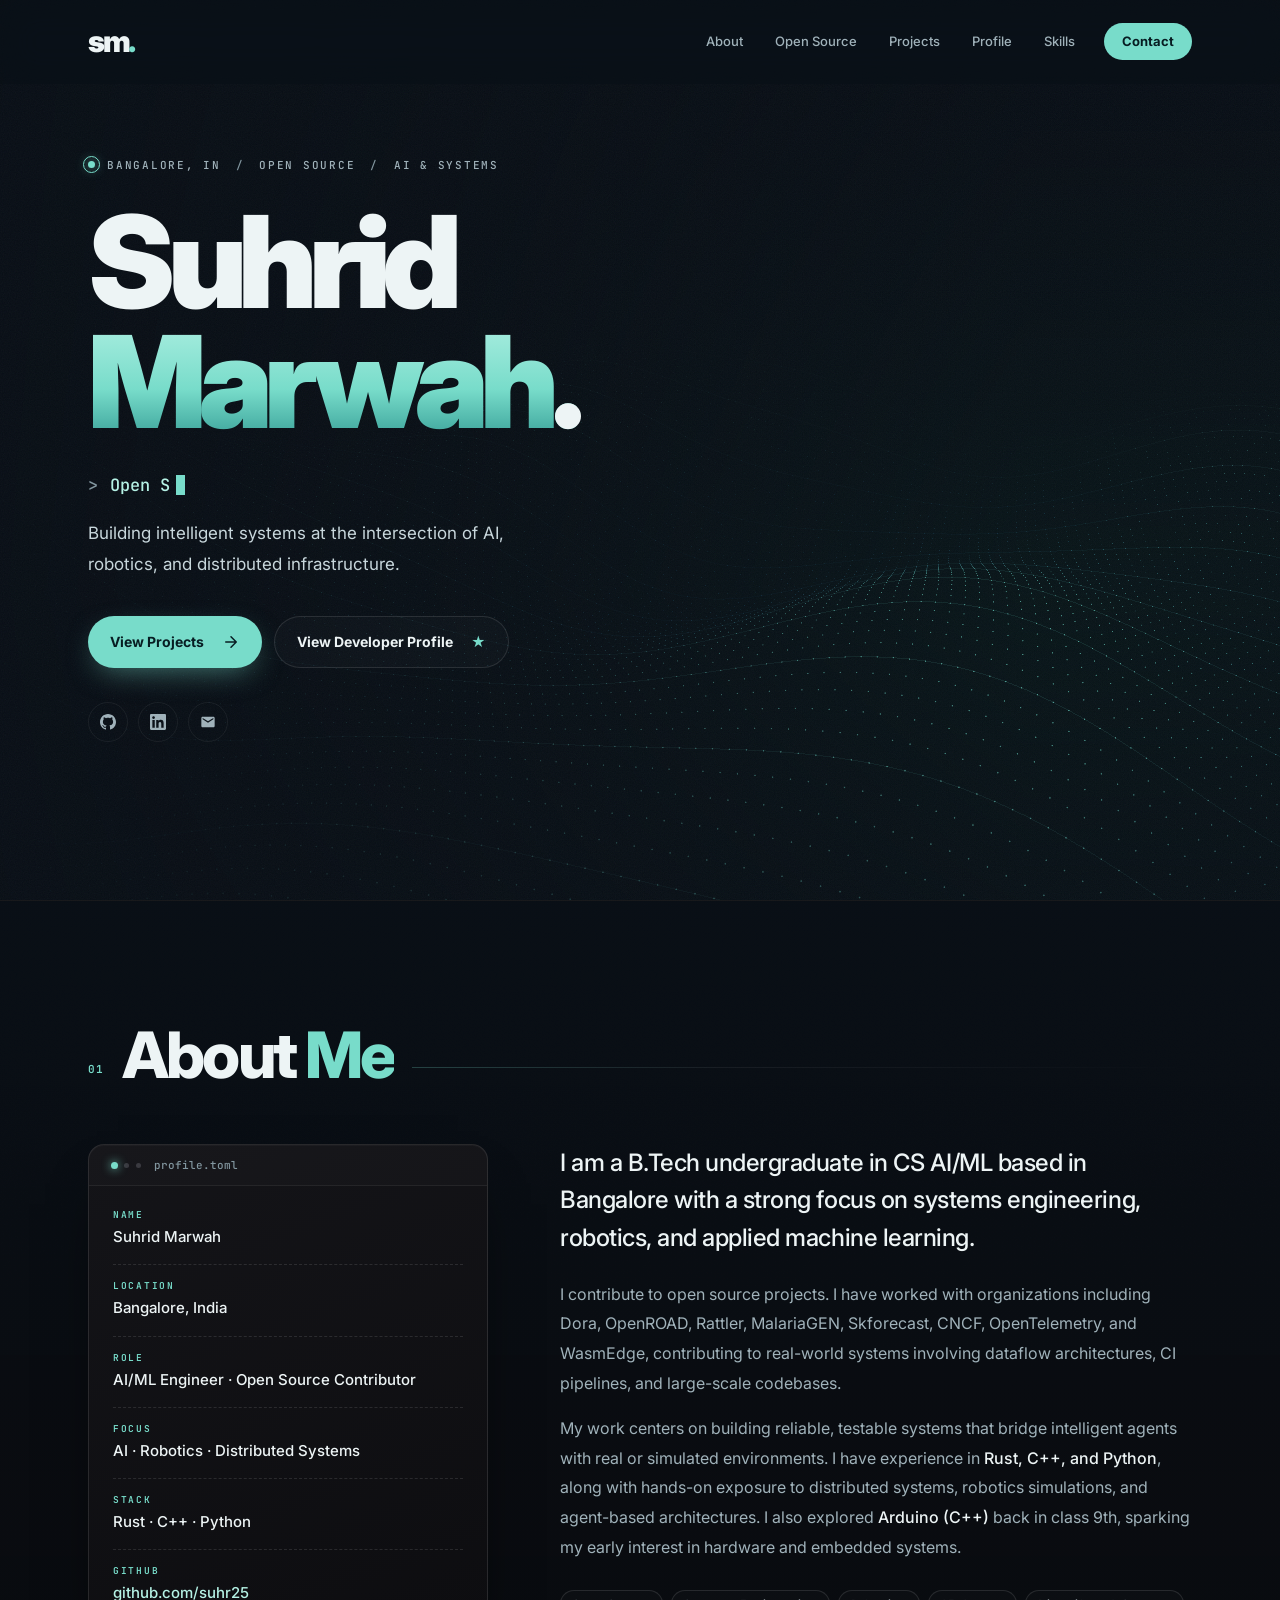
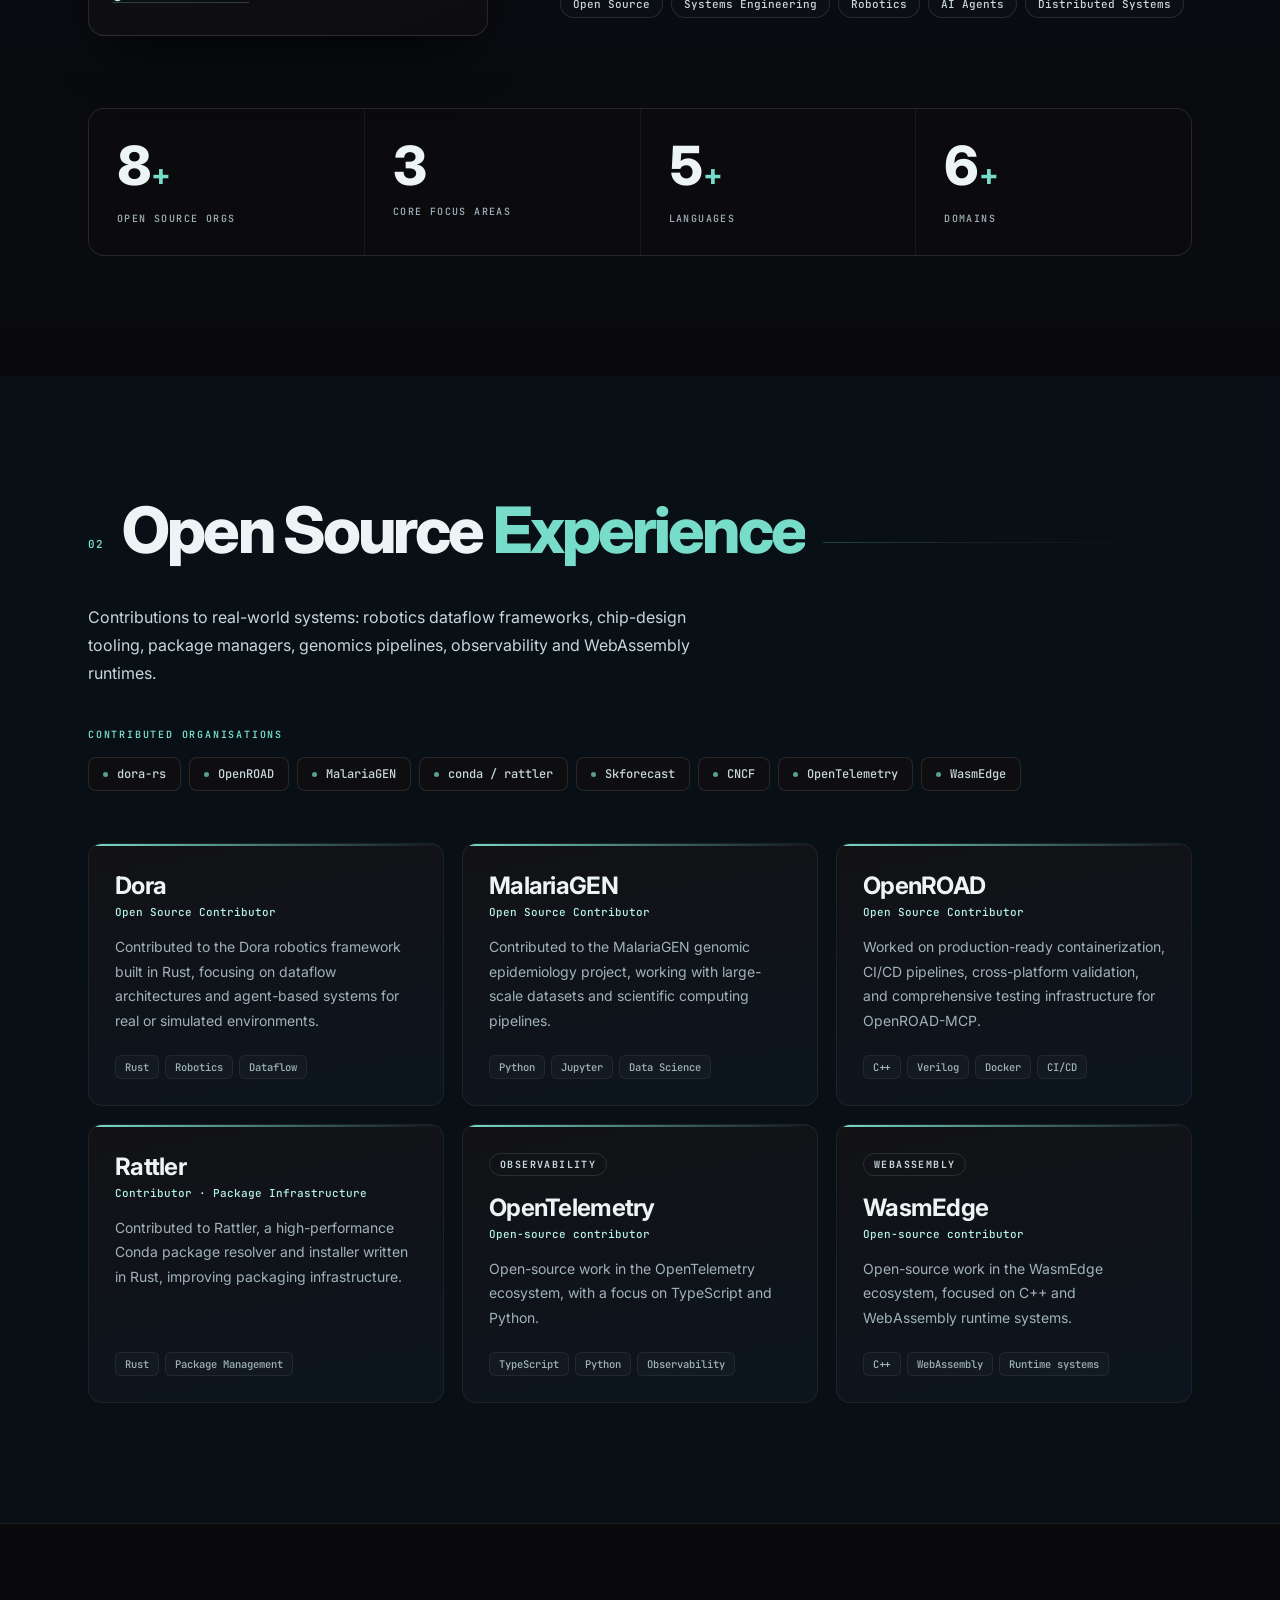
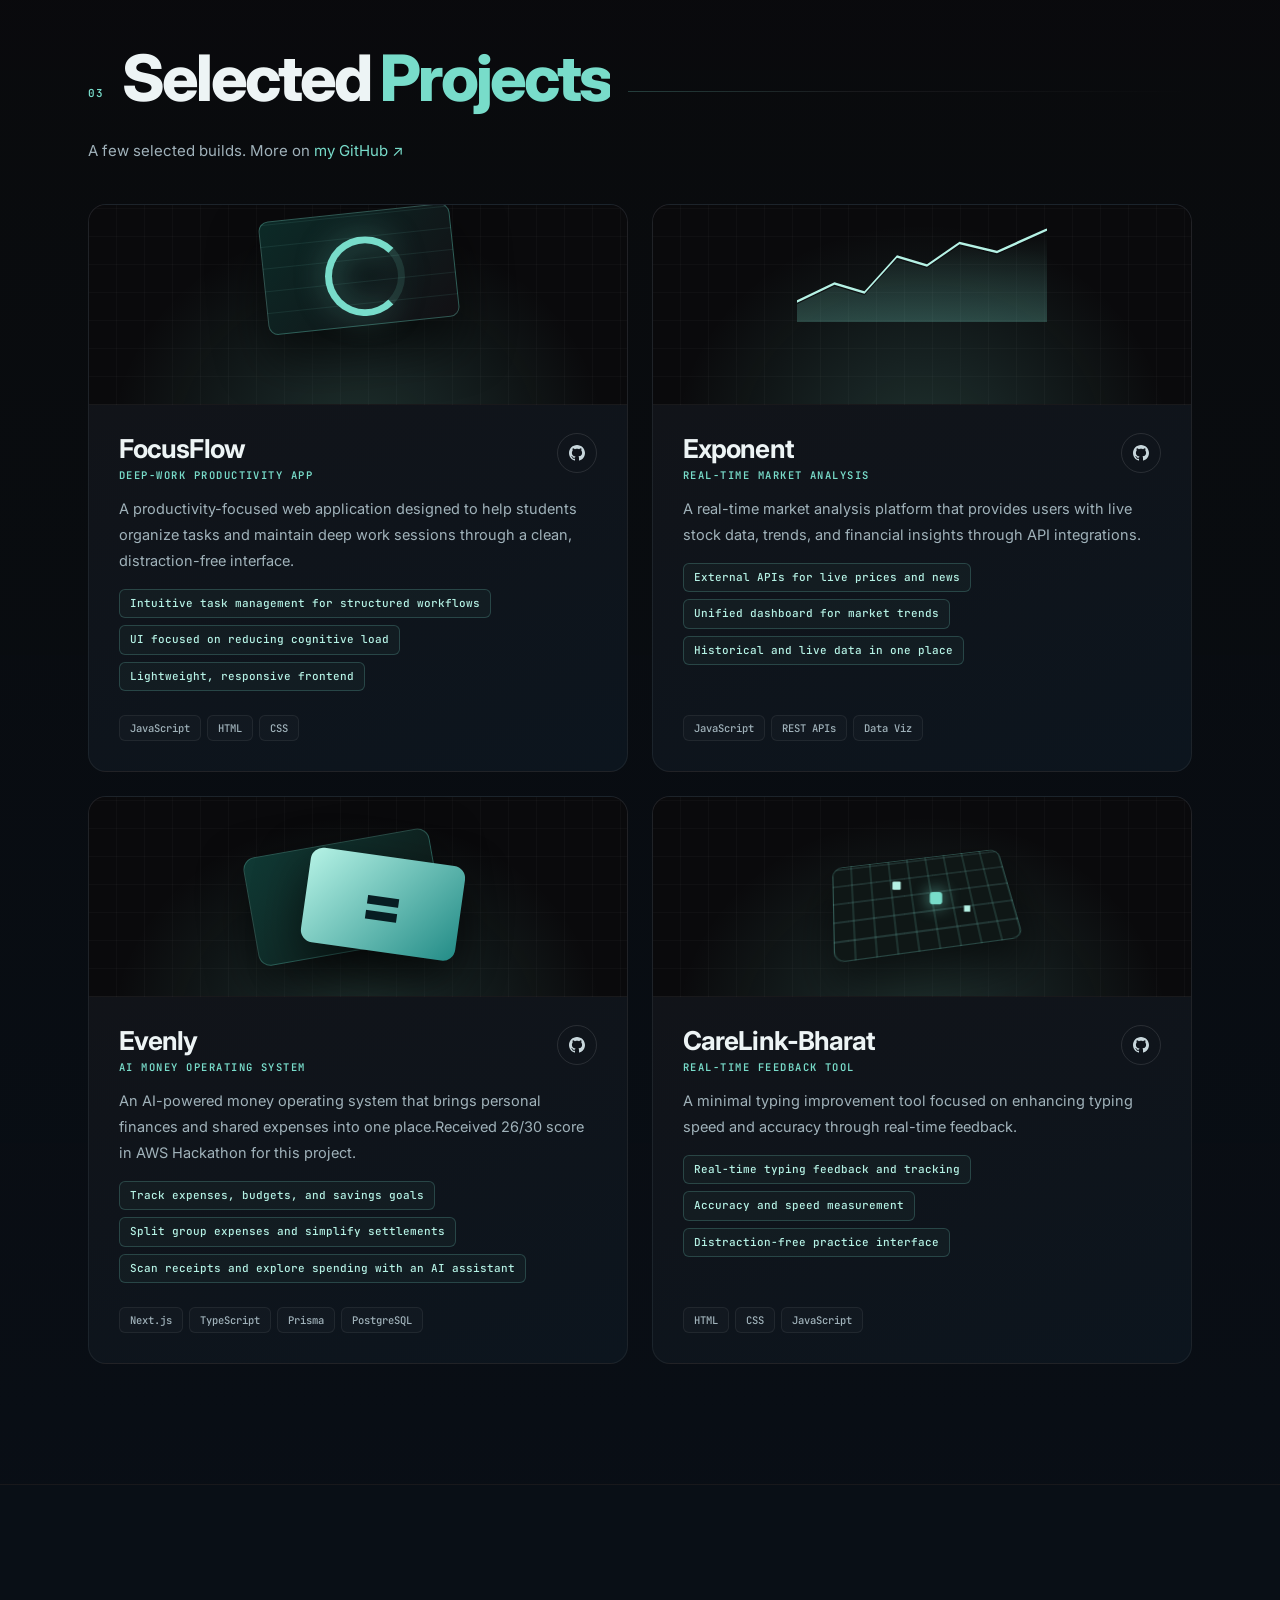
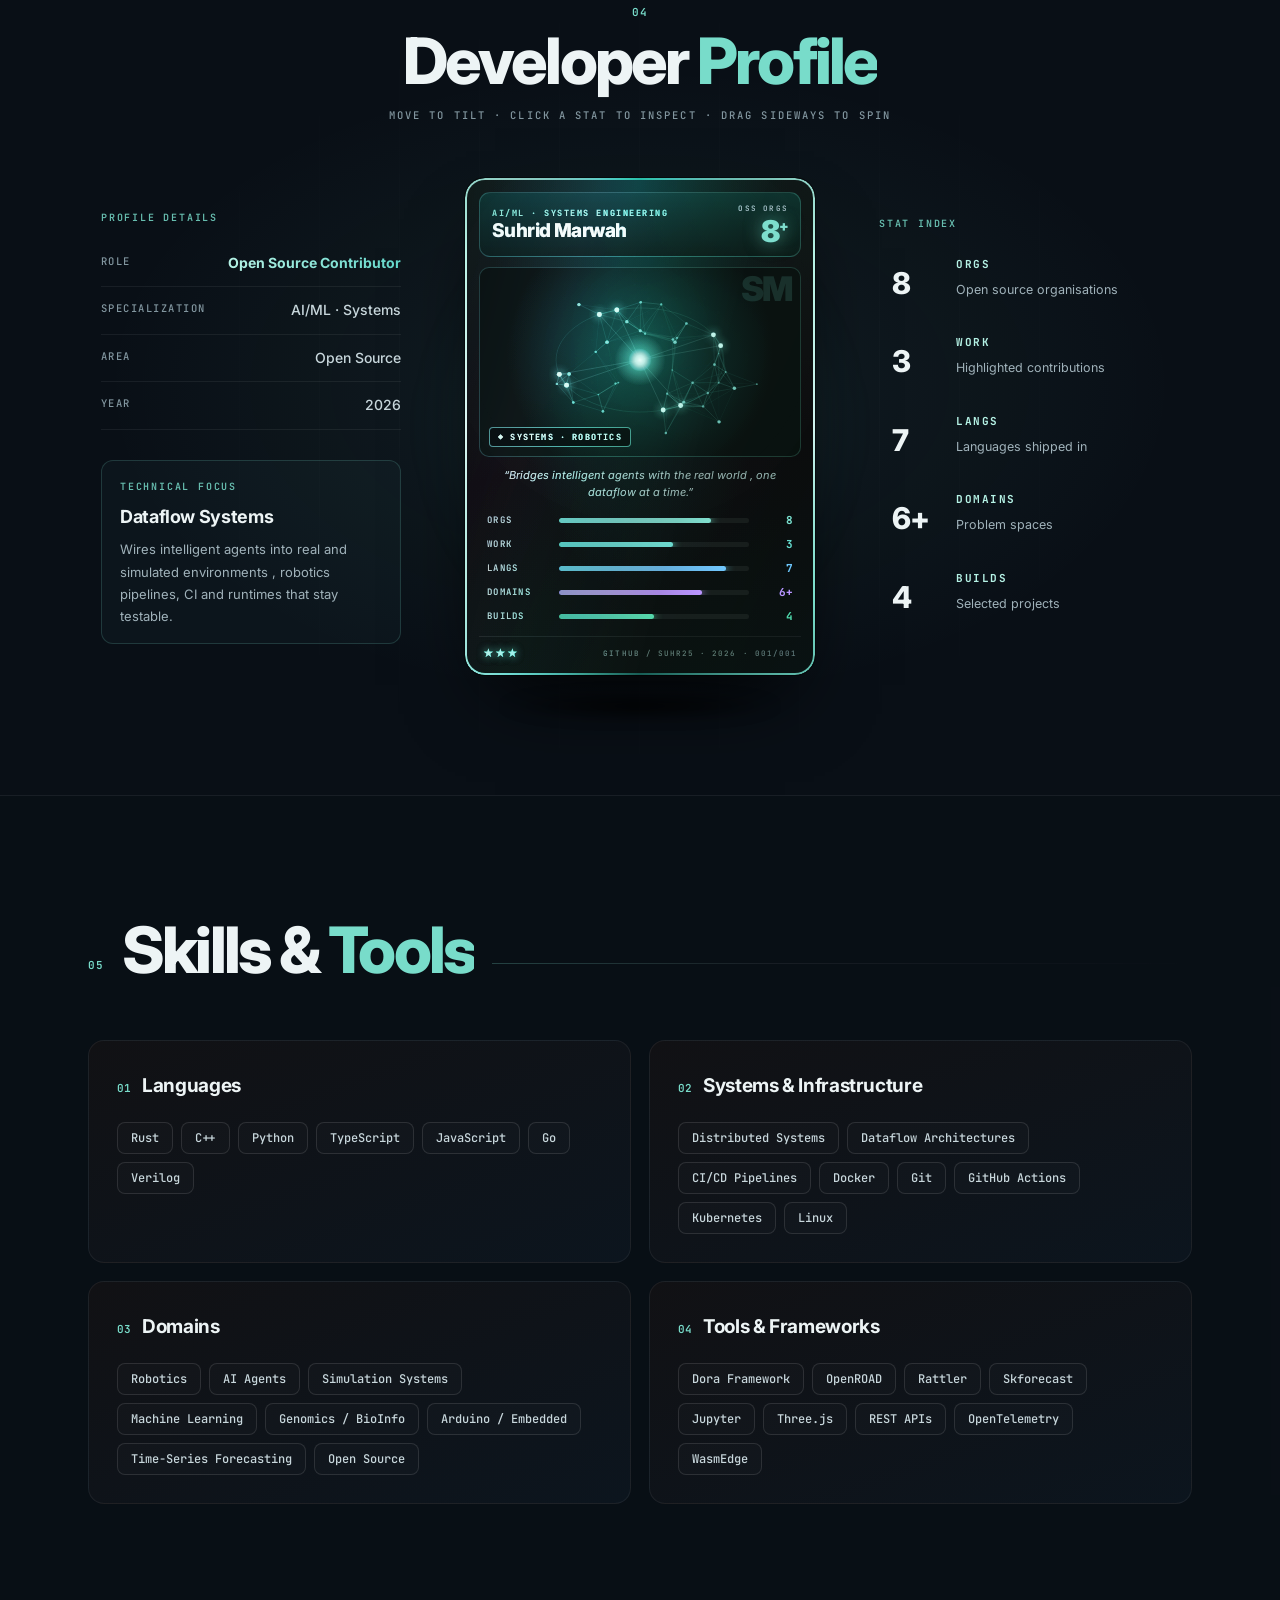
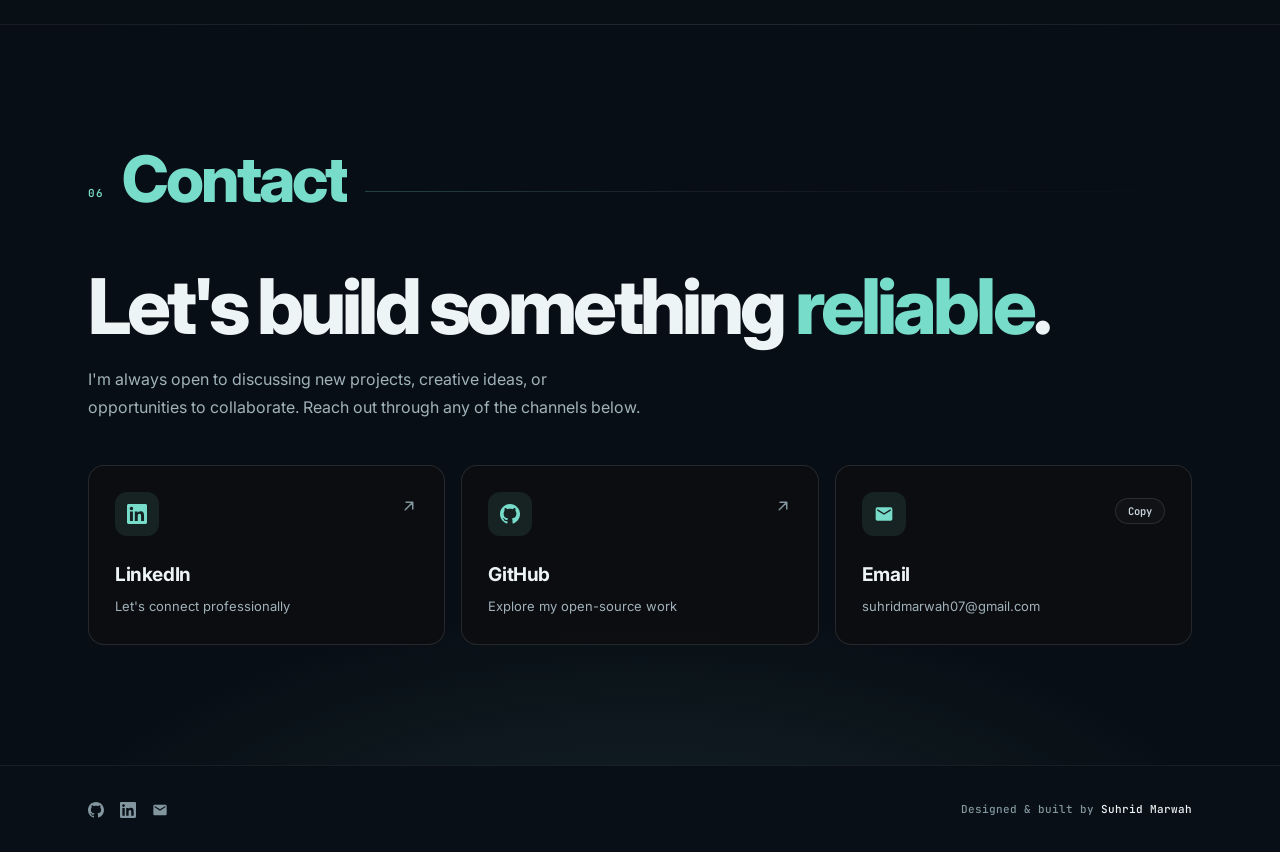
==== commit 3f47db52: "Update portfolio design" ====
--- a/index.html
+++ b/index.html
@@ -269,7 +269,7 @@
               <div><h3 class="project-name">Evenly</h3><p class="project-kicker">AI money operating system</p></div>
               <a href="https://github.com/suhr25/Evenly" target="_blank" rel="noopener noreferrer" aria-label="View Evenly source on GitHub" class="project-link-icon"><svg width="16" height="16"><use href="#i-github"/></svg></a>
             </div>
-            <p class="project-desc">An AI-powered money operating system that brings personal finances and shared expenses into one place.</p>
+            <p class="project-desc">An AI-powered money operating system that brings personal finances and shared expenses into one place.Received 26/30 score in AWS Hackathon for this project.</p>
             <ul class="project-highlights">
               <li>Track expenses, budgets, and savings goals</li>
               <li>Split group expenses and simplify settlements</li>
